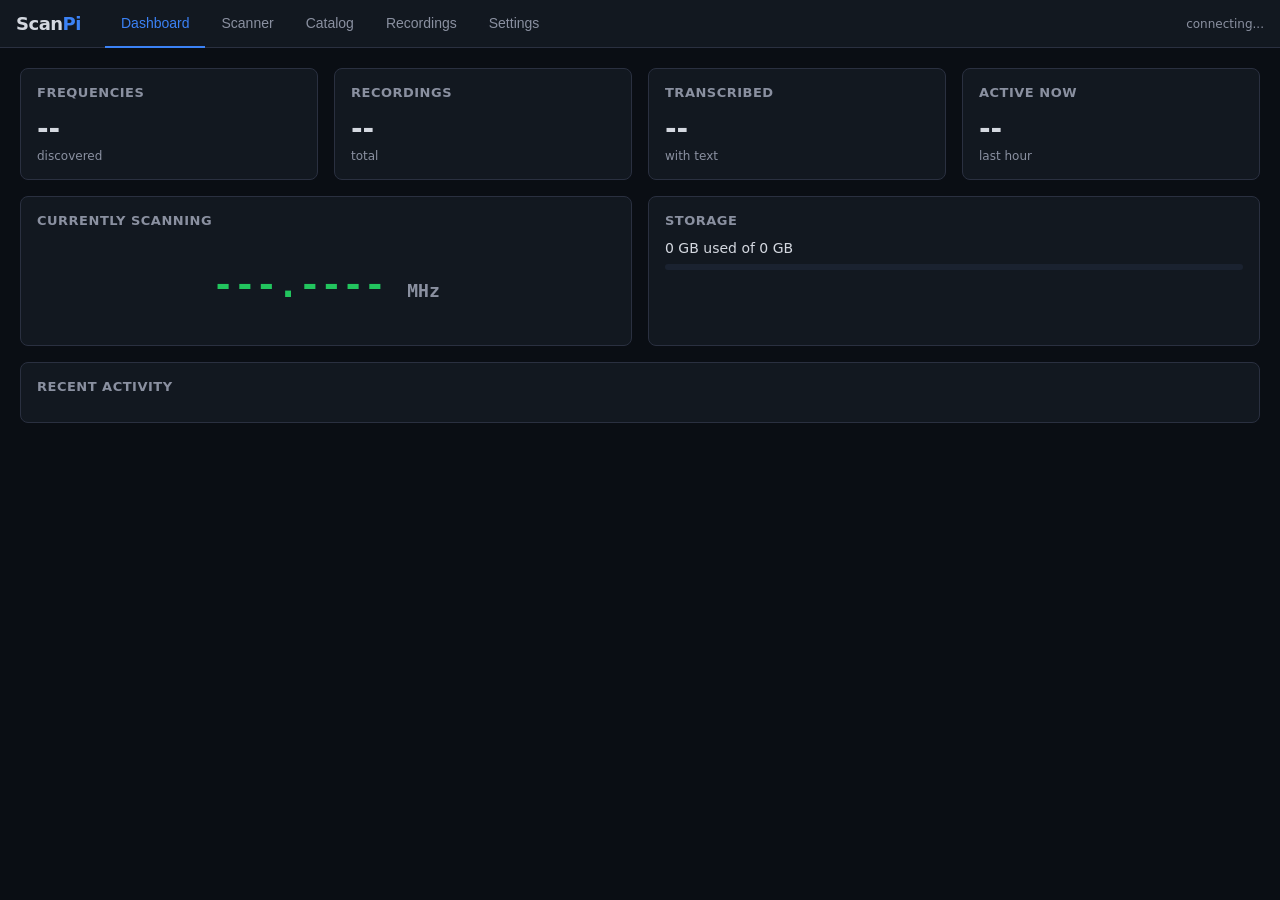
==== src/scanpi/web/index.html @ 7dc949c7 "Initial scaffold — ScanPi v0.1.0 Self-contained Pi 5 radio scanner with auto-discovery, VAD-gated re" ====
<!DOCTYPE html>
<html lang="en">
<head>
<meta charset="utf-8">
<meta name="viewport" content="width=device-width, initial-scale=1">
<title>ScanPi</title>
<style>
:root {
  --bg: #0a0e14; --bg2: #121820; --bg3: #1a2230;
  --text: #d4d8e0; --text2: #8a90a0; --accent: #3b82f6;
  --green: #22c55e; --yellow: #eab308; --red: #ef4444;
  --border: #2a3040;
}
* { box-sizing: border-box; margin: 0; padding: 0; }
body { font-family: 'Segoe UI', system-ui, -apple-system, sans-serif; background: var(--bg); color: var(--text); font-size: 14px; }
a { color: var(--accent); text-decoration: none; }

/* Nav */
nav { display: flex; align-items: center; gap: 0; background: var(--bg2); border-bottom: 1px solid var(--border); padding: 0 16px; height: 48px; }
nav .logo { font-size: 18px; font-weight: 700; margin-right: 24px; letter-spacing: -0.5px; }
nav .logo span { color: var(--accent); }
nav button { background: none; border: none; color: var(--text2); padding: 12px 16px; cursor: pointer; font-size: 14px; border-bottom: 2px solid transparent; height: 48px; }
nav button:hover { color: var(--text); }
nav button.active { color: var(--accent); border-bottom-color: var(--accent); }
nav .spacer { flex: 1; }
nav .status { display: flex; align-items: center; gap: 6px; font-size: 12px; color: var(--text2); }
nav .dot { width: 8px; height: 8px; border-radius: 50%; }
nav .dot.on { background: var(--green); } nav .dot.off { background: var(--red); }

/* Layout */
.page { display: none; padding: 20px; max-width: 1400px; margin: 0 auto; }
.page.active { display: block; }
.grid { display: grid; gap: 16px; }
.grid-2 { grid-template-columns: 1fr 1fr; }
.grid-3 { grid-template-columns: 1fr 1fr 1fr; }
.grid-4 { grid-template-columns: 1fr 1fr 1fr 1fr; }
@media (max-width: 768px) { .grid-2, .grid-3, .grid-4 { grid-template-columns: 1fr; } }

/* Cards */
.card { background: var(--bg2); border: 1px solid var(--border); border-radius: 8px; padding: 16px; }
.card h3 { font-size: 13px; color: var(--text2); text-transform: uppercase; letter-spacing: 0.5px; margin-bottom: 12px; }
.stat { font-size: 28px; font-weight: 700; }
.stat-label { font-size: 12px; color: var(--text2); margin-top: 4px; }

/* Tables */
table { width: 100%; border-collapse: collapse; font-size: 13px; }
th { text-align: left; color: var(--text2); font-weight: 500; padding: 8px 12px; border-bottom: 1px solid var(--border); font-size: 12px; text-transform: uppercase; letter-spacing: 0.5px; }
td { padding: 8px 12px; border-bottom: 1px solid var(--border); }
tr:hover td { background: var(--bg3); }
.mono { font-family: 'Cascadia Code', 'Fira Code', monospace; }

/* Badges */
.badge { display: inline-block; padding: 2px 8px; border-radius: 4px; font-size: 11px; font-weight: 600; text-transform: uppercase; }
.badge-fm { background: #1e3a5f; color: #60a5fa; }
.badge-p25 { background: #1a3f2a; color: #4ade80; }
.badge-dmr { background: #3f2a1a; color: #fb923c; }
.badge-unknown { background: #2a2a2a; color: #888; }
.badge-nxdn { background: #3f1a3f; color: #c084fc; }

/* Search */
.search-bar { display: flex; gap: 8px; margin-bottom: 16px; }
.search-bar input { flex: 1; background: var(--bg3); border: 1px solid var(--border); border-radius: 6px; padding: 8px 12px; color: var(--text); font-size: 14px; }
.search-bar input:focus { outline: none; border-color: var(--accent); }

/* Buttons */
.btn { background: var(--accent); color: white; border: none; border-radius: 6px; padding: 6px 14px; cursor: pointer; font-size: 13px; font-weight: 500; }
.btn:hover { filter: brightness(1.15); }
.btn-sm { padding: 3px 8px; font-size: 11px; }
.btn-outline { background: none; border: 1px solid var(--border); color: var(--text2); }
.btn-outline:hover { border-color: var(--accent); color: var(--accent); }

/* Audio player */
.player { display: flex; align-items: center; gap: 8px; padding: 4px 0; }
.player audio { height: 32px; width: 200px; }

/* Scanner display */
.freq-display { font-family: 'Cascadia Code', monospace; font-size: 36px; font-weight: 700; color: var(--green); text-align: center; padding: 24px; }
.freq-display .unit { font-size: 18px; color: var(--text2); }

/* Progress bar */
.progress { height: 6px; background: var(--bg3); border-radius: 3px; overflow: hidden; }
.progress-bar { height: 100%; background: var(--accent); transition: width 0.3s; }
.progress-bar.warn { background: var(--yellow); }
.progress-bar.danger { background: var(--red); }

/* Activity list */
.activity-item { display: flex; gap: 12px; padding: 8px 0; border-bottom: 1px solid var(--border); font-size: 13px; }
.activity-time { color: var(--text2); min-width: 60px; font-family: monospace; }
.activity-type { min-width: 100px; }

/* Settings form */
.form-group { margin-bottom: 16px; }
.form-group label { display: block; font-size: 13px; color: var(--text2); margin-bottom: 4px; }
.form-group input, .form-group select { background: var(--bg3); border: 1px solid var(--border); border-radius: 6px; padding: 8px 12px; color: var(--text); font-size: 14px; width: 100%; }
.form-group input[type="checkbox"] { width: auto; }
</style>
</head>
<body>

<nav>
  <div class="logo">Scan<span>Pi</span></div>
  <button class="active" onclick="showPage('dashboard')">Dashboard</button>
  <button onclick="showPage('scanner')">Scanner</button>
  <button onclick="showPage('catalog')">Catalog</button>
  <button onclick="showPage('recordings')">Recordings</button>
  <button onclick="showPage('settings')">Settings</button>
  <div class="spacer"></div>
  <div class="status">
    <div class="dot" id="statusDot"></div>
    <span id="statusText">connecting...</span>
  </div>
</nav>

<!-- DASHBOARD -->
<div class="page active" id="page-dashboard">
  <div class="grid grid-4" style="margin-bottom:16px">
    <div class="card">
      <h3>Frequencies</h3>
      <div class="stat" id="d-freqs">--</div>
      <div class="stat-label">discovered</div>
    </div>
    <div class="card">
      <h3>Recordings</h3>
      <div class="stat" id="d-recs">--</div>
      <div class="stat-label" id="d-recs-label">total</div>
    </div>
    <div class="card">
      <h3>Transcribed</h3>
      <div class="stat" id="d-trans">--</div>
      <div class="stat-label">with text</div>
    </div>
    <div class="card">
      <h3>Active Now</h3>
      <div class="stat" id="d-active">--</div>
      <div class="stat-label">last hour</div>
    </div>
  </div>

  <div class="grid grid-2">
    <div class="card">
      <h3>Currently Scanning</h3>
      <div class="freq-display">
        <span id="d-current-freq">---.----</span>
        <span class="unit">MHz</span>
      </div>
    </div>
    <div class="card">
      <h3>Storage</h3>
      <div style="margin-bottom:8px">
        <span id="d-storage-used">0</span> GB used of <span id="d-storage-total">0</span> GB
      </div>
      <div class="progress">
        <div class="progress-bar" id="d-storage-bar" style="width:0%"></div>
      </div>
      <div style="margin-top:12px;font-size:12px;color:var(--text2)" id="d-overflow-info"></div>
    </div>
  </div>

  <div class="card" style="margin-top:16px">
    <h3>Recent Activity</h3>
    <div id="d-activity"></div>
  </div>
</div>

<!-- SCANNER -->
<div class="page" id="page-scanner">
  <div class="card" style="margin-bottom:16px">
    <h3>Live Scanner</h3>
    <div class="freq-display">
      <span id="s-current-freq">---.----</span>
      <span class="unit">MHz</span>
    </div>
    <div style="text-align:center;margin-top:8px">
      <div class="search-bar" style="max-width:400px;margin:0 auto">
        <input type="text" id="s-manual-freq" placeholder="Enter frequency (MHz)..." />
        <button class="btn" onclick="manualTune()">Tune</button>
      </div>
    </div>
  </div>

  <div class="card">
    <h3>Top Active Frequencies</h3>
    <table>
      <thead><tr><th>Frequency</th><th>Mode</th><th>Label</th><th>Score</th><th>Last Seen</th><th></th></tr></thead>
      <tbody id="s-freq-table"></tbody>
    </table>
  </div>
</div>

<!-- CATALOG -->
<div class="page" id="page-catalog">
  <div class="search-bar">
    <input type="text" id="c-search" placeholder="Search frequencies, labels..." oninput="filterCatalog()" />
    <select id="c-filter-mode" onchange="filterCatalog()">
      <option value="">All Modes</option>
      <option value="analog_fm">Analog FM</option>
      <option value="p25">P25</option>
      <option value="dmr">DMR</option>
      <option value="nxdn">NXDN</option>
      <option value="unknown">Unknown</option>
    </select>
    <button class="btn" onclick="triggerSurvey()">Run Survey</button>
  </div>
  <div class="card">
    <table>
      <thead><tr><th>MHz</th><th>Mode</th><th>Label</th><th>Score</th><th>Observations</th><th>CTCSS</th><th>FCC</th><th>First Seen</th><th></th></tr></thead>
      <tbody id="c-table"></tbody>
    </table>
  </div>
</div>

<!-- RECORDINGS -->
<div class="page" id="page-recordings">
  <div class="search-bar">
    <input type="text" id="r-search" placeholder="Search transcripts..." />
    <button class="btn" onclick="searchRecordings()">Search</button>
  </div>
  <div class="card">
    <table>
      <thead><tr><th>Time</th><th>Frequency</th><th>Label</th><th>Duration</th><th>VAD</th><th>Transcript</th><th></th></tr></thead>
      <tbody id="r-table"></tbody>
    </table>
    <div style="text-align:center;padding:12px">
      <button class="btn btn-outline" onclick="loadMoreRecordings()">Load More</button>
    </div>
  </div>
</div>

<!-- SETTINGS -->
<div class="page" id="page-settings">
  <div class="grid grid-2">
    <div class="card">
      <h3>SDR</h3>
      <div class="form-group"><label>Device Index</label><input type="number" id="set-device" value="0" /></div>
      <div class="form-group"><label>Gain (auto or 0-49)</label><input type="text" id="set-gain" value="auto" /></div>
      <div class="form-group"><label>PPM Correction</label><input type="number" id="set-ppm" value="0" /></div>
    </div>
    <div class="card">
      <h3>Survey</h3>
      <div class="form-group"><label>Detection Threshold (dB above noise)</label><input type="number" id="set-threshold" value="8" step="0.5" /></div>
      <div class="form-group"><label>Re-survey Interval (minutes)</label><input type="number" id="set-interval" value="60" /></div>
    </div>
    <div class="card">
      <h3>Recording</h3>
      <div class="form-group"><label>Dwell Time (seconds)</label><input type="number" id="set-dwell" value="5" step="0.5" /></div>
      <div class="form-group"><label><input type="checkbox" id="set-vad" checked /> Enable VAD (voice activity detection)</label></div>
      <div class="form-group"><label>VAD Threshold (0-1)</label><input type="number" id="set-vad-thresh" value="0.5" step="0.05" min="0" max="1" /></div>
    </div>
    <div class="card">
      <h3>Transcription</h3>
      <div class="form-group"><label><input type="checkbox" id="set-transcribe" checked /> Enable Transcription</label></div>
      <div class="form-group"><label>Whisper Model</label>
        <select id="set-model">
          <option value="tiny.en">tiny.en (~75MB RAM)</option>
          <option value="base.en">base.en (~150MB RAM)</option>
          <option value="small.en">small.en (~500MB RAM)</option>
        </select>
      </div>
    </div>
    <div class="card">
      <h3>Storage</h3>
      <div class="form-group"><label>Retention (days)</label><input type="number" id="set-retention" value="30" /></div>
      <div class="form-group"><label>Max Storage (GB)</label><input type="number" id="set-max-gb" value="32" /></div>
    </div>
    <div class="card" style="display:flex;align-items:end">
      <button class="btn" onclick="saveSettings()" style="width:100%">Save Settings</button>
    </div>
  </div>
</div>

<script>
// --- State ---
let currentPage = 'dashboard';
let recordingOffset = 0;
let allFreqs = [];

// --- Navigation ---
function showPage(name) {
  document.querySelectorAll('.page').forEach(p => p.classList.remove('active'));
  document.querySelectorAll('nav button').forEach(b => b.classList.remove('active'));
  document.getElementById('page-' + name).classList.add('active');
  document.querySelectorAll('nav button').forEach(b => { if (b.textContent.toLowerCase() === name) b.classList.add('active'); });
  currentPage = name;
  refresh();
}

// --- API helpers ---
async function api(path, opts) {
  try {
    const r = await fetch('/api/' + path, opts);
    if (!r.ok) throw new Error(r.status);
    return await r.json();
  } catch(e) { console.error('API error:', path, e); return null; }
}

// --- Dashboard ---
async function refreshDashboard() {
  const s = await api('status');
  if (!s) return;

  document.getElementById('statusDot').className = 'dot ' + (s.scanner_active ? 'on' : 'off');
  document.getElementById('statusText').textContent = s.scanner_active ? 'scanning' : 'idle';
  document.getElementById('d-freqs').textContent = s.total_frequencies;
  document.getElementById('d-recs').textContent = s.total_recordings;
  document.getElementById('d-trans').textContent = s.transcribed;
  document.getElementById('d-active').textContent = s.active_last_hour;
  document.getElementById('d-current-freq').textContent = s.current_freq_mhz ? s.current_freq_mhz.toFixed(4) : '---.----';
  document.getElementById('s-current-freq').textContent = s.current_freq_mhz ? s.current_freq_mhz.toFixed(4) : '---.----';

  if (s.storage) {
    const st = s.storage;
    document.getElementById('d-storage-used').textContent = (st.recordings_size_gb || 0).toFixed(2);
    document.getElementById('d-storage-total').textContent = (st.primary_total_gb || 0).toFixed(1);
    const pct = st.primary_pct || 0;
    const bar = document.getElementById('d-storage-bar');
    bar.style.width = pct + '%';
    bar.className = 'progress-bar' + (pct > 90 ? ' danger' : pct > 70 ? ' warn' : '');
    document.getElementById('d-overflow-info').textContent = st.overflow_mounted ? `Overflow: ${st.overflow_path} (${st.overflow_free_gb.toFixed(1)} GB free)` : 'No overflow storage mounted';
  }

  const act = await api('activity?limit=15');
  if (act && act.events) {
    document.getElementById('d-activity').innerHTML = act.events.map(e => {
      const t = new Date(e.timestamp * 1000);
      const time = t.toLocaleTimeString([], {hour:'2-digit',minute:'2-digit'});
      return `<div class="activity-item"><span class="activity-time">${time}</span><span class="activity-type">${e.event_type}</span><span>${e.freq_hz ? (e.freq_hz/1e6).toFixed(4)+' MHz' : ''} ${e.detail||''}</span></div>`;
    }).join('');
  }
}

// --- Scanner ---
async function refreshScanner() {
  const data = await api('frequencies?enabled=true');
  if (!data) return;
  const tbody = document.getElementById('s-freq-table');
  tbody.innerHTML = data.frequencies.slice(0, 20).map(f => `
    <tr>
      <td class="mono">${(f.freq_hz/1e6).toFixed(4)}</td>
      <td>${modeBadge(f.mode)}</td>
      <td>${f.label || ''}</td>
      <td>${(f.activity_score||0).toFixed(2)}</td>
      <td>${timeAgo(f.last_seen)}</td>
      <td><button class="btn btn-sm" onclick="manualTuneHz(${f.freq_hz})">Tune</button></td>
    </tr>
  `).join('');
}

async function manualTune() {
  const mhz = parseFloat(document.getElementById('s-manual-freq').value);
  if (isNaN(mhz)) return;
  await api('scanner/scan-now', { method: 'POST', headers: {'Content-Type':'application/json'}, body: JSON.stringify({freq_hz: Math.round(mhz * 1e6)}) });
}
async function manualTuneHz(hz) {
  await api('scanner/scan-now', { method: 'POST', headers: {'Content-Type':'application/json'}, body: JSON.stringify({freq_hz: hz}) });
}

// --- Catalog ---
async function refreshCatalog() {
  const mode = document.getElementById('c-filter-mode').value;
  const url = 'frequencies' + (mode ? '?mode=' + mode : '');
  const data = await api(url);
  if (!data) return;
  allFreqs = data.frequencies;
  renderCatalog(allFreqs);
}

function filterCatalog() {
  const search = document.getElementById('c-search').value.toLowerCase();
  const filtered = allFreqs.filter(f => {
    const text = `${(f.freq_hz/1e6).toFixed(4)} ${f.label||''} ${f.fcc_licensee||''} ${f.mode||''}`.toLowerCase();
    return text.includes(search);
  });
  renderCatalog(filtered);
}

function renderCatalog(freqs) {
  document.getElementById('c-table').innerHTML = freqs.map(f => `
    <tr>
      <td class="mono">${(f.freq_hz/1e6).toFixed(4)}</td>
      <td>${modeBadge(f.mode)}</td>
      <td><input type="text" value="${f.label||''}" onchange="setLabel(${f.freq_hz}, this.value)" style="background:var(--bg3);border:1px solid var(--border);color:var(--text);padding:2px 6px;border-radius:4px;width:120px" /></td>
      <td>${(f.activity_score||0).toFixed(2)}</td>
      <td>${f.observation_count||0}</td>
      <td class="mono">${f.ctcss_tone ? f.ctcss_tone.toFixed(1) : '-'}</td>
      <td>${f.fcc_licensee || '-'}</td>
      <td>${timeAgo(f.first_seen)}</td>
      <td>
        <button class="btn btn-sm ${f.enabled?'':'btn-outline'}" onclick="toggleFreq(${f.freq_hz})">${f.enabled?'ON':'OFF'}</button>
      </td>
    </tr>
  `).join('');
}

async function setLabel(freqHz, label) {
  await api(`frequencies/${freqHz}/label`, { method:'POST', headers:{'Content-Type':'application/json'}, body:JSON.stringify({label}) });
}
async function toggleFreq(freqHz) {
  await api(`frequencies/${freqHz}/toggle`, { method:'POST' });
  refreshCatalog();
}
async function triggerSurvey() {
  await api('survey/run', { method:'POST' });
}

// --- Recordings ---
async function refreshRecordings() {
  recordingOffset = 0;
  await loadRecordings();
}

async function loadRecordings(append) {
  const search = document.getElementById('r-search').value;
  const url = `recordings?limit=50&offset=${recordingOffset}` + (search ? `&search=${encodeURIComponent(search)}` : '');
  const data = await api(url);
  if (!data) return;
  const html = data.recordings.map(r => `
    <tr>
      <td>${new Date(r.recorded_at*1000).toLocaleString()}</td>
      <td class="mono">${r.freq_mhz ? r.freq_mhz.toFixed(4) : (r.freq_hz/1e6).toFixed(4)}</td>
      <td>${r.label || r.mode || ''}</td>
      <td>${r.duration_s ? r.duration_s.toFixed(1)+'s' : '-'}</td>
      <td>${r.vad_confidence ? r.vad_confidence.toFixed(2) : '-'}</td>
      <td style="max-width:300px;overflow:hidden;text-overflow:ellipsis">${r.transcript || '<span style="color:var(--text2)">—</span>'} ${!r.transcribed ? '<button class="btn btn-sm btn-outline" onclick="transcribeRec('+r.id+')">Transcribe</button>' : ''}</td>
      <td><audio controls preload="none" src="/api/recordings/${r.id}/audio" style="height:28px;width:150px"></audio></td>
    </tr>
  `).join('');
  const tbody = document.getElementById('r-table');
  if (append) tbody.innerHTML += html;
  else tbody.innerHTML = html;
}

function searchRecordings() { recordingOffset = 0; loadRecordings(); }
function loadMoreRecordings() { recordingOffset += 50; loadRecordings(true); }
async function transcribeRec(id) {
  const r = await api(`recordings/${id}/transcribe`, { method:'POST' });
  if (r && r.transcript) refreshRecordings();
}

// --- Settings ---
async function refreshSettings() {
  const s = await api('settings');
  if (!s) return;
  document.getElementById('set-device').value = s.sdr_device;
  document.getElementById('set-gain').value = s.sdr_gain;
  document.getElementById('set-ppm').value = s.sdr_ppm;
  document.getElementById('set-threshold').value = s.detection_threshold_db;
  document.getElementById('set-interval').value = s.survey_interval_min;
  document.getElementById('set-dwell').value = s.dwell_time_s;
  document.getElementById('set-vad').checked = s.vad_enabled;
  document.getElementById('set-vad-thresh').value = s.vad_threshold;
  document.getElementById('set-transcribe').checked = s.transcribe_enabled;
  document.getElementById('set-model').value = s.transcribe_model;
  document.getElementById('set-retention').value = s.retention_days;
  document.getElementById('set-max-gb').value = s.max_storage_gb;
}
async function saveSettings() {
  await api('settings', { method:'POST', headers:{'Content-Type':'application/json'}, body:JSON.stringify({
    sdr_gain: document.getElementById('set-gain').value,
    sdr_ppm: parseInt(document.getElementById('set-ppm').value),
    detection_threshold_db: parseFloat(document.getElementById('set-threshold').value),
    dwell_time_s: parseFloat(document.getElementById('set-dwell').value),
    vad_enabled: document.getElementById('set-vad').checked,
    vad_threshold: parseFloat(document.getElementById('set-vad-thresh').value),
    transcribe_enabled: document.getElementById('set-transcribe').checked,
    retention_days: parseInt(document.getElementById('set-retention').value),
    max_storage_gb: parseFloat(document.getElementById('set-max-gb').value),
  })});
  alert('Settings saved');
}

// --- Helpers ---
function modeBadge(mode) {
  const cls = {'analog_fm':'fm','p25':'p25','dmr':'dmr','nxdn':'nxdn'}[mode] || 'unknown';
  return `<span class="badge badge-${cls}">${mode || 'unknown'}</span>`;
}
function timeAgo(ts) {
  if (!ts) return '-';
  const s = Math.floor(Date.now()/1000 - ts);
  if (s < 60) return s + 's ago';
  if (s < 3600) return Math.floor(s/60) + 'm ago';
  if (s < 86400) return Math.floor(s/3600) + 'h ago';
  return Math.floor(s/86400) + 'd ago';
}

// --- Refresh loop ---
function refresh() {
  if (currentPage === 'dashboard') refreshDashboard();
  else if (currentPage === 'scanner') { refreshDashboard(); refreshScanner(); }
  else if (currentPage === 'catalog') refreshCatalog();
  else if (currentPage === 'recordings') refreshRecordings();
  else if (currentPage === 'settings') refreshSettings();
}

refresh();
setInterval(() => { if (currentPage === 'dashboard' || currentPage === 'scanner') refresh(); }, 5000);
</script>
</body>
</html>
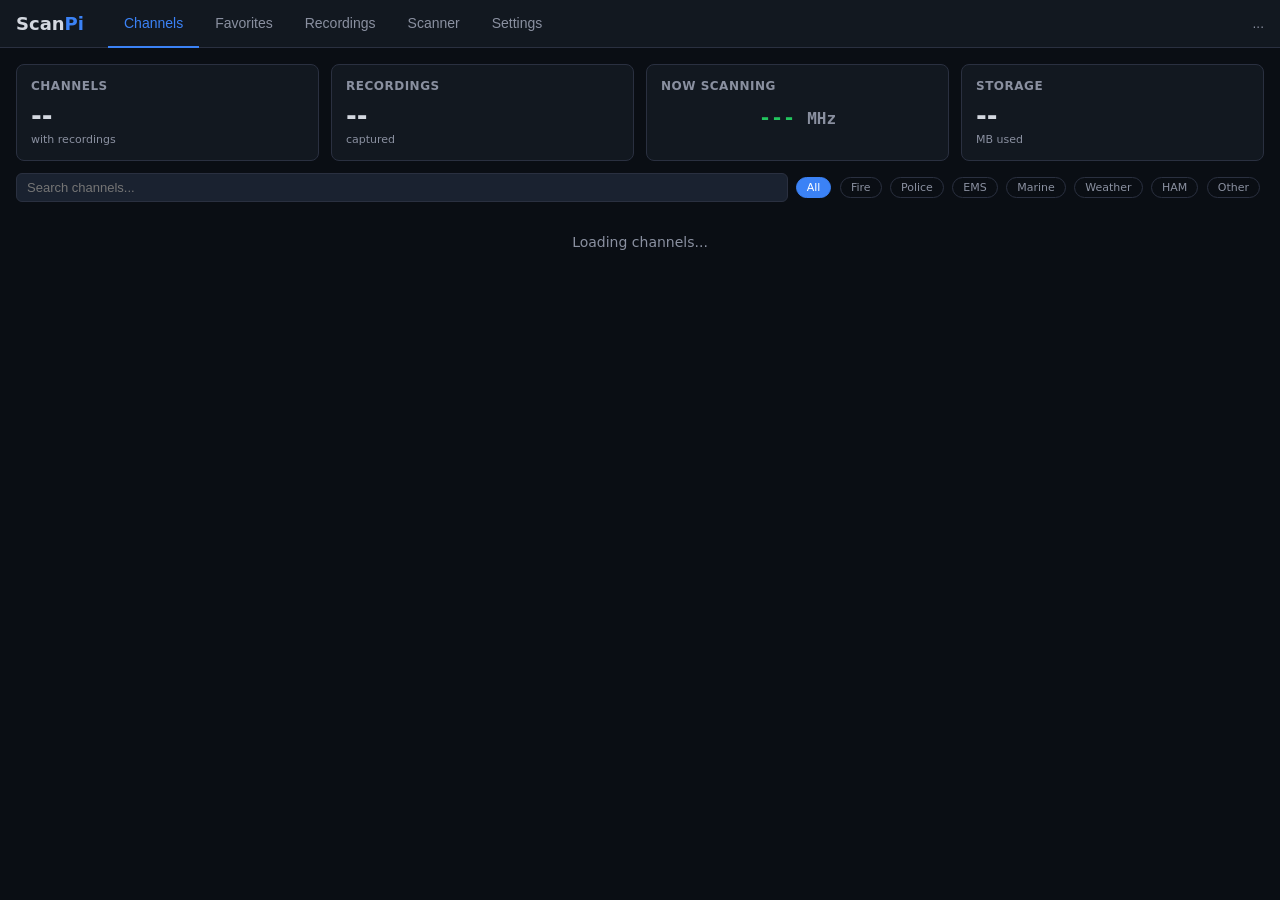
==== commit 19fd9941: "Rebuild UI: clickable channels, favorites, categories, LAN-only binding - New channels-first UI: 47 " ====
--- a/src/scanpi/web/index.html
+++ b/src/scanpi/web/index.html
@@ -8,491 +8,553 @@
 :root {
   --bg: #0a0e14; --bg2: #121820; --bg3: #1a2230;
   --text: #d4d8e0; --text2: #8a90a0; --accent: #3b82f6;
-  --green: #22c55e; --yellow: #eab308; --red: #ef4444;
+  --green: #22c55e; --yellow: #eab308; --red: #ef4444; --orange: #f97316;
   --border: #2a3040;
 }
 * { box-sizing: border-box; margin: 0; padding: 0; }
-body { font-family: 'Segoe UI', system-ui, -apple-system, sans-serif; background: var(--bg); color: var(--text); font-size: 14px; }
-a { color: var(--accent); text-decoration: none; }
+body { font-family: 'Segoe UI', system-ui, sans-serif; background: var(--bg); color: var(--text); font-size: 14px; }
 
 /* Nav */
-nav { display: flex; align-items: center; gap: 0; background: var(--bg2); border-bottom: 1px solid var(--border); padding: 0 16px; height: 48px; }
-nav .logo { font-size: 18px; font-weight: 700; margin-right: 24px; letter-spacing: -0.5px; }
-nav .logo span { color: var(--accent); }
+nav { display: flex; align-items: center; background: var(--bg2); border-bottom: 1px solid var(--border); padding: 0 16px; height: 48px; }
+nav .logo { font-size: 18px; font-weight: 700; margin-right: 24px; } nav .logo span { color: var(--accent); }
 nav button { background: none; border: none; color: var(--text2); padding: 12px 16px; cursor: pointer; font-size: 14px; border-bottom: 2px solid transparent; height: 48px; }
-nav button:hover { color: var(--text); }
-nav button.active { color: var(--accent); border-bottom-color: var(--accent); }
+nav button:hover { color: var(--text); } nav button.active { color: var(--accent); border-bottom-color: var(--accent); }
 nav .spacer { flex: 1; }
 nav .status { display: flex; align-items: center; gap: 6px; font-size: 12px; color: var(--text2); }
-nav .dot { width: 8px; height: 8px; border-radius: 50%; }
-nav .dot.on { background: var(--green); } nav .dot.off { background: var(--red); }
+.dot { width: 8px; height: 8px; border-radius: 50%; display: inline-block; }
+.dot.on { background: var(--green); } .dot.off { background: var(--red); } .dot.warn { background: var(--yellow); }
 
 /* Layout */
-.page { display: none; padding: 20px; max-width: 1400px; margin: 0 auto; }
-.page.active { display: block; }
-.grid { display: grid; gap: 16px; }
-.grid-2 { grid-template-columns: 1fr 1fr; }
-.grid-3 { grid-template-columns: 1fr 1fr 1fr; }
-.grid-4 { grid-template-columns: 1fr 1fr 1fr 1fr; }
-@media (max-width: 768px) { .grid-2, .grid-3, .grid-4 { grid-template-columns: 1fr; } }
+.page { display: none; padding: 16px; max-width: 1400px; margin: 0 auto; } .page.active { display: block; }
+.grid { display: grid; gap: 12px; } .grid-4 { grid-template-columns: repeat(4,1fr); }
+@media (max-width: 900px) { .grid-4 { grid-template-columns: 1fr 1fr; } }
+@media (max-width: 500px) { .grid-4 { grid-template-columns: 1fr; } }
 
 /* Cards */
-.card { background: var(--bg2); border: 1px solid var(--border); border-radius: 8px; padding: 16px; }
-.card h3 { font-size: 13px; color: var(--text2); text-transform: uppercase; letter-spacing: 0.5px; margin-bottom: 12px; }
-.stat { font-size: 28px; font-weight: 700; }
-.stat-label { font-size: 12px; color: var(--text2); margin-top: 4px; }
-
-/* Tables */
-table { width: 100%; border-collapse: collapse; font-size: 13px; }
-th { text-align: left; color: var(--text2); font-weight: 500; padding: 8px 12px; border-bottom: 1px solid var(--border); font-size: 12px; text-transform: uppercase; letter-spacing: 0.5px; }
-td { padding: 8px 12px; border-bottom: 1px solid var(--border); }
-tr:hover td { background: var(--bg3); }
-.mono { font-family: 'Cascadia Code', 'Fira Code', monospace; }
-
-/* Badges */
-.badge { display: inline-block; padding: 2px 8px; border-radius: 4px; font-size: 11px; font-weight: 600; text-transform: uppercase; }
-.badge-fm { background: #1e3a5f; color: #60a5fa; }
-.badge-p25 { background: #1a3f2a; color: #4ade80; }
-.badge-dmr { background: #3f2a1a; color: #fb923c; }
-.badge-unknown { background: #2a2a2a; color: #888; }
-.badge-nxdn { background: #3f1a3f; color: #c084fc; }
-
-/* Search */
-.search-bar { display: flex; gap: 8px; margin-bottom: 16px; }
-.search-bar input { flex: 1; background: var(--bg3); border: 1px solid var(--border); border-radius: 6px; padding: 8px 12px; color: var(--text); font-size: 14px; }
-.search-bar input:focus { outline: none; border-color: var(--accent); }
+.card { background: var(--bg2); border: 1px solid var(--border); border-radius: 8px; padding: 14px; }
+.card h3 { font-size: 12px; color: var(--text2); text-transform: uppercase; letter-spacing: 0.5px; margin-bottom: 8px; }
+.stat { font-size: 26px; font-weight: 700; } .stat-label { font-size: 11px; color: var(--text2); margin-top: 2px; }
+
+/* Category colors */
+.cat-police { border-left: 3px solid #3b82f6; } .cat-fire { border-left: 3px solid #ef4444; }
+.cat-ems { border-left: 3px solid #f97316; } .cat-marine { border-left: 3px solid #06b6d4; }
+.cat-weather { border-left: 3px solid #22c55e; } .cat-utility { border-left: 3px solid #a855f7; }
+.cat-ham { border-left: 3px solid #eab308; } .cat-other { border-left: 3px solid #64748b; }
+
+/* Category badges */
+.cat-badge { display: inline-block; padding: 1px 7px; border-radius: 3px; font-size: 10px; font-weight: 600; text-transform: uppercase; }
+.cat-badge-police { background: #1e3a5f; color: #60a5fa; } .cat-badge-fire { background: #4a1515; color: #f87171; }
+.cat-badge-ems { background: #4a2a15; color: #fb923c; } .cat-badge-marine { background: #0e3a3f; color: #22d3ee; }
+.cat-badge-weather { background: #1a3f2a; color: #4ade80; } .cat-badge-utility { background: #2f1a4f; color: #c084fc; }
+.cat-badge-ham { background: #3f3a1a; color: #facc15; } .cat-badge-other { background: #2a2a2a; color: #94a3b8; }
 
 /* Buttons */
 .btn { background: var(--accent); color: white; border: none; border-radius: 6px; padding: 6px 14px; cursor: pointer; font-size: 13px; font-weight: 500; }
 .btn:hover { filter: brightness(1.15); }
-.btn-sm { padding: 3px 8px; font-size: 11px; }
+.btn-sm { padding: 3px 10px; font-size: 11px; } .btn-xs { padding: 2px 6px; font-size: 10px; }
 .btn-outline { background: none; border: 1px solid var(--border); color: var(--text2); }
 .btn-outline:hover { border-color: var(--accent); color: var(--accent); }
-
-/* Audio player */
-.player { display: flex; align-items: center; gap: 8px; padding: 4px 0; }
-.player audio { height: 32px; width: 200px; }
-
-/* Scanner display */
-.freq-display { font-family: 'Cascadia Code', monospace; font-size: 36px; font-weight: 700; color: var(--green); text-align: center; padding: 24px; }
-.freq-display .unit { font-size: 18px; color: var(--text2); }
-
-/* Progress bar */
-.progress { height: 6px; background: var(--bg3); border-radius: 3px; overflow: hidden; }
+.btn-fav { background: none; border: none; color: var(--text2); cursor: pointer; font-size: 18px; padding: 2px 4px; }
+.btn-fav.active { color: var(--yellow); }
+
+/* Channel list */
+.ch-list { display: flex; flex-direction: column; gap: 2px; }
+.ch-row { display: grid; grid-template-columns: 30px 110px 1fr 80px 70px 70px 50px; align-items: center; gap: 8px; padding: 8px 12px; background: var(--bg2); border: 1px solid var(--border); border-radius: 6px; cursor: pointer; transition: background 0.1s; font-size: 13px; }
+.ch-row:hover { background: var(--bg3); }
+.ch-row.active { border-color: var(--accent); background: var(--bg3); }
+.ch-row .freq { font-family: 'Cascadia Code', monospace; font-size: 13px; color: var(--accent); }
+.ch-row .name { font-weight: 500; white-space: nowrap; overflow: hidden; text-overflow: ellipsis; }
+.ch-row .count { text-align: right; color: var(--text2); font-size: 12px; }
+.ch-row .time { text-align: right; color: var(--text2); font-size: 11px; }
+
+/* Channel detail panel */
+.ch-detail { background: var(--bg2); border: 1px solid var(--border); border-radius: 8px; padding: 16px; margin-top: 12px; }
+.ch-detail h2 { font-size: 16px; margin-bottom: 4px; }
+.ch-detail .meta { color: var(--text2); font-size: 12px; margin-bottom: 12px; }
+
+/* Recording list in detail */
+.rec-row { display: grid; grid-template-columns: 140px 50px 1fr 200px; align-items: center; gap: 8px; padding: 6px 8px; border-bottom: 1px solid var(--border); font-size: 13px; }
+.rec-row:hover { background: var(--bg3); }
+.rec-row audio { height: 28px; width: 190px; }
+.rec-transcript { color: var(--text2); font-size: 12px; white-space: nowrap; overflow: hidden; text-overflow: ellipsis; }
+
+/* Search & filter bar */
+.toolbar { display: flex; gap: 8px; margin-bottom: 12px; flex-wrap: wrap; align-items: center; }
+.toolbar input, .toolbar select { background: var(--bg3); border: 1px solid var(--border); border-radius: 6px; padding: 6px 10px; color: var(--text); font-size: 13px; }
+.toolbar input { flex: 1; min-width: 150px; } .toolbar input:focus { outline: none; border-color: var(--accent); }
+
+/* Filter chips */
+.chip { display: inline-block; padding: 3px 10px; border-radius: 14px; font-size: 11px; cursor: pointer; border: 1px solid var(--border); color: var(--text2); margin-right: 4px; }
+.chip:hover { border-color: var(--accent); color: var(--text); }
+.chip.active { background: var(--accent); color: white; border-color: var(--accent); }
+
+/* Modal */
+.modal-bg { display: none; position: fixed; inset: 0; background: rgba(0,0,0,0.6); z-index: 100; justify-content: center; align-items: center; }
+.modal-bg.show { display: flex; }
+.modal { background: var(--bg2); border: 1px solid var(--border); border-radius: 12px; padding: 24px; width: 400px; max-width: 90vw; }
+.modal h3 { margin-bottom: 16px; } .modal .form-group { margin-bottom: 12px; }
+.modal label { display: block; font-size: 12px; color: var(--text2); margin-bottom: 3px; }
+.modal input, .modal select, .modal textarea { width: 100%; background: var(--bg3); border: 1px solid var(--border); border-radius: 6px; padding: 7px 10px; color: var(--text); font-size: 13px; }
+.modal textarea { height: 60px; resize: vertical; }
+.modal .actions { display: flex; gap: 8px; justify-content: flex-end; margin-top: 16px; }
+
+/* Progress */
+.progress { height: 4px; background: var(--bg3); border-radius: 2px; overflow: hidden; }
 .progress-bar { height: 100%; background: var(--accent); transition: width 0.3s; }
-.progress-bar.warn { background: var(--yellow); }
-.progress-bar.danger { background: var(--red); }
-
-/* Activity list */
-.activity-item { display: flex; gap: 12px; padding: 8px 0; border-bottom: 1px solid var(--border); font-size: 13px; }
-.activity-time { color: var(--text2); min-width: 60px; font-family: monospace; }
-.activity-type { min-width: 100px; }
-
-/* Settings form */
-.form-group { margin-bottom: 16px; }
-.form-group label { display: block; font-size: 13px; color: var(--text2); margin-bottom: 4px; }
-.form-group input, .form-group select { background: var(--bg3); border: 1px solid var(--border); border-radius: 6px; padding: 8px 12px; color: var(--text); font-size: 14px; width: 100%; }
-.form-group input[type="checkbox"] { width: auto; }
+
+/* Tabs */
+.tab-bar { display: flex; gap: 0; border-bottom: 1px solid var(--border); margin-bottom: 12px; }
+.tab { padding: 8px 16px; cursor: pointer; color: var(--text2); font-size: 13px; border-bottom: 2px solid transparent; }
+.tab:hover { color: var(--text); } .tab.active { color: var(--accent); border-bottom-color: var(--accent); }
+
+/* Freq display */
+.freq-big { font-family: 'Cascadia Code', monospace; font-size: 32px; font-weight: 700; color: var(--green); text-align: center; padding: 16px; }
+.freq-big .unit { font-size: 16px; color: var(--text2); }
+
+/* Settings */
+.form-group { margin-bottom: 14px; }
+.form-group label { display: block; font-size: 12px; color: var(--text2); margin-bottom: 3px; }
+.form-group input, .form-group select { background: var(--bg3); border: 1px solid var(--border); border-radius: 6px; padding: 7px 10px; color: var(--text); font-size: 13px; width: 100%; }
 </style>
 </head>
 <body>
 
 <nav>
   <div class="logo">Scan<span>Pi</span></div>
-  <button class="active" onclick="showPage('dashboard')">Dashboard</button>
-  <button onclick="showPage('scanner')">Scanner</button>
-  <button onclick="showPage('catalog')">Catalog</button>
-  <button onclick="showPage('recordings')">Recordings</button>
-  <button onclick="showPage('settings')">Settings</button>
+  <button class="active" data-page="channels">Channels</button>
+  <button data-page="favorites">Favorites</button>
+  <button data-page="recordings">Recordings</button>
+  <button data-page="scanner">Scanner</button>
+  <button data-page="settings">Settings</button>
   <div class="spacer"></div>
   <div class="status">
     <div class="dot" id="statusDot"></div>
-    <span id="statusText">connecting...</span>
+    <span id="statusText">...</span>
   </div>
 </nav>
 
-<!-- DASHBOARD -->
-<div class="page active" id="page-dashboard">
-  <div class="grid grid-4" style="margin-bottom:16px">
-    <div class="card">
-      <h3>Frequencies</h3>
-      <div class="stat" id="d-freqs">--</div>
-      <div class="stat-label">discovered</div>
-    </div>
-    <div class="card">
-      <h3>Recordings</h3>
-      <div class="stat" id="d-recs">--</div>
-      <div class="stat-label" id="d-recs-label">total</div>
-    </div>
-    <div class="card">
-      <h3>Transcribed</h3>
-      <div class="stat" id="d-trans">--</div>
-      <div class="stat-label">with text</div>
-    </div>
-    <div class="card">
-      <h3>Active Now</h3>
-      <div class="stat" id="d-active">--</div>
-      <div class="stat-label">last hour</div>
-    </div>
-  </div>
-
-  <div class="grid grid-2">
-    <div class="card">
-      <h3>Currently Scanning</h3>
-      <div class="freq-display">
-        <span id="d-current-freq">---.----</span>
-        <span class="unit">MHz</span>
-      </div>
-    </div>
-    <div class="card">
-      <h3>Storage</h3>
-      <div style="margin-bottom:8px">
-        <span id="d-storage-used">0</span> GB used of <span id="d-storage-total">0</span> GB
-      </div>
-      <div class="progress">
-        <div class="progress-bar" id="d-storage-bar" style="width:0%"></div>
-      </div>
-      <div style="margin-top:12px;font-size:12px;color:var(--text2)" id="d-overflow-info"></div>
-    </div>
-  </div>
-
-  <div class="card" style="margin-top:16px">
-    <h3>Recent Activity</h3>
-    <div id="d-activity"></div>
+<!-- CHANNELS (main view) -->
+<div class="page active" id="page-channels">
+  <div class="grid grid-4" style="margin-bottom:12px">
+    <div class="card"><h3>Channels</h3><div class="stat" id="st-ch">--</div><div class="stat-label">with recordings</div></div>
+    <div class="card"><h3>Recordings</h3><div class="stat" id="st-rec">--</div><div class="stat-label">captured</div></div>
+    <div class="card"><h3>Now Scanning</h3><div class="freq-big" style="font-size:20px;padding:4px"><span id="st-freq">---</span> <span class="unit">MHz</span></div></div>
+    <div class="card"><h3>Storage</h3><div class="stat" id="st-storage">--</div><div class="stat-label" id="st-storage-label">MB used</div></div>
+  </div>
+
+  <div class="toolbar">
+    <input type="text" id="ch-search" placeholder="Search channels..." oninput="renderChannels()">
+    <div>
+      <span class="chip active" data-cat="all" onclick="filterCat(this)">All</span>
+      <span class="chip" data-cat="fire" onclick="filterCat(this)">Fire</span>
+      <span class="chip" data-cat="police" onclick="filterCat(this)">Police</span>
+      <span class="chip" data-cat="ems" onclick="filterCat(this)">EMS</span>
+      <span class="chip" data-cat="marine" onclick="filterCat(this)">Marine</span>
+      <span class="chip" data-cat="weather" onclick="filterCat(this)">Weather</span>
+      <span class="chip" data-cat="ham" onclick="filterCat(this)">HAM</span>
+      <span class="chip" data-cat="other" onclick="filterCat(this)">Other</span>
+    </div>
+  </div>
+
+  <div class="ch-list" id="ch-list">
+    <div style="color:var(--text2);padding:20px;text-align:center">Loading channels...</div>
+  </div>
+
+  <div id="ch-detail" style="display:none"></div>
+</div>
+
+<!-- FAVORITES -->
+<div class="page" id="page-favorites">
+  <div class="toolbar">
+    <input type="text" id="fav-search" placeholder="Search favorites..." oninput="renderFavorites()">
+    <button class="btn" onclick="showAddFavModal()">+ Add Favorite</button>
+  </div>
+  <div id="fav-list" class="ch-list"></div>
+  <div id="fav-detail" style="display:none"></div>
+</div>
+
+<!-- RECORDINGS -->
+<div class="page" id="page-recordings">
+  <div class="toolbar">
+    <input type="text" id="rec-search" placeholder="Search transcripts...">
+    <button class="btn" onclick="searchRecs()">Search</button>
+  </div>
+  <div class="card">
+    <div id="rec-list"></div>
+    <div style="text-align:center;padding:8px"><button class="btn btn-outline" onclick="loadMoreRecs()">Load More</button></div>
   </div>
 </div>
 
 <!-- SCANNER -->
 <div class="page" id="page-scanner">
-  <div class="card" style="margin-bottom:16px">
-    <h3>Live Scanner</h3>
-    <div class="freq-display">
-      <span id="s-current-freq">---.----</span>
-      <span class="unit">MHz</span>
-    </div>
-    <div style="text-align:center;margin-top:8px">
-      <div class="search-bar" style="max-width:400px;margin:0 auto">
-        <input type="text" id="s-manual-freq" placeholder="Enter frequency (MHz)..." />
-        <button class="btn" onclick="manualTune()">Tune</button>
-      </div>
-    </div>
-  </div>
-
+  <div class="card" style="margin-bottom:12px">
+    <div class="freq-big"><span id="sc-freq">---.----</span> <span class="unit">MHz</span></div>
+    <div style="text-align:center">
+      <input type="text" id="sc-tune" placeholder="Enter MHz..." style="background:var(--bg3);border:1px solid var(--border);color:var(--text);padding:6px 10px;border-radius:6px;width:200px">
+      <button class="btn btn-sm" onclick="manualTune()">Tune</button>
+      <button class="btn btn-sm btn-outline" onclick="triggerSurvey()">Survey</button>
+      <button class="btn btn-sm btn-outline" onclick="coalesceFreqs()">Coalesce</button>
+    </div>
+  </div>
   <div class="card">
-    <h3>Top Active Frequencies</h3>
-    <table>
-      <thead><tr><th>Frequency</th><th>Mode</th><th>Label</th><th>Score</th><th>Last Seen</th><th></th></tr></thead>
-      <tbody id="s-freq-table"></tbody>
-    </table>
-  </div>
-</div>
-
-<!-- CATALOG -->
-<div class="page" id="page-catalog">
-  <div class="search-bar">
-    <input type="text" id="c-search" placeholder="Search frequencies, labels..." oninput="filterCatalog()" />
-    <select id="c-filter-mode" onchange="filterCatalog()">
-      <option value="">All Modes</option>
-      <option value="analog_fm">Analog FM</option>
-      <option value="p25">P25</option>
-      <option value="dmr">DMR</option>
-      <option value="nxdn">NXDN</option>
-      <option value="unknown">Unknown</option>
-    </select>
-    <button class="btn" onclick="triggerSurvey()">Run Survey</button>
-  </div>
-  <div class="card">
-    <table>
-      <thead><tr><th>MHz</th><th>Mode</th><th>Label</th><th>Score</th><th>Observations</th><th>CTCSS</th><th>FCC</th><th>First Seen</th><th></th></tr></thead>
-      <tbody id="c-table"></tbody>
-    </table>
-  </div>
-</div>
-
-<!-- RECORDINGS -->
-<div class="page" id="page-recordings">
-  <div class="search-bar">
-    <input type="text" id="r-search" placeholder="Search transcripts..." />
-    <button class="btn" onclick="searchRecordings()">Search</button>
-  </div>
-  <div class="card">
-    <table>
-      <thead><tr><th>Time</th><th>Frequency</th><th>Label</th><th>Duration</th><th>VAD</th><th>Transcript</th><th></th></tr></thead>
-      <tbody id="r-table"></tbody>
-    </table>
-    <div style="text-align:center;padding:12px">
-      <button class="btn btn-outline" onclick="loadMoreRecordings()">Load More</button>
-    </div>
+    <h3>Recent Activity</h3>
+    <div id="sc-activity"></div>
   </div>
 </div>
 
 <!-- SETTINGS -->
 <div class="page" id="page-settings">
-  <div class="grid grid-2">
-    <div class="card">
-      <h3>SDR</h3>
-      <div class="form-group"><label>Device Index</label><input type="number" id="set-device" value="0" /></div>
-      <div class="form-group"><label>Gain (auto or 0-49)</label><input type="text" id="set-gain" value="auto" /></div>
-      <div class="form-group"><label>PPM Correction</label><input type="number" id="set-ppm" value="0" /></div>
-    </div>
-    <div class="card">
-      <h3>Survey</h3>
-      <div class="form-group"><label>Detection Threshold (dB above noise)</label><input type="number" id="set-threshold" value="8" step="0.5" /></div>
-      <div class="form-group"><label>Re-survey Interval (minutes)</label><input type="number" id="set-interval" value="60" /></div>
-    </div>
-    <div class="card">
-      <h3>Recording</h3>
-      <div class="form-group"><label>Dwell Time (seconds)</label><input type="number" id="set-dwell" value="5" step="0.5" /></div>
-      <div class="form-group"><label><input type="checkbox" id="set-vad" checked /> Enable VAD (voice activity detection)</label></div>
-      <div class="form-group"><label>VAD Threshold (0-1)</label><input type="number" id="set-vad-thresh" value="0.5" step="0.05" min="0" max="1" /></div>
-    </div>
-    <div class="card">
-      <h3>Transcription</h3>
-      <div class="form-group"><label><input type="checkbox" id="set-transcribe" checked /> Enable Transcription</label></div>
-      <div class="form-group"><label>Whisper Model</label>
-        <select id="set-model">
-          <option value="tiny.en">tiny.en (~75MB RAM)</option>
-          <option value="base.en">base.en (~150MB RAM)</option>
-          <option value="small.en">small.en (~500MB RAM)</option>
-        </select>
+  <div style="display:grid;grid-template-columns:1fr 1fr;gap:12px">
+    <div class="card"><h3>SDR</h3>
+      <div class="form-group"><label>Gain</label><input type="text" id="set-gain" value="auto"></div>
+      <div class="form-group"><label>PPM</label><input type="number" id="set-ppm" value="0"></div>
+      <div class="form-group"><label>Detection Threshold (dB)</label><input type="number" id="set-thresh" value="8" step="0.5"></div>
+    </div>
+    <div class="card"><h3>Recording</h3>
+      <div class="form-group"><label>Dwell Time (s)</label><input type="number" id="set-dwell" value="5" step="0.5"></div>
+      <div class="form-group"><label><input type="checkbox" id="set-vad" checked> VAD Enabled</label></div>
+      <div class="form-group"><label>VAD Threshold</label><input type="number" id="set-vad-t" value="0.5" step="0.05" min="0" max="1"></div>
+    </div>
+    <div class="card"><h3>Transcription</h3>
+      <div class="form-group"><label><input type="checkbox" id="set-tx" checked> Enable</label></div>
+      <div class="form-group"><label>Model</label><select id="set-model"><option value="tiny.en">tiny.en</option><option value="base.en">base.en</option></select></div>
+    </div>
+    <div class="card"><h3>Storage</h3>
+      <div class="form-group"><label>Retention (days)</label><input type="number" id="set-ret" value="30"></div>
+      <div class="form-group"><label>Max Storage (GB)</label><input type="number" id="set-max" value="32"></div>
+    </div>
+  </div>
+  <div style="margin-top:12px;text-align:right"><button class="btn" onclick="saveSettings()">Save Settings</button></div>
+</div>
+
+<!-- ADD FAVORITE MODAL -->
+<div class="modal-bg" id="fav-modal">
+  <div class="modal">
+    <h3 id="fav-modal-title">Add Favorite</h3>
+    <div class="form-group"><label>Frequency (MHz)</label><input type="text" id="fm-freq"></div>
+    <div class="form-group"><label>Name</label><input type="text" id="fm-name" placeholder="e.g. Groton Fire Dispatch"></div>
+    <div class="form-group"><label>Category</label>
+      <select id="fm-cat">
+        <option value="police">Police</option><option value="fire">Fire</option>
+        <option value="ems">EMS</option><option value="marine">Marine</option>
+        <option value="weather">Weather</option><option value="utility">Utility</option>
+        <option value="ham">HAM</option><option value="other">Other</option>
+      </select>
+    </div>
+    <div class="form-group"><label>Priority (0-10)</label><input type="number" id="fm-pri" value="5" min="0" max="10"></div>
+    <div class="form-group"><label>Alert Keywords (comma-separated)</label><input type="text" id="fm-kw" placeholder="fire, mayday, accident"></div>
+    <div class="form-group"><label>Notes</label><textarea id="fm-notes"></textarea></div>
+    <div class="actions">
+      <button class="btn btn-outline" onclick="closeFavModal()">Cancel</button>
+      <button class="btn" onclick="saveFavorite()">Save</button>
+    </div>
+  </div>
+</div>
+
+<script>
+// State
+let currentPage = 'channels';
+let channels = [];
+let favorites = [];
+let activeCat = 'all';
+let selectedChannel = null;
+let recOffset = 0;
+
+// Nav
+document.querySelectorAll('nav button[data-page]').forEach(b => {
+  b.addEventListener('click', () => {
+    currentPage = b.dataset.page;
+    document.querySelectorAll('.page').forEach(p => p.classList.remove('active'));
+    document.getElementById('page-' + currentPage).classList.add('active');
+    document.querySelectorAll('nav button').forEach(x => x.classList.remove('active'));
+    b.classList.add('active');
+    refresh();
+  });
+});
+
+// API
+async function api(path, opts) {
+  try { const r = await fetch('/api/' + path, opts); if (!r.ok) throw r.status; return await r.json(); }
+  catch(e) { console.error('API', path, e); return null; }
+}
+
+// Helpers
+function timeAgo(ts) {
+  if (!ts) return '-';
+  const s = Math.floor(Date.now()/1000 - ts);
+  if (s < 60) return s + 's';
+  if (s < 3600) return Math.floor(s/60) + 'm';
+  if (s < 86400) return Math.floor(s/3600) + 'h';
+  return Math.floor(s/86400) + 'd';
+}
+function catBadge(cat) {
+  return `<span class="cat-badge cat-badge-${cat||'other'}">${cat||'other'}</span>`;
+}
+function catClass(cat) { return 'cat-' + (cat || 'other'); }
+function guessCat(label) {
+  if (!label) return 'other';
+  const l = label.toLowerCase();
+  if (l.includes('fire') || l.includes('ems')) return 'fire';
+  if (l.includes('police') || l.includes('public safety')) return 'police';
+  if (l.includes('marine')) return 'marine';
+  if (l.includes('noaa') || l.includes('weather')) return 'weather';
+  if (l.includes('amateur') || l.includes('ham')) return 'ham';
+  return 'other';
+}
+
+// --- CHANNELS ---
+async function refreshChannels() {
+  const [chData, status] = await Promise.all([api('channels'), api('status')]);
+  if (chData) { channels = chData.channels; renderChannels(); }
+  if (status) {
+    document.getElementById('statusDot').className = 'dot ' + (status.scanner_active ? 'on' : status.current_freq_hz ? 'warn' : 'off');
+    document.getElementById('statusText').textContent = status.current_freq_mhz ? (status.current_freq_mhz).toFixed(4) + ' MHz' : 'idle';
+    document.getElementById('st-ch').textContent = chData ? chData.count : '--';
+    document.getElementById('st-rec').textContent = status.total_recordings;
+    document.getElementById('st-freq').textContent = status.current_freq_mhz ? status.current_freq_mhz.toFixed(4) : '---';
+    document.getElementById('sc-freq').textContent = status.current_freq_mhz ? status.current_freq_mhz.toFixed(4) : '---.----';
+    const mb = (status.storage?.recordings_size_gb || 0) * 1024;
+    document.getElementById('st-storage').textContent = mb > 1024 ? (mb/1024).toFixed(1) + ' GB' : mb.toFixed(0) + ' MB';
+    document.getElementById('st-storage-label').textContent = `of ${(status.storage?.primary_free_gb||0).toFixed(0)} GB free`;
+  }
+}
+
+function renderChannels() {
+  const search = (document.getElementById('ch-search')?.value || '').toLowerCase();
+  let filtered = channels.filter(ch => {
+    const cat = ch.fav_category || guessCat(ch.label);
+    if (activeCat !== 'all' && cat !== activeCat) return false;
+    if (search) {
+      const text = `${(ch.freq_hz/1e6).toFixed(4)} ${ch.fav_name||''} ${ch.label||''}`.toLowerCase();
+      if (!text.includes(search)) return false;
+    }
+    return true;
+  });
+
+  const list = document.getElementById('ch-list');
+  if (!filtered.length) { list.innerHTML = '<div style="color:var(--text2);padding:20px;text-align:center">No channels match filter</div>'; return; }
+
+  list.innerHTML = filtered.map(ch => {
+    const cat = ch.fav_category || guessCat(ch.label);
+    const name = ch.fav_name || ch.label || 'Unknown';
+    const isFav = !!ch.fav_id;
+    return `<div class="ch-row ${catClass(cat)}" onclick="selectChannel(${ch.id})" data-id="${ch.id}">
+      <button class="btn-fav ${isFav?'active':''}" onclick="event.stopPropagation();quickFav(${ch.id},${ch.freq_hz},'${name.replace(/'/g,"\\'")}','${cat}')" title="${isFav?'Favorited':'Add to favorites'}">${isFav?'&#9733;':'&#9734;'}</button>
+      <span class="freq">${(ch.freq_hz/1e6).toFixed(4)}</span>
+      <span class="name">${catBadge(cat)} ${name}</span>
+      <span class="count">${ch.recording_count} rec</span>
+      <span class="time">${ch.total_duration_s ? Math.round(ch.total_duration_s)+'s' : '-'}</span>
+      <span class="time">${timeAgo(ch.last_recording)}</span>
+      <span>${ch.activity_score > 0.5 ? '<span class="dot on"></span>' : ''}</span>
+    </div>`;
+  }).join('');
+}
+
+function filterCat(el) {
+  document.querySelectorAll('.chip').forEach(c => c.classList.remove('active'));
+  el.classList.add('active');
+  activeCat = el.dataset.cat;
+  renderChannels();
+}
+
+async function selectChannel(freqId) {
+  selectedChannel = freqId;
+  document.querySelectorAll('.ch-row').forEach(r => r.classList.toggle('active', r.dataset.id == freqId));
+  const data = await api(`channels/${freqId}/recordings?limit=30`);
+  if (!data) return;
+  const ch = channels.find(c => c.id === freqId);
+  const detail = document.getElementById('ch-detail');
+  detail.style.display = 'block';
+  const cat = ch?.fav_category || guessCat(ch?.label);
+  detail.innerHTML = `
+    <div style="display:flex;justify-content:space-between;align-items:start">
+      <div>
+        <h2>${ch?.fav_name || ch?.label || 'Channel'}</h2>
+        <div class="meta">${(ch?.freq_hz/1e6).toFixed(4)} MHz ${catBadge(cat)} ${ch?.mode ? '&middot; ' + ch.mode : ''} &middot; ${ch?.recording_count || 0} recordings</div>
       </div>
-    </div>
-    <div class="card">
-      <h3>Storage</h3>
-      <div class="form-group"><label>Retention (days)</label><input type="number" id="set-retention" value="30" /></div>
-      <div class="form-group"><label>Max Storage (GB)</label><input type="number" id="set-max-gb" value="32" /></div>
-    </div>
-    <div class="card" style="display:flex;align-items:end">
-      <button class="btn" onclick="saveSettings()" style="width:100%">Save Settings</button>
-    </div>
-  </div>
-</div>
-
-<script>
-// --- State ---
-let currentPage = 'dashboard';
-let recordingOffset = 0;
-let allFreqs = [];
-
-// --- Navigation ---
-function showPage(name) {
-  document.querySelectorAll('.page').forEach(p => p.classList.remove('active'));
-  document.querySelectorAll('nav button').forEach(b => b.classList.remove('active'));
-  document.getElementById('page-' + name).classList.add('active');
-  document.querySelectorAll('nav button').forEach(b => { if (b.textContent.toLowerCase() === name) b.classList.add('active'); });
-  currentPage = name;
-  refresh();
-}
-
-// --- API helpers ---
-async function api(path, opts) {
-  try {
-    const r = await fetch('/api/' + path, opts);
-    if (!r.ok) throw new Error(r.status);
-    return await r.json();
-  } catch(e) { console.error('API error:', path, e); return null; }
-}
-
-// --- Dashboard ---
-async function refreshDashboard() {
-  const s = await api('status');
-  if (!s) return;
-
-  document.getElementById('statusDot').className = 'dot ' + (s.scanner_active ? 'on' : 'off');
-  document.getElementById('statusText').textContent = s.scanner_active ? 'scanning' : 'idle';
-  document.getElementById('d-freqs').textContent = s.total_frequencies;
-  document.getElementById('d-recs').textContent = s.total_recordings;
-  document.getElementById('d-trans').textContent = s.transcribed;
-  document.getElementById('d-active').textContent = s.active_last_hour;
-  document.getElementById('d-current-freq').textContent = s.current_freq_mhz ? s.current_freq_mhz.toFixed(4) : '---.----';
-  document.getElementById('s-current-freq').textContent = s.current_freq_mhz ? s.current_freq_mhz.toFixed(4) : '---.----';
-
-  if (s.storage) {
-    const st = s.storage;
-    document.getElementById('d-storage-used').textContent = (st.recordings_size_gb || 0).toFixed(2);
-    document.getElementById('d-storage-total').textContent = (st.primary_total_gb || 0).toFixed(1);
-    const pct = st.primary_pct || 0;
-    const bar = document.getElementById('d-storage-bar');
-    bar.style.width = pct + '%';
-    bar.className = 'progress-bar' + (pct > 90 ? ' danger' : pct > 70 ? ' warn' : '');
-    document.getElementById('d-overflow-info').textContent = st.overflow_mounted ? `Overflow: ${st.overflow_path} (${st.overflow_free_gb.toFixed(1)} GB free)` : 'No overflow storage mounted';
-  }
-
-  const act = await api('activity?limit=15');
-  if (act && act.events) {
-    document.getElementById('d-activity').innerHTML = act.events.map(e => {
-      const t = new Date(e.timestamp * 1000);
-      const time = t.toLocaleTimeString([], {hour:'2-digit',minute:'2-digit'});
-      return `<div class="activity-item"><span class="activity-time">${time}</span><span class="activity-type">${e.event_type}</span><span>${e.freq_hz ? (e.freq_hz/1e6).toFixed(4)+' MHz' : ''} ${e.detail||''}</span></div>`;
+      <div>
+        <button class="btn btn-sm" onclick="showAddFavModal(${ch?.freq_hz},'${(ch?.fav_name||ch?.label||'').replace(/'/g,"\\'")}','${cat}')">
+          ${ch?.fav_id ? 'Edit Favorite' : '+ Favorite'}
+        </button>
+      </div>
+    </div>
+    <div style="margin-top:8px">
+      ${data.recordings.length ? data.recordings.map(r => `
+        <div class="rec-row">
+          <span>${new Date(r.recorded_at*1000).toLocaleString([], {month:'short',day:'numeric',hour:'2-digit',minute:'2-digit',second:'2-digit'})}</span>
+          <span>${r.duration_s?.toFixed(1) || '-'}s</span>
+          <span class="rec-transcript">${r.transcript || '<span style="color:var(--text2)">no transcript</span>'}</span>
+          <audio controls preload="none" src="/api/recordings/${r.id}/audio"></audio>
+        </div>
+      `).join('') : '<div style="color:var(--text2);padding:12px">No recordings yet</div>'}
+    </div>
+  `;
+  detail.scrollIntoView({ behavior: 'smooth', block: 'nearest' });
+}
+
+async function quickFav(freqId, freqHz, name, cat) {
+  const ch = channels.find(c => c.id === freqId);
+  if (ch?.fav_id) return; // already favorited
+  await api('favorites', { method:'POST', headers:{'Content-Type':'application/json'},
+    body: JSON.stringify({ freq_hz: freqHz, name: name, category: cat, priority: 5 }) });
+  refreshChannels();
+}
+
+// --- FAVORITES ---
+async function refreshFavorites() {
+  const data = await api('favorites');
+  if (data) { favorites = data.favorites; renderFavorites(); }
+}
+
+function renderFavorites() {
+  const search = (document.getElementById('fav-search')?.value || '').toLowerCase();
+  const filtered = favorites.filter(f => {
+    if (search) return `${f.name} ${(f.freq_hz/1e6).toFixed(4)}`.toLowerCase().includes(search);
+    return true;
+  });
+  const list = document.getElementById('fav-list');
+  if (!filtered.length) { list.innerHTML = '<div style="color:var(--text2);padding:20px;text-align:center">No favorites yet. Star a channel or click "+ Add Favorite"</div>'; return; }
+  list.innerHTML = filtered.map(f => `
+    <div class="ch-row ${catClass(f.category)}" onclick="selectFavChannel(${f.freq_id})" style="grid-template-columns: 30px 110px 1fr 80px 80px 60px 30px">
+      <span class="btn-fav active">&#9733;</span>
+      <span class="freq">${(f.freq_hz/1e6).toFixed(4)}</span>
+      <span class="name">${catBadge(f.category)} ${f.name}</span>
+      <span class="count">${f.recording_count||0} rec</span>
+      <span class="time">${timeAgo(f.last_seen)}</span>
+      <span>${f.priority > 0 ? 'P'+f.priority : ''}</span>
+      <button class="btn-xs btn-outline" onclick="event.stopPropagation();deleteFav(${f.id})" title="Remove">x</button>
+    </div>
+  `).join('');
+}
+
+async function selectFavChannel(freqId) {
+  await selectChannel(freqId);
+  const detail = document.getElementById('ch-detail');
+  document.getElementById('fav-detail').innerHTML = detail.innerHTML;
+  document.getElementById('fav-detail').style.display = 'block';
+}
+
+function showAddFavModal(freqHz, name, cat) {
+  document.getElementById('fm-freq').value = freqHz ? (freqHz/1e6).toFixed(4) : '';
+  document.getElementById('fm-name').value = name || '';
+  document.getElementById('fm-cat').value = cat || 'other';
+  document.getElementById('fm-pri').value = 5;
+  document.getElementById('fm-kw').value = '';
+  document.getElementById('fm-notes').value = '';
+  document.getElementById('fav-modal').classList.add('show');
+}
+function closeFavModal() { document.getElementById('fav-modal').classList.remove('show'); }
+
+async function saveFavorite() {
+  const freqMhz = parseFloat(document.getElementById('fm-freq').value);
+  const name = document.getElementById('fm-name').value.trim();
+  if (!freqMhz || !name) { alert('Frequency and name required'); return; }
+  await api('favorites', { method:'POST', headers:{'Content-Type':'application/json'}, body: JSON.stringify({
+    freq_hz: Math.round(freqMhz * 1e6), name,
+    category: document.getElementById('fm-cat').value,
+    priority: parseInt(document.getElementById('fm-pri').value) || 0,
+    alert_keywords: document.getElementById('fm-kw').value,
+    notes: document.getElementById('fm-notes').value,
+  })});
+  closeFavModal();
+  refreshFavorites();
+  refreshChannels();
+}
+
+async function deleteFav(id) {
+  if (!confirm('Remove from favorites?')) return;
+  await api(`favorites/${id}`, { method:'DELETE' });
+  refreshFavorites();
+  refreshChannels();
+}
+
+// --- RECORDINGS ---
+async function refreshRecordings() { recOffset = 0; loadRecs(); }
+async function searchRecs() { recOffset = 0; loadRecs(); }
+async function loadRecs(append) {
+  const search = document.getElementById('rec-search')?.value || '';
+  const data = await api(`recordings?limit=50&offset=${recOffset}${search?'&search='+encodeURIComponent(search):''}`);
+  if (!data) return;
+  const html = data.recordings.map(r => `
+    <div class="rec-row" style="grid-template-columns:140px 100px 50px 1fr 200px">
+      <span>${new Date(r.recorded_at*1000).toLocaleString([], {month:'short',day:'numeric',hour:'2-digit',minute:'2-digit'})}</span>
+      <span class="freq" style="font-size:12px">${r.freq_mhz ? r.freq_mhz.toFixed(4) : (r.freq_hz/1e6).toFixed(4)}</span>
+      <span>${r.duration_s?.toFixed(1)||'-'}s</span>
+      <span class="rec-transcript">${r.transcript || (r.label || r.mode || '')}</span>
+      <audio controls preload="none" src="/api/recordings/${r.id}/audio"></audio>
+    </div>
+  `).join('');
+  document.getElementById('rec-list').innerHTML = append ? document.getElementById('rec-list').innerHTML + html : html;
+}
+function loadMoreRecs() { recOffset += 50; loadRecs(true); }
+
+// --- SCANNER ---
+async function refreshScanner() {
+  const data = await api('activity?limit=20');
+  if (data) {
+    document.getElementById('sc-activity').innerHTML = data.events.map(e => {
+      const t = new Date(e.timestamp*1000).toLocaleTimeString([], {hour:'2-digit',minute:'2-digit',second:'2-digit'});
+      return `<div style="display:flex;gap:12px;padding:4px 0;border-bottom:1px solid var(--border);font-size:12px">
+        <span style="color:var(--text2);min-width:70px;font-family:monospace">${t}</span>
+        <span style="min-width:100px">${e.event_type}</span>
+        <span>${e.freq_hz?(e.freq_hz/1e6).toFixed(4)+' MHz':''}</span>
+      </div>`;
     }).join('');
   }
 }
 
-// --- Scanner ---
-async function refreshScanner() {
-  const data = await api('frequencies?enabled=true');
-  if (!data) return;
-  const tbody = document.getElementById('s-freq-table');
-  tbody.innerHTML = data.frequencies.slice(0, 20).map(f => `
-    <tr>
-      <td class="mono">${(f.freq_hz/1e6).toFixed(4)}</td>
-      <td>${modeBadge(f.mode)}</td>
-      <td>${f.label || ''}</td>
-      <td>${(f.activity_score||0).toFixed(2)}</td>
-      <td>${timeAgo(f.last_seen)}</td>
-      <td><button class="btn btn-sm" onclick="manualTuneHz(${f.freq_hz})">Tune</button></td>
-    </tr>
-  `).join('');
-}
-
 async function manualTune() {
-  const mhz = parseFloat(document.getElementById('s-manual-freq').value);
+  const mhz = parseFloat(document.getElementById('sc-tune').value);
   if (isNaN(mhz)) return;
-  await api('scanner/scan-now', { method: 'POST', headers: {'Content-Type':'application/json'}, body: JSON.stringify({freq_hz: Math.round(mhz * 1e6)}) });
-}
-async function manualTuneHz(hz) {
-  await api('scanner/scan-now', { method: 'POST', headers: {'Content-Type':'application/json'}, body: JSON.stringify({freq_hz: hz}) });
-}
-
-// --- Catalog ---
-async function refreshCatalog() {
-  const mode = document.getElementById('c-filter-mode').value;
-  const url = 'frequencies' + (mode ? '?mode=' + mode : '');
-  const data = await api(url);
-  if (!data) return;
-  allFreqs = data.frequencies;
-  renderCatalog(allFreqs);
-}
-
-function filterCatalog() {
-  const search = document.getElementById('c-search').value.toLowerCase();
-  const filtered = allFreqs.filter(f => {
-    const text = `${(f.freq_hz/1e6).toFixed(4)} ${f.label||''} ${f.fcc_licensee||''} ${f.mode||''}`.toLowerCase();
-    return text.includes(search);
-  });
-  renderCatalog(filtered);
-}
-
-function renderCatalog(freqs) {
-  document.getElementById('c-table').innerHTML = freqs.map(f => `
-    <tr>
-      <td class="mono">${(f.freq_hz/1e6).toFixed(4)}</td>
-      <td>${modeBadge(f.mode)}</td>
-      <td><input type="text" value="${f.label||''}" onchange="setLabel(${f.freq_hz}, this.value)" style="background:var(--bg3);border:1px solid var(--border);color:var(--text);padding:2px 6px;border-radius:4px;width:120px" /></td>
-      <td>${(f.activity_score||0).toFixed(2)}</td>
-      <td>${f.observation_count||0}</td>
-      <td class="mono">${f.ctcss_tone ? f.ctcss_tone.toFixed(1) : '-'}</td>
-      <td>${f.fcc_licensee || '-'}</td>
-      <td>${timeAgo(f.first_seen)}</td>
-      <td>
-        <button class="btn btn-sm ${f.enabled?'':'btn-outline'}" onclick="toggleFreq(${f.freq_hz})">${f.enabled?'ON':'OFF'}</button>
-      </td>
-    </tr>
-  `).join('');
-}
-
-async function setLabel(freqHz, label) {
-  await api(`frequencies/${freqHz}/label`, { method:'POST', headers:{'Content-Type':'application/json'}, body:JSON.stringify({label}) });
-}
-async function toggleFreq(freqHz) {
-  await api(`frequencies/${freqHz}/toggle`, { method:'POST' });
-  refreshCatalog();
-}
-async function triggerSurvey() {
-  await api('survey/run', { method:'POST' });
-}
-
-// --- Recordings ---
-async function refreshRecordings() {
-  recordingOffset = 0;
-  await loadRecordings();
-}
-
-async function loadRecordings(append) {
-  const search = document.getElementById('r-search').value;
-  const url = `recordings?limit=50&offset=${recordingOffset}` + (search ? `&search=${encodeURIComponent(search)}` : '');
-  const data = await api(url);
-  if (!data) return;
-  const html = data.recordings.map(r => `
-    <tr>
-      <td>${new Date(r.recorded_at*1000).toLocaleString()}</td>
-      <td class="mono">${r.freq_mhz ? r.freq_mhz.toFixed(4) : (r.freq_hz/1e6).toFixed(4)}</td>
-      <td>${r.label || r.mode || ''}</td>
-      <td>${r.duration_s ? r.duration_s.toFixed(1)+'s' : '-'}</td>
-      <td>${r.vad_confidence ? r.vad_confidence.toFixed(2) : '-'}</td>
-      <td style="max-width:300px;overflow:hidden;text-overflow:ellipsis">${r.transcript || '<span style="color:var(--text2)">—</span>'} ${!r.transcribed ? '<button class="btn btn-sm btn-outline" onclick="transcribeRec('+r.id+')">Transcribe</button>' : ''}</td>
-      <td><audio controls preload="none" src="/api/recordings/${r.id}/audio" style="height:28px;width:150px"></audio></td>
-    </tr>
-  `).join('');
-  const tbody = document.getElementById('r-table');
-  if (append) tbody.innerHTML += html;
-  else tbody.innerHTML = html;
-}
-
-function searchRecordings() { recordingOffset = 0; loadRecordings(); }
-function loadMoreRecordings() { recordingOffset += 50; loadRecordings(true); }
-async function transcribeRec(id) {
-  const r = await api(`recordings/${id}/transcribe`, { method:'POST' });
-  if (r && r.transcript) refreshRecordings();
-}
-
-// --- Settings ---
+  await api('scanner/scan-now', { method:'POST', headers:{'Content-Type':'application/json'}, body:JSON.stringify({freq_hz:Math.round(mhz*1e6)}) });
+}
+async function triggerSurvey() { await api('survey/run', {method:'POST'}); }
+async function coalesceFreqs() {
+  const r = await api('frequencies/coalesce', {method:'POST'});
+  if (r) alert(`Coalesced to ${r.channels} channels`);
+  refreshChannels();
+}
+
+// --- SETTINGS ---
 async function refreshSettings() {
-  const s = await api('settings');
-  if (!s) return;
-  document.getElementById('set-device').value = s.sdr_device;
+  const s = await api('settings'); if (!s) return;
   document.getElementById('set-gain').value = s.sdr_gain;
   document.getElementById('set-ppm').value = s.sdr_ppm;
-  document.getElementById('set-threshold').value = s.detection_threshold_db;
-  document.getElementById('set-interval').value = s.survey_interval_min;
+  document.getElementById('set-thresh').value = s.detection_threshold_db;
   document.getElementById('set-dwell').value = s.dwell_time_s;
   document.getElementById('set-vad').checked = s.vad_enabled;
-  document.getElementById('set-vad-thresh').value = s.vad_threshold;
-  document.getElementById('set-transcribe').checked = s.transcribe_enabled;
+  document.getElementById('set-vad-t').value = s.vad_threshold;
+  document.getElementById('set-tx').checked = s.transcribe_enabled;
   document.getElementById('set-model').value = s.transcribe_model;
-  document.getElementById('set-retention').value = s.retention_days;
-  document.getElementById('set-max-gb').value = s.max_storage_gb;
+  document.getElementById('set-ret').value = s.retention_days;
+  document.getElementById('set-max').value = s.max_storage_gb;
 }
 async function saveSettings() {
   await api('settings', { method:'POST', headers:{'Content-Type':'application/json'}, body:JSON.stringify({
     sdr_gain: document.getElementById('set-gain').value,
     sdr_ppm: parseInt(document.getElementById('set-ppm').value),
-    detection_threshold_db: parseFloat(document.getElementById('set-threshold').value),
+    detection_threshold_db: parseFloat(document.getElementById('set-thresh').value),
     dwell_time_s: parseFloat(document.getElementById('set-dwell').value),
     vad_enabled: document.getElementById('set-vad').checked,
-    vad_threshold: parseFloat(document.getElementById('set-vad-thresh').value),
-    transcribe_enabled: document.getElementById('set-transcribe').checked,
-    retention_days: parseInt(document.getElementById('set-retention').value),
-    max_storage_gb: parseFloat(document.getElementById('set-max-gb').value),
+    vad_threshold: parseFloat(document.getElementById('set-vad-t').value),
+    transcribe_enabled: document.getElementById('set-tx').checked,
+    retention_days: parseInt(document.getElementById('set-ret').value),
+    max_storage_gb: parseFloat(document.getElementById('set-max').value),
   })});
   alert('Settings saved');
 }
 
-// --- Helpers ---
-function modeBadge(mode) {
-  const cls = {'analog_fm':'fm','p25':'p25','dmr':'dmr','nxdn':'nxdn'}[mode] || 'unknown';
-  return `<span class="badge badge-${cls}">${mode || 'unknown'}</span>`;
-}
-function timeAgo(ts) {
-  if (!ts) return '-';
-  const s = Math.floor(Date.now()/1000 - ts);
-  if (s < 60) return s + 's ago';
-  if (s < 3600) return Math.floor(s/60) + 'm ago';
-  if (s < 86400) return Math.floor(s/3600) + 'h ago';
-  return Math.floor(s/86400) + 'd ago';
-}
-
-// --- Refresh loop ---
+// --- REFRESH ---
 function refresh() {
-  if (currentPage === 'dashboard') refreshDashboard();
-  else if (currentPage === 'scanner') { refreshDashboard(); refreshScanner(); }
-  else if (currentPage === 'catalog') refreshCatalog();
+  if (currentPage === 'channels') refreshChannels();
+  else if (currentPage === 'favorites') refreshFavorites();
   else if (currentPage === 'recordings') refreshRecordings();
+  else if (currentPage === 'scanner') { refreshChannels(); refreshScanner(); }
   else if (currentPage === 'settings') refreshSettings();
 }
 
 refresh();
-setInterval(() => { if (currentPage === 'dashboard' || currentPage === 'scanner') refresh(); }, 5000);
+setInterval(() => { if (currentPage === 'channels' || currentPage === 'scanner') refreshChannels(); }, 5000);
 </script>
 </body>
 </html>
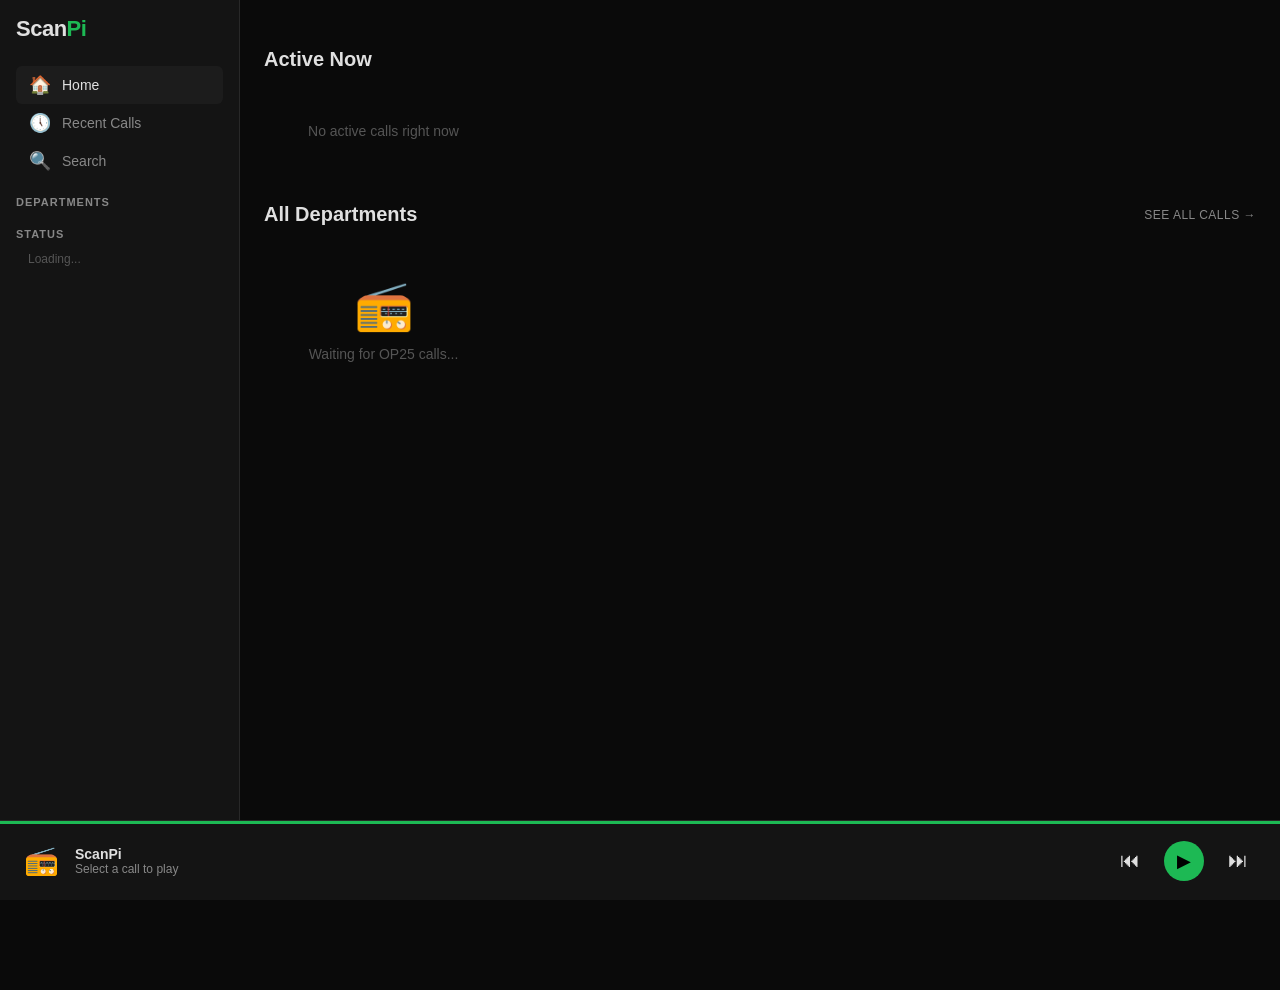
==== commit 4280f894: "Spotify-style talkgroup UI + OP25 call bridge Major pivot: analog scanning → P25 trunking as core ex" ====
--- a/src/scanpi/web/index.html
+++ b/src/scanpi/web/index.html
@@ -6,555 +6,440 @@
 <title>ScanPi</title>
 <style>
 :root {
-  --bg: #0a0e14; --bg2: #121820; --bg3: #1a2230;
-  --text: #d4d8e0; --text2: #8a90a0; --accent: #3b82f6;
-  --green: #22c55e; --yellow: #eab308; --red: #ef4444; --orange: #f97316;
-  --border: #2a3040;
+  --bg: #0a0a0a; --bg2: #141414; --bg3: #1c1c1c; --bg4: #242424;
+  --text: #e0e0e0; --text2: #888; --text3: #555;
+  --accent: #1db954; --accent2: #1ed760;
+  --police: #4a9eff; --fire: #ff4a4a; --ems: #ff8c1a; --utility: #b44aff; --other: #666;
+  --border: #282828; --hover: #2a2a2a;
 }
 * { box-sizing: border-box; margin: 0; padding: 0; }
-body { font-family: 'Segoe UI', system-ui, sans-serif; background: var(--bg); color: var(--text); font-size: 14px; }
-
-/* Nav */
-nav { display: flex; align-items: center; background: var(--bg2); border-bottom: 1px solid var(--border); padding: 0 16px; height: 48px; }
-nav .logo { font-size: 18px; font-weight: 700; margin-right: 24px; } nav .logo span { color: var(--accent); }
-nav button { background: none; border: none; color: var(--text2); padding: 12px 16px; cursor: pointer; font-size: 14px; border-bottom: 2px solid transparent; height: 48px; }
-nav button:hover { color: var(--text); } nav button.active { color: var(--accent); border-bottom-color: var(--accent); }
-nav .spacer { flex: 1; }
-nav .status { display: flex; align-items: center; gap: 6px; font-size: 12px; color: var(--text2); }
-.dot { width: 8px; height: 8px; border-radius: 50%; display: inline-block; }
-.dot.on { background: var(--green); } .dot.off { background: var(--red); } .dot.warn { background: var(--yellow); }
-
-/* Layout */
-.page { display: none; padding: 16px; max-width: 1400px; margin: 0 auto; } .page.active { display: block; }
-.grid { display: grid; gap: 12px; } .grid-4 { grid-template-columns: repeat(4,1fr); }
-@media (max-width: 900px) { .grid-4 { grid-template-columns: 1fr 1fr; } }
-@media (max-width: 500px) { .grid-4 { grid-template-columns: 1fr; } }
-
-/* Cards */
-.card { background: var(--bg2); border: 1px solid var(--border); border-radius: 8px; padding: 14px; }
-.card h3 { font-size: 12px; color: var(--text2); text-transform: uppercase; letter-spacing: 0.5px; margin-bottom: 8px; }
-.stat { font-size: 26px; font-weight: 700; } .stat-label { font-size: 11px; color: var(--text2); margin-top: 2px; }
-
-/* Category colors */
-.cat-police { border-left: 3px solid #3b82f6; } .cat-fire { border-left: 3px solid #ef4444; }
-.cat-ems { border-left: 3px solid #f97316; } .cat-marine { border-left: 3px solid #06b6d4; }
-.cat-weather { border-left: 3px solid #22c55e; } .cat-utility { border-left: 3px solid #a855f7; }
-.cat-ham { border-left: 3px solid #eab308; } .cat-other { border-left: 3px solid #64748b; }
-
-/* Category badges */
-.cat-badge { display: inline-block; padding: 1px 7px; border-radius: 3px; font-size: 10px; font-weight: 600; text-transform: uppercase; }
-.cat-badge-police { background: #1e3a5f; color: #60a5fa; } .cat-badge-fire { background: #4a1515; color: #f87171; }
-.cat-badge-ems { background: #4a2a15; color: #fb923c; } .cat-badge-marine { background: #0e3a3f; color: #22d3ee; }
-.cat-badge-weather { background: #1a3f2a; color: #4ade80; } .cat-badge-utility { background: #2f1a4f; color: #c084fc; }
-.cat-badge-ham { background: #3f3a1a; color: #facc15; } .cat-badge-other { background: #2a2a2a; color: #94a3b8; }
+body { font-family: -apple-system, 'Segoe UI', Roboto, sans-serif; background: var(--bg); color: var(--text); font-size: 14px; padding-bottom: 90px; }
+
+/* Sidebar + Main layout */
+.app { display: flex; min-height: 100vh; }
+.sidebar { width: 240px; background: var(--bg2); padding: 16px; flex-shrink: 0; border-right: 1px solid var(--border); position: fixed; height: calc(100vh - 80px); overflow-y: auto; }
+.main { flex: 1; margin-left: 240px; padding: 24px; }
+@media (max-width: 768px) { .sidebar { display: none; } .main { margin-left: 0; } }
+
+/* Sidebar */
+.sidebar .logo { font-size: 22px; font-weight: 800; margin-bottom: 24px; letter-spacing: -0.5px; }
+.sidebar .logo span { color: var(--accent); }
+.sidebar h4 { color: var(--text2); font-size: 11px; text-transform: uppercase; letter-spacing: 1px; margin: 16px 0 8px; }
+.nav-item { display: flex; align-items: center; gap: 10px; padding: 8px 12px; border-radius: 6px; cursor: pointer; color: var(--text2); font-size: 14px; font-weight: 500; transition: all 0.15s; }
+.nav-item:hover { color: var(--text); background: var(--hover); }
+.nav-item.active { color: var(--text); background: var(--bg3); }
+.nav-item .icon { font-size: 18px; width: 24px; text-align: center; }
+
+/* Category filters in sidebar */
+.cat-filter { display: flex; align-items: center; gap: 8px; padding: 6px 12px; border-radius: 6px; cursor: pointer; font-size: 13px; color: var(--text2); }
+.cat-filter:hover { background: var(--hover); color: var(--text); }
+.cat-filter.active { color: var(--text); }
+.cat-dot { width: 10px; height: 10px; border-radius: 50%; }
+.cat-count { margin-left: auto; font-size: 11px; color: var(--text3); }
+
+/* Talkgroup cards */
+.tg-grid { display: grid; grid-template-columns: repeat(auto-fill, minmax(200px, 1fr)); gap: 12px; }
+.tg-card { background: var(--bg3); border-radius: 8px; padding: 16px; cursor: pointer; transition: background 0.2s, transform 0.1s; position: relative; overflow: hidden; }
+.tg-card:hover { background: var(--bg4); transform: translateY(-2px); }
+.tg-card.active-call { box-shadow: 0 0 0 2px var(--accent); }
+.tg-card .icon { font-size: 32px; margin-bottom: 8px; }
+.tg-card .name { font-size: 15px; font-weight: 600; margin-bottom: 4px; white-space: nowrap; overflow: hidden; text-overflow: ellipsis; }
+.tg-card .meta { font-size: 12px; color: var(--text2); }
+.tg-card .calls { font-size: 11px; color: var(--text3); margin-top: 6px; }
+.tg-card .live-dot { position: absolute; top: 12px; right: 12px; width: 8px; height: 8px; border-radius: 50%; background: var(--accent); animation: pulse 2s infinite; }
+@keyframes pulse { 0%,100% { opacity: 1; } 50% { opacity: 0.3; } }
+.tg-card .cat-bar { position: absolute; bottom: 0; left: 0; right: 0; height: 3px; }
+
+/* Call list (tracks) */
+.call-list { display: flex; flex-direction: column; }
+.call-row { display: grid; grid-template-columns: 24px 40px 1fr 100px 60px 40px; align-items: center; gap: 8px; padding: 8px 12px; border-radius: 6px; cursor: pointer; font-size: 13px; }
+.call-row:hover { background: var(--hover); }
+.call-row.playing { background: var(--bg3); }
+.call-row .num { color: var(--text3); font-size: 12px; text-align: right; }
+.call-row .tg-icon { font-size: 16px; }
+.call-row .info { overflow: hidden; }
+.call-row .info .name { font-weight: 500; white-space: nowrap; overflow: hidden; text-overflow: ellipsis; }
+.call-row .info .sub { font-size: 11px; color: var(--text2); }
+.call-row .time { color: var(--text2); font-size: 12px; text-align: right; }
+.call-row .dur { color: var(--text2); font-size: 12px; text-align: right; }
+.call-row .play-btn { background: none; border: none; color: var(--text2); font-size: 16px; cursor: pointer; padding: 4px; border-radius: 50%; }
+.call-row .play-btn:hover { color: var(--accent); background: var(--bg4); }
+
+/* Now Playing bar */
+.now-playing { position: fixed; bottom: 0; left: 0; right: 0; height: 80px; background: var(--bg2); border-top: 1px solid var(--border); display: flex; align-items: center; padding: 0 24px; gap: 16px; z-index: 50; }
+.now-playing .info { flex: 1; min-width: 0; }
+.now-playing .info .name { font-size: 14px; font-weight: 600; white-space: nowrap; overflow: hidden; text-overflow: ellipsis; }
+.now-playing .info .sub { font-size: 12px; color: var(--text2); }
+.now-playing .controls { display: flex; align-items: center; gap: 16px; }
+.now-playing .controls button { background: none; border: none; color: var(--text); font-size: 20px; cursor: pointer; padding: 8px; border-radius: 50%; }
+.now-playing .controls button:hover { background: var(--bg3); }
+.now-playing .controls .play-main { background: var(--accent); color: black; font-size: 18px; width: 40px; height: 40px; border-radius: 50%; display: flex; align-items: center; justify-content: center; }
+.now-playing .controls .play-main:hover { background: var(--accent2); transform: scale(1.05); }
+.now-playing audio { display: none; }
+.np-progress { position: absolute; top: 0; left: 0; right: 0; height: 3px; background: var(--bg3); }
+.np-progress-bar { height: 100%; background: var(--accent); transition: width 0.5s linear; }
+
+/* Page headers */
+.page-header { margin-bottom: 20px; }
+.page-header h1 { font-size: 28px; font-weight: 800; }
+.page-header p { color: var(--text2); margin-top: 4px; }
+
+/* Section headers */
+.section-header { display: flex; justify-content: space-between; align-items: center; margin: 24px 0 12px; }
+.section-header h2 { font-size: 20px; font-weight: 700; }
+.section-header a { color: var(--text2); font-size: 12px; text-transform: uppercase; letter-spacing: 0.5px; cursor: pointer; }
+.section-header a:hover { color: var(--text); }
+
+/* Search bar */
+.search-wrap { position: relative; margin-bottom: 16px; }
+.search-wrap input { width: 100%; background: var(--bg3); border: 1px solid var(--border); border-radius: 20px; padding: 10px 16px 10px 38px; color: var(--text); font-size: 14px; }
+.search-wrap input:focus { outline: none; border-color: var(--text3); }
+.search-wrap .search-icon { position: absolute; left: 12px; top: 50%; transform: translateY(-50%); color: var(--text3); font-size: 16px; }
+
+/* Active calls banner */
+.active-banner { background: linear-gradient(135deg, #1a3a1a 0%, #0a1a0a 100%); border: 1px solid #2a4a2a; border-radius: 8px; padding: 12px 16px; margin-bottom: 16px; display: flex; align-items: center; gap: 12px; }
+.active-banner .pulse { width: 12px; height: 12px; border-radius: 50%; background: var(--accent); animation: pulse 1.5s infinite; }
+.active-banner .text { font-size: 13px; }
+.active-banner .text strong { color: var(--accent); }
+
+/* Transcript bubble */
+.transcript { background: var(--bg3); border-radius: 8px; padding: 10px 14px; margin: 4px 0; font-size: 13px; color: var(--text2); line-height: 1.5; border-left: 3px solid var(--accent); }
+
+/* Empty state */
+.empty { text-align: center; padding: 40px; color: var(--text3); }
+.empty .icon { font-size: 48px; margin-bottom: 12px; }
+.empty p { font-size: 14px; }
+
+/* TG detail view */
+.tg-detail-header { display: flex; gap: 20px; align-items: flex-start; margin-bottom: 24px; }
+.tg-detail-header .icon { font-size: 64px; background: var(--bg3); border-radius: 8px; padding: 16px; }
+.tg-detail-header .info h1 { font-size: 32px; font-weight: 800; }
+.tg-detail-header .info .meta { color: var(--text2); margin-top: 4px; }
+.tg-detail-header .info .stats { display: flex; gap: 16px; margin-top: 8px; font-size: 13px; color: var(--text2); }
 
 /* Buttons */
-.btn { background: var(--accent); color: white; border: none; border-radius: 6px; padding: 6px 14px; cursor: pointer; font-size: 13px; font-weight: 500; }
-.btn:hover { filter: brightness(1.15); }
-.btn-sm { padding: 3px 10px; font-size: 11px; } .btn-xs { padding: 2px 6px; font-size: 10px; }
-.btn-outline { background: none; border: 1px solid var(--border); color: var(--text2); }
-.btn-outline:hover { border-color: var(--accent); color: var(--accent); }
-.btn-fav { background: none; border: none; color: var(--text2); cursor: pointer; font-size: 18px; padding: 2px 4px; }
-.btn-fav.active { color: var(--yellow); }
-
-/* Channel list */
-.ch-list { display: flex; flex-direction: column; gap: 2px; }
-.ch-row { display: grid; grid-template-columns: 30px 110px 1fr 80px 70px 70px 50px; align-items: center; gap: 8px; padding: 8px 12px; background: var(--bg2); border: 1px solid var(--border); border-radius: 6px; cursor: pointer; transition: background 0.1s; font-size: 13px; }
-.ch-row:hover { background: var(--bg3); }
-.ch-row.active { border-color: var(--accent); background: var(--bg3); }
-.ch-row .freq { font-family: 'Cascadia Code', monospace; font-size: 13px; color: var(--accent); }
-.ch-row .name { font-weight: 500; white-space: nowrap; overflow: hidden; text-overflow: ellipsis; }
-.ch-row .count { text-align: right; color: var(--text2); font-size: 12px; }
-.ch-row .time { text-align: right; color: var(--text2); font-size: 11px; }
-
-/* Channel detail panel */
-.ch-detail { background: var(--bg2); border: 1px solid var(--border); border-radius: 8px; padding: 16px; margin-top: 12px; }
-.ch-detail h2 { font-size: 16px; margin-bottom: 4px; }
-.ch-detail .meta { color: var(--text2); font-size: 12px; margin-bottom: 12px; }
-
-/* Recording list in detail */
-.rec-row { display: grid; grid-template-columns: 140px 50px 1fr 200px; align-items: center; gap: 8px; padding: 6px 8px; border-bottom: 1px solid var(--border); font-size: 13px; }
-.rec-row:hover { background: var(--bg3); }
-.rec-row audio { height: 28px; width: 190px; }
-.rec-transcript { color: var(--text2); font-size: 12px; white-space: nowrap; overflow: hidden; text-overflow: ellipsis; }
-
-/* Search & filter bar */
-.toolbar { display: flex; gap: 8px; margin-bottom: 12px; flex-wrap: wrap; align-items: center; }
-.toolbar input, .toolbar select { background: var(--bg3); border: 1px solid var(--border); border-radius: 6px; padding: 6px 10px; color: var(--text); font-size: 13px; }
-.toolbar input { flex: 1; min-width: 150px; } .toolbar input:focus { outline: none; border-color: var(--accent); }
-
-/* Filter chips */
-.chip { display: inline-block; padding: 3px 10px; border-radius: 14px; font-size: 11px; cursor: pointer; border: 1px solid var(--border); color: var(--text2); margin-right: 4px; }
-.chip:hover { border-color: var(--accent); color: var(--text); }
-.chip.active { background: var(--accent); color: white; border-color: var(--accent); }
-
-/* Modal */
-.modal-bg { display: none; position: fixed; inset: 0; background: rgba(0,0,0,0.6); z-index: 100; justify-content: center; align-items: center; }
-.modal-bg.show { display: flex; }
-.modal { background: var(--bg2); border: 1px solid var(--border); border-radius: 12px; padding: 24px; width: 400px; max-width: 90vw; }
-.modal h3 { margin-bottom: 16px; } .modal .form-group { margin-bottom: 12px; }
-.modal label { display: block; font-size: 12px; color: var(--text2); margin-bottom: 3px; }
-.modal input, .modal select, .modal textarea { width: 100%; background: var(--bg3); border: 1px solid var(--border); border-radius: 6px; padding: 7px 10px; color: var(--text); font-size: 13px; }
-.modal textarea { height: 60px; resize: vertical; }
-.modal .actions { display: flex; gap: 8px; justify-content: flex-end; margin-top: 16px; }
-
-/* Progress */
-.progress { height: 4px; background: var(--bg3); border-radius: 2px; overflow: hidden; }
-.progress-bar { height: 100%; background: var(--accent); transition: width 0.3s; }
-
-/* Tabs */
-.tab-bar { display: flex; gap: 0; border-bottom: 1px solid var(--border); margin-bottom: 12px; }
-.tab { padding: 8px 16px; cursor: pointer; color: var(--text2); font-size: 13px; border-bottom: 2px solid transparent; }
-.tab:hover { color: var(--text); } .tab.active { color: var(--accent); border-bottom-color: var(--accent); }
-
-/* Freq display */
-.freq-big { font-family: 'Cascadia Code', monospace; font-size: 32px; font-weight: 700; color: var(--green); text-align: center; padding: 16px; }
-.freq-big .unit { font-size: 16px; color: var(--text2); }
-
-/* Settings */
-.form-group { margin-bottom: 14px; }
-.form-group label { display: block; font-size: 12px; color: var(--text2); margin-bottom: 3px; }
-.form-group input, .form-group select { background: var(--bg3); border: 1px solid var(--border); border-radius: 6px; padding: 7px 10px; color: var(--text); font-size: 13px; width: 100%; }
+.btn { display: inline-flex; align-items: center; gap: 6px; background: var(--accent); color: black; font-weight: 600; border: none; border-radius: 20px; padding: 8px 24px; cursor: pointer; font-size: 14px; }
+.btn:hover { background: var(--accent2); transform: scale(1.02); }
 </style>
 </head>
 <body>
-
-<nav>
+<div class="app">
+
+<!-- SIDEBAR -->
+<div class="sidebar">
   <div class="logo">Scan<span>Pi</span></div>
-  <button class="active" data-page="channels">Channels</button>
-  <button data-page="favorites">Favorites</button>
-  <button data-page="recordings">Recordings</button>
-  <button data-page="scanner">Scanner</button>
-  <button data-page="settings">Settings</button>
-  <div class="spacer"></div>
-  <div class="status">
-    <div class="dot" id="statusDot"></div>
-    <span id="statusText">...</span>
-  </div>
-</nav>
-
-<!-- CHANNELS (main view) -->
-<div class="page active" id="page-channels">
-  <div class="grid grid-4" style="margin-bottom:12px">
-    <div class="card"><h3>Channels</h3><div class="stat" id="st-ch">--</div><div class="stat-label">with recordings</div></div>
-    <div class="card"><h3>Recordings</h3><div class="stat" id="st-rec">--</div><div class="stat-label">captured</div></div>
-    <div class="card"><h3>Now Scanning</h3><div class="freq-big" style="font-size:20px;padding:4px"><span id="st-freq">---</span> <span class="unit">MHz</span></div></div>
-    <div class="card"><h3>Storage</h3><div class="stat" id="st-storage">--</div><div class="stat-label" id="st-storage-label">MB used</div></div>
-  </div>
-
-  <div class="toolbar">
-    <input type="text" id="ch-search" placeholder="Search channels..." oninput="renderChannels()">
-    <div>
-      <span class="chip active" data-cat="all" onclick="filterCat(this)">All</span>
-      <span class="chip" data-cat="fire" onclick="filterCat(this)">Fire</span>
-      <span class="chip" data-cat="police" onclick="filterCat(this)">Police</span>
-      <span class="chip" data-cat="ems" onclick="filterCat(this)">EMS</span>
-      <span class="chip" data-cat="marine" onclick="filterCat(this)">Marine</span>
-      <span class="chip" data-cat="weather" onclick="filterCat(this)">Weather</span>
-      <span class="chip" data-cat="ham" onclick="filterCat(this)">HAM</span>
-      <span class="chip" data-cat="other" onclick="filterCat(this)">Other</span>
-    </div>
-  </div>
-
-  <div class="ch-list" id="ch-list">
-    <div style="color:var(--text2);padding:20px;text-align:center">Loading channels...</div>
-  </div>
-
-  <div id="ch-detail" style="display:none"></div>
+
+  <div class="nav-item active" onclick="showView('home')"><span class="icon">&#127968;</span> Home</div>
+  <div class="nav-item" onclick="showView('recent')"><span class="icon">&#128340;</span> Recent Calls</div>
+  <div class="nav-item" onclick="showView('search')"><span class="icon">&#128269;</span> Search</div>
+
+  <h4>Departments</h4>
+  <div id="sidebar-cats"></div>
+
+  <h4 style="margin-top:20px">Status</h4>
+  <div style="font-size:12px;color:var(--text3);padding:4px 12px" id="sidebar-status">Loading...</div>
 </div>
 
-<!-- FAVORITES -->
-<div class="page" id="page-favorites">
-  <div class="toolbar">
-    <input type="text" id="fav-search" placeholder="Search favorites..." oninput="renderFavorites()">
-    <button class="btn" onclick="showAddFavModal()">+ Add Favorite</button>
-  </div>
-  <div id="fav-list" class="ch-list"></div>
-  <div id="fav-detail" style="display:none"></div>
+<!-- MAIN -->
+<div class="main">
+
+  <!-- HOME VIEW -->
+  <div id="view-home">
+    <div id="active-banner" style="display:none"></div>
+
+    <div class="section-header">
+      <h2>Active Now</h2>
+    </div>
+    <div id="active-tgs" class="tg-grid" style="margin-bottom:24px"></div>
+
+    <div class="section-header">
+      <h2>All Departments</h2>
+      <a onclick="showView('recent')">See all calls &#8594;</a>
+    </div>
+    <div id="all-tgs" class="tg-grid"></div>
+  </div>
+
+  <!-- RECENT CALLS VIEW -->
+  <div id="view-recent" style="display:none">
+    <div class="page-header"><h1>Recent Calls</h1><p>All talkgroup calls, newest first</p></div>
+    <div id="recent-calls" class="call-list"></div>
+  </div>
+
+  <!-- SEARCH VIEW -->
+  <div id="view-search" style="display:none">
+    <div class="page-header"><h1>Search</h1><p>Search transcripts and departments</p></div>
+    <div class="search-wrap">
+      <span class="search-icon">&#128269;</span>
+      <input type="text" id="search-input" placeholder="Search calls, departments, transcripts..." oninput="debounceSearch()">
+    </div>
+    <div id="search-results" class="call-list"></div>
+  </div>
+
+  <!-- TALKGROUP DETAIL VIEW -->
+  <div id="view-tgdetail" style="display:none">
+    <div id="tg-detail-content"></div>
+  </div>
+
+</div><!-- /main -->
+</div><!-- /app -->
+
+<!-- NOW PLAYING BAR -->
+<div class="now-playing" id="now-playing">
+  <div class="np-progress"><div class="np-progress-bar" id="np-bar"></div></div>
+  <div style="font-size:28px" id="np-icon">&#128251;</div>
+  <div class="info">
+    <div class="name" id="np-name">ScanPi</div>
+    <div class="sub" id="np-sub">Select a call to play</div>
+  </div>
+  <div class="controls">
+    <button onclick="playPrev()" title="Previous">&#9198;</button>
+    <button class="play-main" onclick="togglePlay()" id="np-play">&#9654;</button>
+    <button onclick="playNext()" title="Next">&#9197;</button>
+  </div>
+  <audio id="audio-player" onended="playNext()" ontimeupdate="updateProgress()"></audio>
 </div>
 
-<!-- RECORDINGS -->
-<div class="page" id="page-recordings">
-  <div class="toolbar">
-    <input type="text" id="rec-search" placeholder="Search transcripts...">
-    <button class="btn" onclick="searchRecs()">Search</button>
-  </div>
-  <div class="card">
-    <div id="rec-list"></div>
-    <div style="text-align:center;padding:8px"><button class="btn btn-outline" onclick="loadMoreRecs()">Load More</button></div>
-  </div>
-</div>
-
-<!-- SCANNER -->
-<div class="page" id="page-scanner">
-  <div class="card" style="margin-bottom:12px">
-    <div class="freq-big"><span id="sc-freq">---.----</span> <span class="unit">MHz</span></div>
-    <div style="text-align:center">
-      <input type="text" id="sc-tune" placeholder="Enter MHz..." style="background:var(--bg3);border:1px solid var(--border);color:var(--text);padding:6px 10px;border-radius:6px;width:200px">
-      <button class="btn btn-sm" onclick="manualTune()">Tune</button>
-      <button class="btn btn-sm btn-outline" onclick="triggerSurvey()">Survey</button>
-      <button class="btn btn-sm btn-outline" onclick="coalesceFreqs()">Coalesce</button>
-    </div>
-  </div>
-  <div class="card">
-    <h3>Recent Activity</h3>
-    <div id="sc-activity"></div>
-  </div>
-</div>
-
-<!-- SETTINGS -->
-<div class="page" id="page-settings">
-  <div style="display:grid;grid-template-columns:1fr 1fr;gap:12px">
-    <div class="card"><h3>SDR</h3>
-      <div class="form-group"><label>Gain</label><input type="text" id="set-gain" value="auto"></div>
-      <div class="form-group"><label>PPM</label><input type="number" id="set-ppm" value="0"></div>
-      <div class="form-group"><label>Detection Threshold (dB)</label><input type="number" id="set-thresh" value="8" step="0.5"></div>
-    </div>
-    <div class="card"><h3>Recording</h3>
-      <div class="form-group"><label>Dwell Time (s)</label><input type="number" id="set-dwell" value="5" step="0.5"></div>
-      <div class="form-group"><label><input type="checkbox" id="set-vad" checked> VAD Enabled</label></div>
-      <div class="form-group"><label>VAD Threshold</label><input type="number" id="set-vad-t" value="0.5" step="0.05" min="0" max="1"></div>
-    </div>
-    <div class="card"><h3>Transcription</h3>
-      <div class="form-group"><label><input type="checkbox" id="set-tx" checked> Enable</label></div>
-      <div class="form-group"><label>Model</label><select id="set-model"><option value="tiny.en">tiny.en</option><option value="base.en">base.en</option></select></div>
-    </div>
-    <div class="card"><h3>Storage</h3>
-      <div class="form-group"><label>Retention (days)</label><input type="number" id="set-ret" value="30"></div>
-      <div class="form-group"><label>Max Storage (GB)</label><input type="number" id="set-max" value="32"></div>
-    </div>
-  </div>
-  <div style="margin-top:12px;text-align:right"><button class="btn" onclick="saveSettings()">Save Settings</button></div>
-</div>
-
-<!-- ADD FAVORITE MODAL -->
-<div class="modal-bg" id="fav-modal">
-  <div class="modal">
-    <h3 id="fav-modal-title">Add Favorite</h3>
-    <div class="form-group"><label>Frequency (MHz)</label><input type="text" id="fm-freq"></div>
-    <div class="form-group"><label>Name</label><input type="text" id="fm-name" placeholder="e.g. Groton Fire Dispatch"></div>
-    <div class="form-group"><label>Category</label>
-      <select id="fm-cat">
-        <option value="police">Police</option><option value="fire">Fire</option>
-        <option value="ems">EMS</option><option value="marine">Marine</option>
-        <option value="weather">Weather</option><option value="utility">Utility</option>
-        <option value="ham">HAM</option><option value="other">Other</option>
-      </select>
-    </div>
-    <div class="form-group"><label>Priority (0-10)</label><input type="number" id="fm-pri" value="5" min="0" max="10"></div>
-    <div class="form-group"><label>Alert Keywords (comma-separated)</label><input type="text" id="fm-kw" placeholder="fire, mayday, accident"></div>
-    <div class="form-group"><label>Notes</label><textarea id="fm-notes"></textarea></div>
-    <div class="actions">
-      <button class="btn btn-outline" onclick="closeFavModal()">Cancel</button>
-      <button class="btn" onclick="saveFavorite()">Save</button>
-    </div>
-  </div>
-</div>
-
 <script>
-// State
-let currentPage = 'channels';
-let channels = [];
-let favorites = [];
-let activeCat = 'all';
-let selectedChannel = null;
-let recOffset = 0;
-
-// Nav
-document.querySelectorAll('nav button[data-page]').forEach(b => {
-  b.addEventListener('click', () => {
-    currentPage = b.dataset.page;
-    document.querySelectorAll('.page').forEach(p => p.classList.remove('active'));
-    document.getElementById('page-' + currentPage).classList.add('active');
-    document.querySelectorAll('nav button').forEach(x => x.classList.remove('active'));
-    b.classList.add('active');
-    refresh();
+// --- State ---
+let currentView = 'home';
+let talkgroups = [];
+let recentCalls = [];
+let activeCalls = [];
+let currentCallIndex = -1;
+let playQueue = [];
+let filterCategory = null;
+let searchTimeout = null;
+
+// --- API ---
+async function api(path) {
+  try { const r = await fetch('/api/' + path); return r.ok ? await r.json() : null; }
+  catch(e) { return null; }
+}
+
+// --- Views ---
+function showView(name, data) {
+  currentView = name;
+  ['home','recent','search','tgdetail'].forEach(v => {
+    document.getElementById('view-' + v).style.display = v === name ? 'block' : 'none';
   });
-});
-
-// API
-async function api(path, opts) {
-  try { const r = await fetch('/api/' + path, opts); if (!r.ok) throw r.status; return await r.json(); }
-  catch(e) { console.error('API', path, e); return null; }
-}
-
-// Helpers
+  document.querySelectorAll('.nav-item').forEach(n => n.classList.remove('active'));
+  const nav = document.querySelector(`.nav-item[onclick*="${name}"]`);
+  if (nav) nav.classList.add('active');
+  if (name === 'home') refreshHome();
+  else if (name === 'recent') refreshRecent();
+  else if (name === 'tgdetail') showTgDetail(data);
+}
+
+// --- Home ---
+async function refreshHome() {
+  const [tgData, activeData, statusData] = await Promise.all([
+    api('talkgroups'), api('calls/active'), api('status')
+  ]);
+
+  if (tgData) talkgroups = tgData.talkgroups;
+  if (activeData) activeCalls = activeData.calls;
+  if (statusData) {
+    document.getElementById('sidebar-status').innerHTML =
+      `<div>&#128225; ${statusData.total_recordings || 0} recordings</div>` +
+      `<div>&#128190; ${((statusData.storage?.recordings_size_gb||0)*1024).toFixed(0)} MB</div>`;
+  }
+
+  // Active calls banner
+  const banner = document.getElementById('active-banner');
+  if (activeCalls.length > 0) {
+    banner.style.display = 'flex';
+    banner.innerHTML = `<div class="pulse"></div><div class="text"><strong>${activeCalls.length} active</strong> — ${activeCalls.map(c => c.name).join(', ')}</div>`;
+  } else {
+    banner.style.display = 'none';
+  }
+
+  // Active talkgroup cards
+  const activeTgIds = new Set(activeCalls.map(c => c.tgid));
+  const activeHtml = talkgroups
+    .filter(tg => activeTgIds.has(tg.tgid) || (tg.last_call && Date.now()/1000 - tg.last_call < 300))
+    .slice(0, 8)
+    .map(tg => tgCard(tg, activeTgIds.has(tg.tgid)))
+    .join('');
+  document.getElementById('active-tgs').innerHTML = activeHtml || '<div class="empty"><p>No active calls right now</p></div>';
+
+  // All talkgroups
+  let filtered = talkgroups;
+  if (filterCategory) filtered = filtered.filter(tg => tg.tg_category === filterCategory);
+  document.getElementById('all-tgs').innerHTML = filtered.map(tg => tgCard(tg, activeTgIds.has(tg.tgid))).join('')
+    || '<div class="empty"><div class="icon">&#128251;</div><p>Waiting for OP25 calls...</p></div>';
+
+  // Sidebar categories
+  const cats = {};
+  talkgroups.forEach(tg => {
+    const cat = tg.tg_category || 'other';
+    cats[cat] = (cats[cat] || 0) + 1;
+  });
+  document.getElementById('sidebar-cats').innerHTML = Object.entries(cats)
+    .sort((a,b) => b[1] - a[1])
+    .map(([cat, count]) => `
+      <div class="cat-filter ${filterCategory === cat ? 'active' : ''}" onclick="toggleCatFilter('${cat}')">
+        <div class="cat-dot" style="background:var(--${cat})"></div>
+        ${cat.charAt(0).toUpperCase() + cat.slice(1)}
+        <span class="cat-count">${count}</span>
+      </div>
+    `).join('');
+}
+
+function tgCard(tg, isActive) {
+  const cat = tg.tg_category || 'other';
+  const icon = tg.icon || '&#128251;';
+  const ago = tg.last_call ? timeAgo(tg.last_call) : 'no calls';
+  return `
+    <div class="tg-card ${isActive ? 'active-call' : ''}" onclick="showView('tgdetail', ${tg.tgid})">
+      ${isActive ? '<div class="live-dot"></div>' : ''}
+      <div class="icon">${icon}</div>
+      <div class="name">${tg.tg_name}</div>
+      <div class="meta">TG ${tg.tgid}</div>
+      <div class="calls">${tg.call_count} calls &middot; ${ago}</div>
+      <div class="cat-bar" style="background:var(--${cat})"></div>
+    </div>
+  `;
+}
+
+function toggleCatFilter(cat) {
+  filterCategory = filterCategory === cat ? null : cat;
+  refreshHome();
+}
+
+// --- Talkgroup Detail ---
+async function showTgDetail(tgid) {
+  const tg = talkgroups.find(t => t.tgid === tgid) || { tgid, tg_name: `TG ${tgid}`, tg_category: 'other', icon: '&#128251;' };
+  const callsData = await api(`calls?tgid=${tgid}&limit=50`);
+  const calls = callsData ? callsData.calls : [];
+  playQueue = calls;
+
+  const cat = tg.tg_category || 'other';
+  document.getElementById('tg-detail-content').innerHTML = `
+    <div class="tg-detail-header">
+      <div class="icon">${tg.icon || '&#128251;'}</div>
+      <div class="info">
+        <h1>${tg.tg_name}</h1>
+        <div class="meta">${cat.charAt(0).toUpperCase() + cat.slice(1)} &middot; TG ${tg.tgid}</div>
+        <div class="stats">
+          <span>${tg.call_count || 0} calls</span>
+          <span>${tg.total_duration ? formatDuration(tg.total_duration) : '0s'} total</span>
+          <span>Last: ${tg.last_call ? timeAgo(tg.last_call) : 'never'}</span>
+        </div>
+      </div>
+    </div>
+    <button class="btn" onclick="playAllTg()" style="margin-bottom:16px">&#9654; Play All</button>
+    <div class="call-list">
+      ${calls.length ? calls.map((c, i) => callRow(c, i)).join('') : '<div class="empty"><p>No calls recorded yet</p></div>'}
+    </div>
+  `;
+}
+
+// --- Recent Calls ---
+async function refreshRecent() {
+  const data = await api('calls?limit=100');
+  if (!data) return;
+  recentCalls = data.calls;
+  playQueue = recentCalls;
+  document.getElementById('recent-calls').innerHTML = recentCalls.length
+    ? recentCalls.map((c, i) => callRow(c, i)).join('')
+    : '<div class="empty"><div class="icon">&#128340;</div><p>No calls yet. Make sure OP25 is running.</p></div>';
+}
+
+// --- Search ---
+function debounceSearch() {
+  clearTimeout(searchTimeout);
+  searchTimeout = setTimeout(doSearch, 300);
+}
+async function doSearch() {
+  const q = document.getElementById('search-input').value.trim();
+  if (q.length < 2) { document.getElementById('search-results').innerHTML = ''; return; }
+  const data = await api(`calls?limit=100&search=${encodeURIComponent(q)}`);
+  if (!data) return;
+  playQueue = data.calls;
+  document.getElementById('search-results').innerHTML = data.calls.length
+    ? data.calls.map((c, i) => callRow(c, i)).join('')
+    : `<div class="empty"><p>No results for "${q}"</p></div>`;
+}
+
+// --- Call Row ---
+function callRow(call, index) {
+  const cat = call.tg_category || 'other';
+  const icon = {'police':'&#128308;','fire':'&#128308;','ems':'&#128992;'}[cat] || '&#9898;';
+  return `
+    <div class="call-row ${currentCallIndex === index ? 'playing' : ''}" onclick="playCall(${index})">
+      <span class="num">${index + 1}</span>
+      <span class="tg-icon" style="color:var(--${cat})">${icon}</span>
+      <div class="info">
+        <div class="name">${call.tg_name || 'TG ' + call.tgid}</div>
+        <div class="sub">${call.transcript || (call.radio_id ? 'RID ' + call.radio_id : '')}</div>
+      </div>
+      <span class="time">${call.start_time ? timeAgo(call.start_time) : ''}</span>
+      <span class="dur">${call.duration_s ? call.duration_s.toFixed(1) + 's' : ''}</span>
+      <button class="play-btn" onclick="event.stopPropagation(); playCall(${index})">&#9654;</button>
+    </div>
+  `;
+}
+
+// --- Audio Playback ---
+function playCall(index) {
+  if (index < 0 || index >= playQueue.length) return;
+  currentCallIndex = index;
+  const call = playQueue[index];
+  const player = document.getElementById('audio-player');
+  const cat = call.tg_category || 'other';
+
+  document.getElementById('np-icon').style.color = `var(--${cat})`;
+  document.getElementById('np-name').textContent = call.tg_name || `TG ${call.tgid}`;
+  document.getElementById('np-sub').textContent = call.transcript || `${call.duration_s?.toFixed(1) || '?'}s • ${timeAgo(call.start_time)}`;
+
+  if (call.filepath && call.id) {
+    player.src = `/api/calls/${call.id}/audio`;
+    player.play().catch(() => {});
+    document.getElementById('np-play').innerHTML = '&#10074;&#10074;';
+  }
+
+  // Update UI
+  document.querySelectorAll('.call-row').forEach((r, i) => r.classList.toggle('playing', i === index));
+}
+
+function togglePlay() {
+  const player = document.getElementById('audio-player');
+  if (player.paused) { player.play(); document.getElementById('np-play').innerHTML = '&#10074;&#10074;'; }
+  else { player.pause(); document.getElementById('np-play').innerHTML = '&#9654;'; }
+}
+
+function playNext() {
+  if (currentCallIndex < playQueue.length - 1) playCall(currentCallIndex + 1);
+  else { document.getElementById('np-play').innerHTML = '&#9654;'; }
+}
+function playPrev() { if (currentCallIndex > 0) playCall(currentCallIndex - 1); }
+function playAllTg() { if (playQueue.length > 0) playCall(0); }
+
+function updateProgress() {
+  const p = document.getElementById('audio-player');
+  if (p.duration) {
+    document.getElementById('np-bar').style.width = (p.currentTime / p.duration * 100) + '%';
+  }
+}
+
+// --- Helpers ---
 function timeAgo(ts) {
-  if (!ts) return '-';
+  if (!ts) return '';
   const s = Math.floor(Date.now()/1000 - ts);
-  if (s < 60) return s + 's';
-  if (s < 3600) return Math.floor(s/60) + 'm';
-  if (s < 86400) return Math.floor(s/3600) + 'h';
-  return Math.floor(s/86400) + 'd';
-}
-function catBadge(cat) {
-  return `<span class="cat-badge cat-badge-${cat||'other'}">${cat||'other'}</span>`;
-}
-function catClass(cat) { return 'cat-' + (cat || 'other'); }
-function guessCat(label) {
-  if (!label) return 'other';
-  const l = label.toLowerCase();
-  if (l.includes('fire') || l.includes('ems')) return 'fire';
-  if (l.includes('police') || l.includes('public safety')) return 'police';
-  if (l.includes('marine')) return 'marine';
-  if (l.includes('noaa') || l.includes('weather')) return 'weather';
-  if (l.includes('amateur') || l.includes('ham')) return 'ham';
-  return 'other';
-}
-
-// --- CHANNELS ---
-async function refreshChannels() {
-  const [chData, status] = await Promise.all([api('channels'), api('status')]);
-  if (chData) { channels = chData.channels; renderChannels(); }
-  if (status) {
-    document.getElementById('statusDot').className = 'dot ' + (status.scanner_active ? 'on' : status.current_freq_hz ? 'warn' : 'off');
-    document.getElementById('statusText').textContent = status.current_freq_mhz ? (status.current_freq_mhz).toFixed(4) + ' MHz' : 'idle';
-    document.getElementById('st-ch').textContent = chData ? chData.count : '--';
-    document.getElementById('st-rec').textContent = status.total_recordings;
-    document.getElementById('st-freq').textContent = status.current_freq_mhz ? status.current_freq_mhz.toFixed(4) : '---';
-    document.getElementById('sc-freq').textContent = status.current_freq_mhz ? status.current_freq_mhz.toFixed(4) : '---.----';
-    const mb = (status.storage?.recordings_size_gb || 0) * 1024;
-    document.getElementById('st-storage').textContent = mb > 1024 ? (mb/1024).toFixed(1) + ' GB' : mb.toFixed(0) + ' MB';
-    document.getElementById('st-storage-label').textContent = `of ${(status.storage?.primary_free_gb||0).toFixed(0)} GB free`;
-  }
-}
-
-function renderChannels() {
-  const search = (document.getElementById('ch-search')?.value || '').toLowerCase();
-  let filtered = channels.filter(ch => {
-    const cat = ch.fav_category || guessCat(ch.label);
-    if (activeCat !== 'all' && cat !== activeCat) return false;
-    if (search) {
-      const text = `${(ch.freq_hz/1e6).toFixed(4)} ${ch.fav_name||''} ${ch.label||''}`.toLowerCase();
-      if (!text.includes(search)) return false;
-    }
-    return true;
-  });
-
-  const list = document.getElementById('ch-list');
-  if (!filtered.length) { list.innerHTML = '<div style="color:var(--text2);padding:20px;text-align:center">No channels match filter</div>'; return; }
-
-  list.innerHTML = filtered.map(ch => {
-    const cat = ch.fav_category || guessCat(ch.label);
-    const name = ch.fav_name || ch.label || 'Unknown';
-    const isFav = !!ch.fav_id;
-    return `<div class="ch-row ${catClass(cat)}" onclick="selectChannel(${ch.id})" data-id="${ch.id}">
-      <button class="btn-fav ${isFav?'active':''}" onclick="event.stopPropagation();quickFav(${ch.id},${ch.freq_hz},'${name.replace(/'/g,"\\'")}','${cat}')" title="${isFav?'Favorited':'Add to favorites'}">${isFav?'&#9733;':'&#9734;'}</button>
-      <span class="freq">${(ch.freq_hz/1e6).toFixed(4)}</span>
-      <span class="name">${catBadge(cat)} ${name}</span>
-      <span class="count">${ch.recording_count} rec</span>
-      <span class="time">${ch.total_duration_s ? Math.round(ch.total_duration_s)+'s' : '-'}</span>
-      <span class="time">${timeAgo(ch.last_recording)}</span>
-      <span>${ch.activity_score > 0.5 ? '<span class="dot on"></span>' : ''}</span>
-    </div>`;
-  }).join('');
-}
-
-function filterCat(el) {
-  document.querySelectorAll('.chip').forEach(c => c.classList.remove('active'));
-  el.classList.add('active');
-  activeCat = el.dataset.cat;
-  renderChannels();
-}
-
-async function selectChannel(freqId) {
-  selectedChannel = freqId;
-  document.querySelectorAll('.ch-row').forEach(r => r.classList.toggle('active', r.dataset.id == freqId));
-  const data = await api(`channels/${freqId}/recordings?limit=30`);
-  if (!data) return;
-  const ch = channels.find(c => c.id === freqId);
-  const detail = document.getElementById('ch-detail');
-  detail.style.display = 'block';
-  const cat = ch?.fav_category || guessCat(ch?.label);
-  detail.innerHTML = `
-    <div style="display:flex;justify-content:space-between;align-items:start">
-      <div>
-        <h2>${ch?.fav_name || ch?.label || 'Channel'}</h2>
-        <div class="meta">${(ch?.freq_hz/1e6).toFixed(4)} MHz ${catBadge(cat)} ${ch?.mode ? '&middot; ' + ch.mode : ''} &middot; ${ch?.recording_count || 0} recordings</div>
-      </div>
-      <div>
-        <button class="btn btn-sm" onclick="showAddFavModal(${ch?.freq_hz},'${(ch?.fav_name||ch?.label||'').replace(/'/g,"\\'")}','${cat}')">
-          ${ch?.fav_id ? 'Edit Favorite' : '+ Favorite'}
-        </button>
-      </div>
-    </div>
-    <div style="margin-top:8px">
-      ${data.recordings.length ? data.recordings.map(r => `
-        <div class="rec-row">
-          <span>${new Date(r.recorded_at*1000).toLocaleString([], {month:'short',day:'numeric',hour:'2-digit',minute:'2-digit',second:'2-digit'})}</span>
-          <span>${r.duration_s?.toFixed(1) || '-'}s</span>
-          <span class="rec-transcript">${r.transcript || '<span style="color:var(--text2)">no transcript</span>'}</span>
-          <audio controls preload="none" src="/api/recordings/${r.id}/audio"></audio>
-        </div>
-      `).join('') : '<div style="color:var(--text2);padding:12px">No recordings yet</div>'}
-    </div>
-  `;
-  detail.scrollIntoView({ behavior: 'smooth', block: 'nearest' });
-}
-
-async function quickFav(freqId, freqHz, name, cat) {
-  const ch = channels.find(c => c.id === freqId);
-  if (ch?.fav_id) return; // already favorited
-  await api('favorites', { method:'POST', headers:{'Content-Type':'application/json'},
-    body: JSON.stringify({ freq_hz: freqHz, name: name, category: cat, priority: 5 }) });
-  refreshChannels();
-}
-
-// --- FAVORITES ---
-async function refreshFavorites() {
-  const data = await api('favorites');
-  if (data) { favorites = data.favorites; renderFavorites(); }
-}
-
-function renderFavorites() {
-  const search = (document.getElementById('fav-search')?.value || '').toLowerCase();
-  const filtered = favorites.filter(f => {
-    if (search) return `${f.name} ${(f.freq_hz/1e6).toFixed(4)}`.toLowerCase().includes(search);
-    return true;
-  });
-  const list = document.getElementById('fav-list');
-  if (!filtered.length) { list.innerHTML = '<div style="color:var(--text2);padding:20px;text-align:center">No favorites yet. Star a channel or click "+ Add Favorite"</div>'; return; }
-  list.innerHTML = filtered.map(f => `
-    <div class="ch-row ${catClass(f.category)}" onclick="selectFavChannel(${f.freq_id})" style="grid-template-columns: 30px 110px 1fr 80px 80px 60px 30px">
-      <span class="btn-fav active">&#9733;</span>
-      <span class="freq">${(f.freq_hz/1e6).toFixed(4)}</span>
-      <span class="name">${catBadge(f.category)} ${f.name}</span>
-      <span class="count">${f.recording_count||0} rec</span>
-      <span class="time">${timeAgo(f.last_seen)}</span>
-      <span>${f.priority > 0 ? 'P'+f.priority : ''}</span>
-      <button class="btn-xs btn-outline" onclick="event.stopPropagation();deleteFav(${f.id})" title="Remove">x</button>
-    </div>
-  `).join('');
-}
-
-async function selectFavChannel(freqId) {
-  await selectChannel(freqId);
-  const detail = document.getElementById('ch-detail');
-  document.getElementById('fav-detail').innerHTML = detail.innerHTML;
-  document.getElementById('fav-detail').style.display = 'block';
-}
-
-function showAddFavModal(freqHz, name, cat) {
-  document.getElementById('fm-freq').value = freqHz ? (freqHz/1e6).toFixed(4) : '';
-  document.getElementById('fm-name').value = name || '';
-  document.getElementById('fm-cat').value = cat || 'other';
-  document.getElementById('fm-pri').value = 5;
-  document.getElementById('fm-kw').value = '';
-  document.getElementById('fm-notes').value = '';
-  document.getElementById('fav-modal').classList.add('show');
-}
-function closeFavModal() { document.getElementById('fav-modal').classList.remove('show'); }
-
-async function saveFavorite() {
-  const freqMhz = parseFloat(document.getElementById('fm-freq').value);
-  const name = document.getElementById('fm-name').value.trim();
-  if (!freqMhz || !name) { alert('Frequency and name required'); return; }
-  await api('favorites', { method:'POST', headers:{'Content-Type':'application/json'}, body: JSON.stringify({
-    freq_hz: Math.round(freqMhz * 1e6), name,
-    category: document.getElementById('fm-cat').value,
-    priority: parseInt(document.getElementById('fm-pri').value) || 0,
-    alert_keywords: document.getElementById('fm-kw').value,
-    notes: document.getElementById('fm-notes').value,
-  })});
-  closeFavModal();
-  refreshFavorites();
-  refreshChannels();
-}
-
-async function deleteFav(id) {
-  if (!confirm('Remove from favorites?')) return;
-  await api(`favorites/${id}`, { method:'DELETE' });
-  refreshFavorites();
-  refreshChannels();
-}
-
-// --- RECORDINGS ---
-async function refreshRecordings() { recOffset = 0; loadRecs(); }
-async function searchRecs() { recOffset = 0; loadRecs(); }
-async function loadRecs(append) {
-  const search = document.getElementById('rec-search')?.value || '';
-  const data = await api(`recordings?limit=50&offset=${recOffset}${search?'&search='+encodeURIComponent(search):''}`);
-  if (!data) return;
-  const html = data.recordings.map(r => `
-    <div class="rec-row" style="grid-template-columns:140px 100px 50px 1fr 200px">
-      <span>${new Date(r.recorded_at*1000).toLocaleString([], {month:'short',day:'numeric',hour:'2-digit',minute:'2-digit'})}</span>
-      <span class="freq" style="font-size:12px">${r.freq_mhz ? r.freq_mhz.toFixed(4) : (r.freq_hz/1e6).toFixed(4)}</span>
-      <span>${r.duration_s?.toFixed(1)||'-'}s</span>
-      <span class="rec-transcript">${r.transcript || (r.label || r.mode || '')}</span>
-      <audio controls preload="none" src="/api/recordings/${r.id}/audio"></audio>
-    </div>
-  `).join('');
-  document.getElementById('rec-list').innerHTML = append ? document.getElementById('rec-list').innerHTML + html : html;
-}
-function loadMoreRecs() { recOffset += 50; loadRecs(true); }
-
-// --- SCANNER ---
-async function refreshScanner() {
-  const data = await api('activity?limit=20');
-  if (data) {
-    document.getElementById('sc-activity').innerHTML = data.events.map(e => {
-      const t = new Date(e.timestamp*1000).toLocaleTimeString([], {hour:'2-digit',minute:'2-digit',second:'2-digit'});
-      return `<div style="display:flex;gap:12px;padding:4px 0;border-bottom:1px solid var(--border);font-size:12px">
-        <span style="color:var(--text2);min-width:70px;font-family:monospace">${t}</span>
-        <span style="min-width:100px">${e.event_type}</span>
-        <span>${e.freq_hz?(e.freq_hz/1e6).toFixed(4)+' MHz':''}</span>
-      </div>`;
-    }).join('');
-  }
-}
-
-async function manualTune() {
-  const mhz = parseFloat(document.getElementById('sc-tune').value);
-  if (isNaN(mhz)) return;
-  await api('scanner/scan-now', { method:'POST', headers:{'Content-Type':'application/json'}, body:JSON.stringify({freq_hz:Math.round(mhz*1e6)}) });
-}
-async function triggerSurvey() { await api('survey/run', {method:'POST'}); }
-async function coalesceFreqs() {
-  const r = await api('frequencies/coalesce', {method:'POST'});
-  if (r) alert(`Coalesced to ${r.channels} channels`);
-  refreshChannels();
-}
-
-// --- SETTINGS ---
-async function refreshSettings() {
-  const s = await api('settings'); if (!s) return;
-  document.getElementById('set-gain').value = s.sdr_gain;
-  document.getElementById('set-ppm').value = s.sdr_ppm;
-  document.getElementById('set-thresh').value = s.detection_threshold_db;
-  document.getElementById('set-dwell').value = s.dwell_time_s;
-  document.getElementById('set-vad').checked = s.vad_enabled;
-  document.getElementById('set-vad-t').value = s.vad_threshold;
-  document.getElementById('set-tx').checked = s.transcribe_enabled;
-  document.getElementById('set-model').value = s.transcribe_model;
-  document.getElementById('set-ret').value = s.retention_days;
-  document.getElementById('set-max').value = s.max_storage_gb;
-}
-async function saveSettings() {
-  await api('settings', { method:'POST', headers:{'Content-Type':'application/json'}, body:JSON.stringify({
-    sdr_gain: document.getElementById('set-gain').value,
-    sdr_ppm: parseInt(document.getElementById('set-ppm').value),
-    detection_threshold_db: parseFloat(document.getElementById('set-thresh').value),
-    dwell_time_s: parseFloat(document.getElementById('set-dwell').value),
-    vad_enabled: document.getElementById('set-vad').checked,
-    vad_threshold: parseFloat(document.getElementById('set-vad-t').value),
-    transcribe_enabled: document.getElementById('set-tx').checked,
-    retention_days: parseInt(document.getElementById('set-ret').value),
-    max_storage_gb: parseFloat(document.getElementById('set-max').value),
-  })});
-  alert('Settings saved');
-}
-
-// --- REFRESH ---
-function refresh() {
-  if (currentPage === 'channels') refreshChannels();
-  else if (currentPage === 'favorites') refreshFavorites();
-  else if (currentPage === 'recordings') refreshRecordings();
-  else if (currentPage === 'scanner') { refreshChannels(); refreshScanner(); }
-  else if (currentPage === 'settings') refreshSettings();
-}
-
-refresh();
-setInterval(() => { if (currentPage === 'channels' || currentPage === 'scanner') refreshChannels(); }, 5000);
+  if (s < 60) return s + 's ago';
+  if (s < 3600) return Math.floor(s/60) + 'm ago';
+  if (s < 86400) return Math.floor(s/3600) + 'h ago';
+  return Math.floor(s/86400) + 'd ago';
+}
+function formatDuration(s) {
+  if (s < 60) return Math.round(s) + 's';
+  if (s < 3600) return Math.floor(s/60) + 'm ' + Math.round(s%60) + 's';
+  return Math.floor(s/3600) + 'h ' + Math.floor((s%3600)/60) + 'm';
+}
+
+// --- Auto refresh ---
+refreshHome();
+setInterval(() => { if (currentView === 'home') refreshHome(); }, 5000);
 </script>
 </body>
 </html>
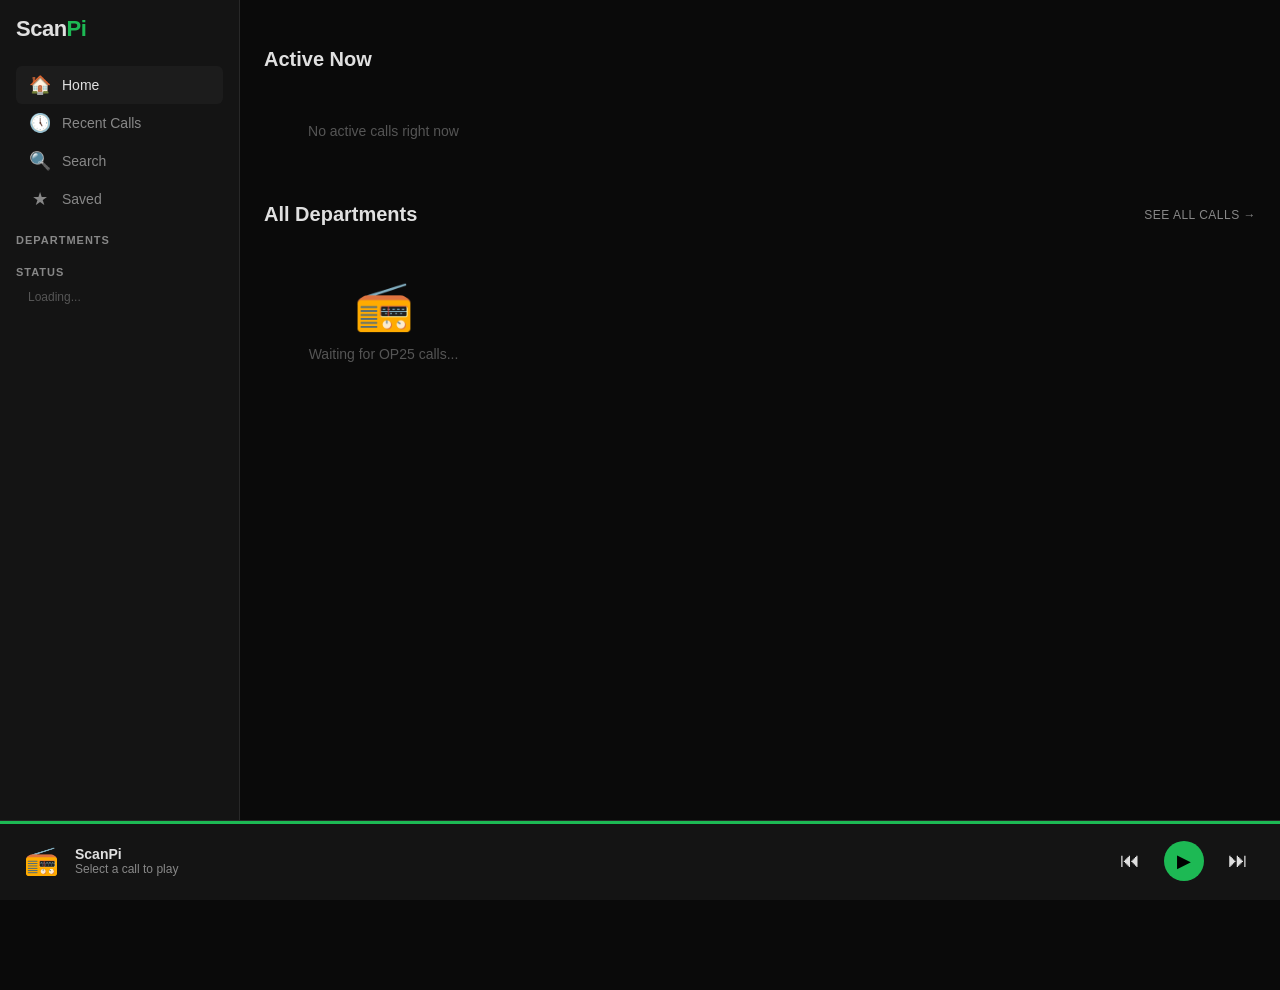
==== commit d8e3abd6: "Chronological playback, sort toggles, starred calls - Default play order: oldest first (listen to co" ====
--- a/src/scanpi/web/index.html
+++ b/src/scanpi/web/index.html
@@ -52,7 +52,9 @@
 
 /* Call list (tracks) */
 .call-list { display: flex; flex-direction: column; }
-.call-row { display: grid; grid-template-columns: 24px 40px 1fr 100px 60px 40px; align-items: center; gap: 8px; padding: 8px 12px; border-radius: 6px; cursor: pointer; font-size: 13px; }
+.call-row { display: grid; grid-template-columns: 24px 40px 1fr 100px 60px 30px 30px; align-items: center; gap: 8px; padding: 8px 12px; border-radius: 6px; cursor: pointer; font-size: 13px; }
+.star-btn { background: none; border: none; color: var(--text3); font-size: 14px; cursor: pointer; padding: 2px; }
+.star-btn:hover { color: #fbbf24; } .star-btn.starred { color: #fbbf24; }
 .call-row:hover { background: var(--hover); }
 .call-row.playing { background: var(--bg3); }
 .call-row .num { color: var(--text3); font-size: 12px; text-align: right; }
@@ -132,6 +134,7 @@
   <div class="nav-item active" onclick="showView('home')"><span class="icon">&#127968;</span> Home</div>
   <div class="nav-item" onclick="showView('recent')"><span class="icon">&#128340;</span> Recent Calls</div>
   <div class="nav-item" onclick="showView('search')"><span class="icon">&#128269;</span> Search</div>
+  <div class="nav-item" onclick="showView('saved')"><span class="icon">&#9733;</span> Saved</div>
 
   <h4>Departments</h4>
   <div id="sidebar-cats"></div>
@@ -161,8 +164,23 @@
 
   <!-- RECENT CALLS VIEW -->
   <div id="view-recent" style="display:none">
-    <div class="page-header"><h1>Recent Calls</h1><p>All talkgroup calls, newest first</p></div>
+    <div class="page-header">
+      <h1>Recent Calls</h1>
+      <div style="display:flex;gap:8px;align-items:center;margin-top:8px">
+        <div style="display:flex;border:1px solid var(--border);border-radius:20px;overflow:hidden;font-size:12px">
+          <span onclick="recentSort='newest';refreshRecent()" id="rs-newest" style="padding:6px 12px;cursor:pointer">Newest First</span>
+          <span onclick="recentSort='oldest';refreshRecent()" id="rs-oldest" style="padding:6px 12px;cursor:pointer">Oldest First</span>
+        </div>
+        <button class="btn" onclick="if(playQueue.length)playCall(0)" style="font-size:12px;padding:6px 16px">&#9654; Play All</button>
+      </div>
+    </div>
     <div id="recent-calls" class="call-list"></div>
+  </div>
+
+  <!-- SAVED VIEW -->
+  <div id="view-saved" style="display:none">
+    <div class="page-header"><h1>Saved Calls</h1><p>Calls you starred</p></div>
+    <div id="saved-calls" class="call-list"></div>
   </div>
 
   <!-- SEARCH VIEW -->
@@ -219,7 +237,7 @@
 // --- Views ---
 function showView(name, data) {
   currentView = name;
-  ['home','recent','search','tgdetail'].forEach(v => {
+  ['home','recent','saved','search','tgdetail'].forEach(v => {
     document.getElementById('view-' + v).style.display = v === name ? 'block' : 'none';
   });
   document.querySelectorAll('.nav-item').forEach(n => n.classList.remove('active'));
@@ -227,6 +245,7 @@
   if (nav) nav.classList.add('active');
   if (name === 'home') refreshHome();
   else if (name === 'recent') refreshRecent();
+  else if (name === 'saved') refreshSaved();
   else if (name === 'tgdetail') showTgDetail(data);
 }
 
@@ -307,10 +326,15 @@
 }
 
 // --- Talkgroup Detail ---
+let tgSortOrder = 'oldest'; // 'oldest' = chronological (play order), 'newest' = browse order
+
 async function showTgDetail(tgid) {
   const tg = talkgroups.find(t => t.tgid === tgid) || { tgid, tg_name: `TG ${tgid}`, tg_category: 'other', icon: '&#128251;' };
-  const callsData = await api(`calls?tgid=${tgid}&limit=50`);
-  const calls = callsData ? callsData.calls : [];
+  const callsData = await api(`calls?tgid=${tgid}&limit=200`);
+  let calls = callsData ? callsData.calls : [];
+
+  // Default: oldest first (chronological — like listening to a conversation)
+  if (tgSortOrder === 'oldest') calls = calls.slice().reverse();
   playQueue = calls;
 
   const cat = tg.tg_category || 'other';
@@ -327,7 +351,13 @@
         </div>
       </div>
     </div>
-    <button class="btn" onclick="playAllTg()" style="margin-bottom:16px">&#9654; Play All</button>
+    <div style="display:flex;gap:8px;align-items:center;margin-bottom:16px">
+      <button class="btn" onclick="playAllTg()">&#9654; Play All</button>
+      <div style="display:flex;border:1px solid var(--border);border-radius:20px;overflow:hidden;font-size:12px">
+        <span onclick="tgSortOrder='oldest';showTgDetail(${tgid})" style="padding:6px 12px;cursor:pointer;${tgSortOrder==='oldest'?'background:var(--bg4);color:var(--text)':'color:var(--text3)'}">Oldest First</span>
+        <span onclick="tgSortOrder='newest';showTgDetail(${tgid})" style="padding:6px 12px;cursor:pointer;${tgSortOrder==='newest'?'background:var(--bg4);color:var(--text)':'color:var(--text3)'}">Newest First</span>
+      </div>
+    </div>
     <div class="call-list">
       ${calls.length ? calls.map((c, i) => callRow(c, i)).join('') : '<div class="empty"><p>No calls recorded yet</p></div>'}
     </div>
@@ -335,11 +365,19 @@
 }
 
 // --- Recent Calls ---
+let recentSort = 'newest';
+
 async function refreshRecent() {
   const data = await api('calls?limit=100');
   if (!data) return;
   recentCalls = data.calls;
+  if (recentSort === 'oldest') recentCalls = recentCalls.slice().reverse();
   playQueue = recentCalls;
+  // Update sort toggle styling
+  const nEl = document.getElementById('rs-newest');
+  const oEl = document.getElementById('rs-oldest');
+  if (nEl) { nEl.style.background = recentSort==='newest' ? 'var(--bg4)' : ''; nEl.style.color = recentSort==='newest' ? 'var(--text)' : 'var(--text3)'; }
+  if (oEl) { oEl.style.background = recentSort==='oldest' ? 'var(--bg4)' : ''; oEl.style.color = recentSort==='oldest' ? 'var(--text)' : 'var(--text3)'; }
   document.getElementById('recent-calls').innerHTML = recentCalls.length
     ? recentCalls.map((c, i) => callRow(c, i)).join('')
     : '<div class="empty"><div class="icon">&#128340;</div><p>No calls yet. Make sure OP25 is running.</p></div>';
@@ -362,9 +400,12 @@
 }
 
 // --- Call Row ---
+let starredCalls = JSON.parse(localStorage.getItem('scanpi_starred') || '[]');
+
 function callRow(call, index) {
   const cat = call.tg_category || 'other';
   const icon = {'police':'&#128308;','fire':'&#128308;','ems':'&#128992;'}[cat] || '&#9898;';
+  const isStarred = starredCalls.includes(call.id);
   return `
     <div class="call-row ${currentCallIndex === index ? 'playing' : ''}" onclick="playCall(${index})">
       <span class="num">${index + 1}</span>
@@ -375,9 +416,45 @@
       </div>
       <span class="time">${call.start_time ? timeAgo(call.start_time) : ''}</span>
       <span class="dur">${call.duration_s ? call.duration_s.toFixed(1) + 's' : ''}</span>
+      <button class="star-btn ${isStarred ? 'starred' : ''}" onclick="event.stopPropagation(); toggleStar(${call.id})" title="Save">${isStarred ? '&#9733;' : '&#9734;'}</button>
       <button class="play-btn" onclick="event.stopPropagation(); playCall(${index})">&#9654;</button>
     </div>
   `;
+}
+
+function toggleStar(callId) {
+  const idx = starredCalls.indexOf(callId);
+  if (idx >= 0) starredCalls.splice(idx, 1);
+  else starredCalls.push(callId);
+  localStorage.setItem('scanpi_starred', JSON.stringify(starredCalls));
+  // Re-render current view
+  if (currentView === 'recent') refreshRecent();
+  else if (currentView === 'saved') refreshSaved();
+  else if (currentView === 'tgdetail') {
+    // just toggle the star visually
+    document.querySelectorAll('.star-btn').forEach(btn => {
+      const id = parseInt(btn.getAttribute('onclick')?.match(/\d+/)?.[0]);
+      if (id === callId) {
+        btn.classList.toggle('starred');
+        btn.innerHTML = btn.classList.contains('starred') ? '&#9733;' : '&#9734;';
+      }
+    });
+  }
+}
+
+async function refreshSaved() {
+  if (!starredCalls.length) {
+    document.getElementById('saved-calls').innerHTML = '<div class="empty"><div class="icon">&#9734;</div><p>Star calls you want to keep. They\'ll appear here.</p></div>';
+    return;
+  }
+  // Fetch all recent and filter to starred
+  const data = await api('calls?limit=500');
+  if (!data) return;
+  const saved = data.calls.filter(c => starredCalls.includes(c.id));
+  playQueue = saved;
+  document.getElementById('saved-calls').innerHTML = saved.length
+    ? saved.map((c, i) => callRow(c, i)).join('')
+    : '<div class="empty"><p>Starred calls may have expired</p></div>';
 }
 
 // --- Audio Playback ---
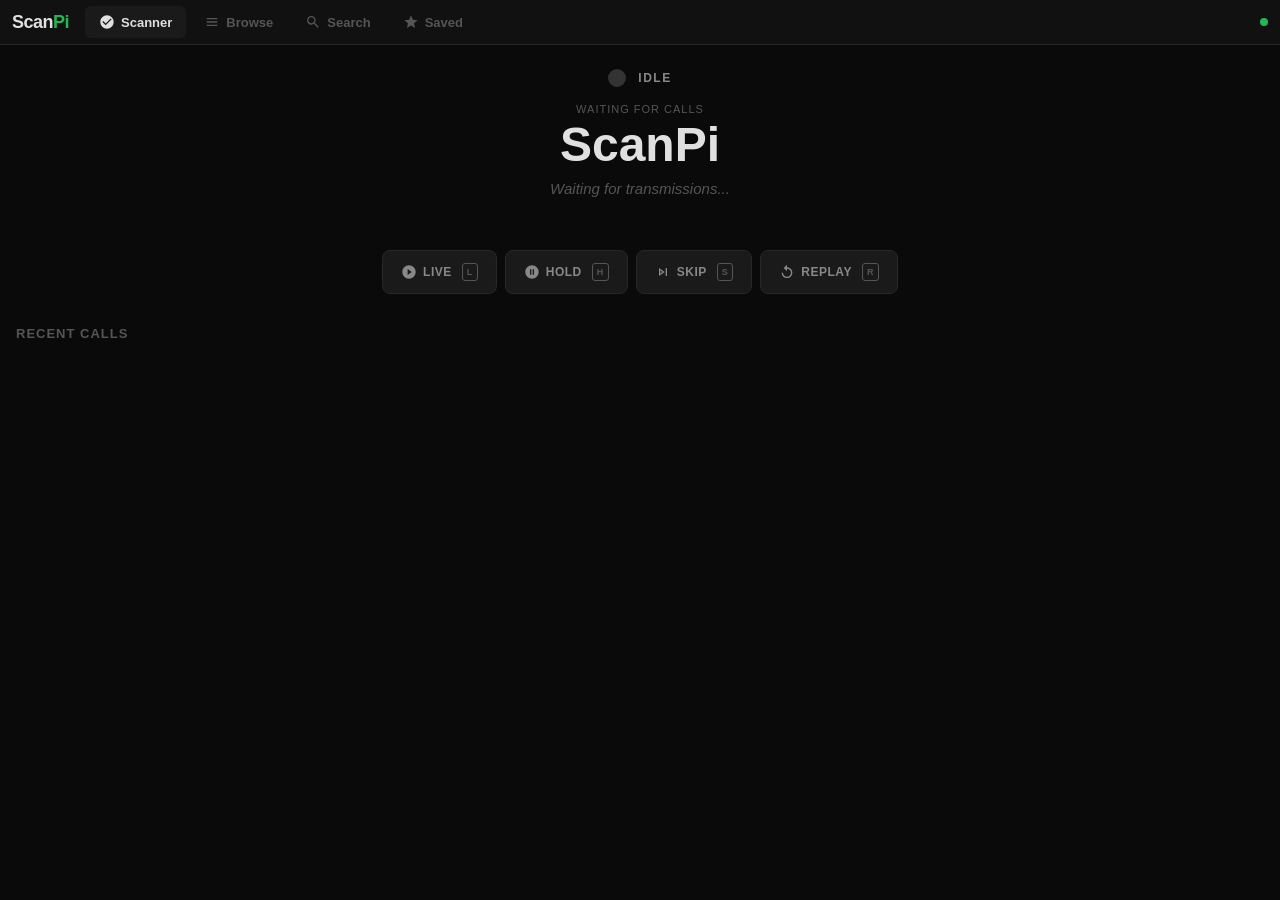
==== commit a72dd909: "P1+P2: Complete audit fix — scanner face UI, backend cleanup Backend fixes: - Analog scanner auto-di" ====
--- a/src/scanpi/web/index.html
+++ b/src/scanpi/web/index.html
@@ -2,521 +2,1556 @@
 <html lang="en">
 <head>
 <meta charset="utf-8">
-<meta name="viewport" content="width=device-width, initial-scale=1">
+<meta name="viewport" content="width=device-width, initial-scale=1, user-scalable=no">
 <title>ScanPi</title>
 <style>
 :root {
-  --bg: #0a0a0a; --bg2: #141414; --bg3: #1c1c1c; --bg4: #242424;
+  --bg: #0a0a0a; --bg2: #111; --bg3: #1a1a1a; --bg4: #242424;
   --text: #e0e0e0; --text2: #888; --text3: #555;
-  --accent: #1db954; --accent2: #1ed760;
-  --police: #4a9eff; --fire: #ff4a4a; --ems: #ff8c1a; --utility: #b44aff; --other: #666;
-  --border: #282828; --hover: #2a2a2a;
-}
-* { box-sizing: border-box; margin: 0; padding: 0; }
-body { font-family: -apple-system, 'Segoe UI', Roboto, sans-serif; background: var(--bg); color: var(--text); font-size: 14px; padding-bottom: 90px; }
-
-/* Sidebar + Main layout */
-.app { display: flex; min-height: 100vh; }
-.sidebar { width: 240px; background: var(--bg2); padding: 16px; flex-shrink: 0; border-right: 1px solid var(--border); position: fixed; height: calc(100vh - 80px); overflow-y: auto; }
-.main { flex: 1; margin-left: 240px; padding: 24px; }
-@media (max-width: 768px) { .sidebar { display: none; } .main { margin-left: 0; } }
-
-/* Sidebar */
-.sidebar .logo { font-size: 22px; font-weight: 800; margin-bottom: 24px; letter-spacing: -0.5px; }
-.sidebar .logo span { color: var(--accent); }
-.sidebar h4 { color: var(--text2); font-size: 11px; text-transform: uppercase; letter-spacing: 1px; margin: 16px 0 8px; }
-.nav-item { display: flex; align-items: center; gap: 10px; padding: 8px 12px; border-radius: 6px; cursor: pointer; color: var(--text2); font-size: 14px; font-weight: 500; transition: all 0.15s; }
-.nav-item:hover { color: var(--text); background: var(--hover); }
-.nav-item.active { color: var(--text); background: var(--bg3); }
-.nav-item .icon { font-size: 18px; width: 24px; text-align: center; }
-
-/* Category filters in sidebar */
-.cat-filter { display: flex; align-items: center; gap: 8px; padding: 6px 12px; border-radius: 6px; cursor: pointer; font-size: 13px; color: var(--text2); }
-.cat-filter:hover { background: var(--hover); color: var(--text); }
-.cat-filter.active { color: var(--text); }
-.cat-dot { width: 10px; height: 10px; border-radius: 50%; }
-.cat-count { margin-left: auto; font-size: 11px; color: var(--text3); }
-
-/* Talkgroup cards */
-.tg-grid { display: grid; grid-template-columns: repeat(auto-fill, minmax(200px, 1fr)); gap: 12px; }
-.tg-card { background: var(--bg3); border-radius: 8px; padding: 16px; cursor: pointer; transition: background 0.2s, transform 0.1s; position: relative; overflow: hidden; }
-.tg-card:hover { background: var(--bg4); transform: translateY(-2px); }
-.tg-card.active-call { box-shadow: 0 0 0 2px var(--accent); }
-.tg-card .icon { font-size: 32px; margin-bottom: 8px; }
-.tg-card .name { font-size: 15px; font-weight: 600; margin-bottom: 4px; white-space: nowrap; overflow: hidden; text-overflow: ellipsis; }
-.tg-card .meta { font-size: 12px; color: var(--text2); }
-.tg-card .calls { font-size: 11px; color: var(--text3); margin-top: 6px; }
-.tg-card .live-dot { position: absolute; top: 12px; right: 12px; width: 8px; height: 8px; border-radius: 50%; background: var(--accent); animation: pulse 2s infinite; }
-@keyframes pulse { 0%,100% { opacity: 1; } 50% { opacity: 0.3; } }
-.tg-card .cat-bar { position: absolute; bottom: 0; left: 0; right: 0; height: 3px; }
-
-/* Call list (tracks) */
-.call-list { display: flex; flex-direction: column; }
-.call-row { display: grid; grid-template-columns: 24px 40px 1fr 100px 60px 30px 30px; align-items: center; gap: 8px; padding: 8px 12px; border-radius: 6px; cursor: pointer; font-size: 13px; }
-.star-btn { background: none; border: none; color: var(--text3); font-size: 14px; cursor: pointer; padding: 2px; }
-.star-btn:hover { color: #fbbf24; } .star-btn.starred { color: #fbbf24; }
+  --accent: #1db954; --accent-dim: #145a2a;
+  --police: #4a9eff; --fire: #ff4a4a; --ems: #ff8c1a; --utility: #b44aff;
+  --other: #666; --border: #282828; --hover: #222;
+  --np-height: 72px;
+}
+*, *::before, *::after { box-sizing: border-box; margin: 0; padding: 0; }
+html, body { height: 100%; }
+body {
+  font-family: -apple-system, 'Segoe UI', Roboto, 'Helvetica Neue', sans-serif;
+  background: var(--bg); color: var(--text); font-size: 14px;
+  overflow: hidden;
+}
+button { font-family: inherit; }
+::-webkit-scrollbar { width: 6px; }
+::-webkit-scrollbar-track { background: transparent; }
+::-webkit-scrollbar-thumb { background: #333; border-radius: 3px; }
+
+/* ================================================================
+   LAYOUT
+   ================================================================ */
+.app-shell {
+  display: flex; flex-direction: column; height: 100vh;
+}
+.tab-content {
+  flex: 1; overflow-y: auto; overflow-x: hidden;
+  padding-bottom: var(--np-height);
+}
+.tab-pane { display: none; min-height: 100%; }
+.tab-pane.active { display: block; }
+
+/* ================================================================
+   ERROR BANNER
+   ================================================================ */
+#error-banner {
+  display: none; background: #4a1a1a; color: #ff6b6b; text-align: center;
+  padding: 8px 16px; font-size: 13px; font-weight: 500;
+  border-bottom: 1px solid #5a2a2a;
+}
+
+/* ================================================================
+   SCANNER FACE
+   ================================================================ */
+.scanner {
+  display: flex; flex-direction: column; align-items: center;
+  padding: 24px 16px 8px;
+}
+
+/* LED */
+.led-wrap {
+  display: flex; align-items: center; gap: 12px; margin-bottom: 16px;
+  font-size: 12px; color: var(--text2); text-transform: uppercase;
+  letter-spacing: 1.5px; font-weight: 600;
+}
+.led {
+  width: 18px; height: 18px; border-radius: 50%;
+  background: #222; border: 2px solid #333;
+  transition: background 0.3s, box-shadow 0.3s;
+}
+.led.live {
+  background: var(--accent);
+  box-shadow: 0 0 12px var(--accent), 0 0 24px rgba(29,185,84,0.3);
+  animation: led-pulse 2s ease-in-out infinite;
+}
+.led.idle {
+  background: #333;
+  box-shadow: none;
+}
+.led.holding {
+  background: #f59e0b;
+  box-shadow: 0 0 12px #f59e0b, 0 0 24px rgba(245,158,11,0.3);
+}
+@keyframes led-pulse {
+  0%, 100% { opacity: 1; }
+  50% { opacity: 0.4; }
+}
+
+/* Status line */
+.scanner-status {
+  font-size: 11px; color: var(--text3); text-transform: uppercase;
+  letter-spacing: 1px; margin-bottom: 4px;
+}
+.scanner-status .queue-count {
+  color: var(--accent); font-weight: 700;
+}
+
+/* Category badge */
+.cat-badge {
+  display: inline-block; padding: 3px 10px; border-radius: 4px;
+  font-size: 10px; font-weight: 700; text-transform: uppercase;
+  letter-spacing: 1px; margin-bottom: 8px;
+}
+
+/* Hero department name */
+.hero-name {
+  font-size: clamp(28px, 6vw, 48px); font-weight: 800;
+  text-align: center; line-height: 1.1; margin-bottom: 6px;
+  max-width: 90%; word-wrap: break-word;
+  transition: color 0.3s;
+}
+
+/* Transcript */
+.hero-transcript {
+  font-size: 15px; color: var(--text2); text-align: center;
+  max-width: 600px; line-height: 1.5; margin-bottom: 16px;
+  min-height: 24px; font-style: italic;
+}
+.hero-transcript:empty::after {
+  content: 'Waiting for transmissions...';
+  color: var(--text3);
+}
+
+/* Progress bar */
+.scanner-progress {
+  width: 100%; max-width: 500px; display: flex; align-items: center;
+  gap: 10px; margin-bottom: 20px;
+}
+.scanner-progress .track {
+  flex: 1; height: 4px; background: var(--bg4); border-radius: 2px;
+  overflow: hidden; cursor: pointer; position: relative;
+}
+.scanner-progress .track:hover { height: 6px; }
+.scanner-progress .fill {
+  height: 100%; background: var(--accent); border-radius: 2px;
+  transition: width 0.3s linear; width: 0%;
+}
+.scanner-progress .time {
+  font-size: 11px; color: var(--text3); font-variant-numeric: tabular-nums;
+  min-width: 40px;
+}
+
+/* Scanner controls */
+.scanner-controls {
+  display: flex; gap: 8px; flex-wrap: wrap; justify-content: center;
+  margin-bottom: 24px;
+}
+.sc-btn {
+  display: flex; align-items: center; gap: 6px;
+  background: var(--bg3); border: 1px solid var(--border);
+  color: var(--text2); font-size: 12px; font-weight: 600;
+  text-transform: uppercase; letter-spacing: 0.5px;
+  padding: 10px 18px; border-radius: 8px; cursor: pointer;
+  transition: all 0.15s; min-width: 44px; min-height: 44px;
+  justify-content: center; user-select: none;
+}
+.sc-btn:hover { background: var(--bg4); color: var(--text); border-color: #444; }
+.sc-btn:active { transform: scale(0.96); }
+.sc-btn.active-live {
+  background: var(--accent-dim); border-color: var(--accent);
+  color: var(--accent);
+}
+.sc-btn.active-hold {
+  background: #3d2e00; border-color: #f59e0b; color: #f59e0b;
+}
+.sc-btn.active-avoid {
+  background: #3d1010; border-color: var(--fire); color: var(--fire);
+}
+.sc-btn svg { width: 16px; height: 16px; fill: currentColor; flex-shrink: 0; }
+
+/* Keyboard hint */
+.kbd {
+  display: inline-block; font-size: 9px; color: var(--text3);
+  border: 1px solid var(--text3); border-radius: 3px;
+  padding: 0 4px; margin-left: 4px; vertical-align: middle;
+  line-height: 16px;
+}
+@media (max-width: 768px) { .kbd { display: none; } }
+
+/* Recent calls */
+.recent-header {
+  display: flex; align-items: center; justify-content: space-between;
+  padding: 0 16px; margin-bottom: 8px;
+}
+.recent-header h3 {
+  font-size: 13px; color: var(--text3); text-transform: uppercase;
+  letter-spacing: 1px; font-weight: 600;
+}
+.recent-list {
+  padding: 0 8px;
+}
+
+/* ================================================================
+   CALL ROW (used everywhere)
+   ================================================================ */
+.call-row {
+  display: flex; align-items: center; gap: 10px;
+  padding: 10px 12px; border-radius: 8px; cursor: pointer;
+  transition: background 0.15s; position: relative;
+}
 .call-row:hover { background: var(--hover); }
 .call-row.playing { background: var(--bg3); }
-.call-row .num { color: var(--text3); font-size: 12px; text-align: right; }
-.call-row .tg-icon { font-size: 16px; }
-.call-row .info { overflow: hidden; }
-.call-row .info .name { font-weight: 500; white-space: nowrap; overflow: hidden; text-overflow: ellipsis; }
-.call-row .info .sub { font-size: 11px; color: var(--text2); }
-.call-row .time { color: var(--text2); font-size: 12px; text-align: right; }
-.call-row .dur { color: var(--text2); font-size: 12px; text-align: right; }
-.call-row .play-btn { background: none; border: none; color: var(--text2); font-size: 16px; cursor: pointer; padding: 4px; border-radius: 50%; }
-.call-row .play-btn:hover { color: var(--accent); background: var(--bg4); }
-
-/* Now Playing bar */
-.now-playing { position: fixed; bottom: 0; left: 0; right: 0; height: 80px; background: var(--bg2); border-top: 1px solid var(--border); display: flex; align-items: center; padding: 0 24px; gap: 16px; z-index: 50; }
-.now-playing .info { flex: 1; min-width: 0; }
-.now-playing .info .name { font-size: 14px; font-weight: 600; white-space: nowrap; overflow: hidden; text-overflow: ellipsis; }
-.now-playing .info .sub { font-size: 12px; color: var(--text2); }
-.now-playing .controls { display: flex; align-items: center; gap: 16px; }
-.now-playing .controls button { background: none; border: none; color: var(--text); font-size: 20px; cursor: pointer; padding: 8px; border-radius: 50%; }
-.now-playing .controls button:hover { background: var(--bg3); }
-.now-playing .controls .play-main { background: var(--accent); color: black; font-size: 18px; width: 40px; height: 40px; border-radius: 50%; display: flex; align-items: center; justify-content: center; }
-.now-playing .controls .play-main:hover { background: var(--accent2); transform: scale(1.05); }
-.now-playing audio { display: none; }
-.np-progress { position: absolute; top: 0; left: 0; right: 0; height: 3px; background: var(--bg3); }
-.np-progress-bar { height: 100%; background: var(--accent); transition: width 0.5s linear; }
-
-/* Page headers */
-.page-header { margin-bottom: 20px; }
-.page-header h1 { font-size: 28px; font-weight: 800; }
-.page-header p { color: var(--text2); margin-top: 4px; }
-
-/* Section headers */
-.section-header { display: flex; justify-content: space-between; align-items: center; margin: 24px 0 12px; }
-.section-header h2 { font-size: 20px; font-weight: 700; }
-.section-header a { color: var(--text2); font-size: 12px; text-transform: uppercase; letter-spacing: 0.5px; cursor: pointer; }
-.section-header a:hover { color: var(--text); }
-
-/* Search bar */
-.search-wrap { position: relative; margin-bottom: 16px; }
-.search-wrap input { width: 100%; background: var(--bg3); border: 1px solid var(--border); border-radius: 20px; padding: 10px 16px 10px 38px; color: var(--text); font-size: 14px; }
-.search-wrap input:focus { outline: none; border-color: var(--text3); }
-.search-wrap .search-icon { position: absolute; left: 12px; top: 50%; transform: translateY(-50%); color: var(--text3); font-size: 16px; }
-
-/* Active calls banner */
-.active-banner { background: linear-gradient(135deg, #1a3a1a 0%, #0a1a0a 100%); border: 1px solid #2a4a2a; border-radius: 8px; padding: 12px 16px; margin-bottom: 16px; display: flex; align-items: center; gap: 12px; }
-.active-banner .pulse { width: 12px; height: 12px; border-radius: 50%; background: var(--accent); animation: pulse 1.5s infinite; }
-.active-banner .text { font-size: 13px; }
-.active-banner .text strong { color: var(--accent); }
-
-/* Transcript bubble */
-.transcript { background: var(--bg3); border-radius: 8px; padding: 10px 14px; margin: 4px 0; font-size: 13px; color: var(--text2); line-height: 1.5; border-left: 3px solid var(--accent); }
-
-/* Empty state */
-.empty { text-align: center; padding: 40px; color: var(--text3); }
-.empty .icon { font-size: 48px; margin-bottom: 12px; }
-.empty p { font-size: 14px; }
-
-/* TG detail view */
-.tg-detail-header { display: flex; gap: 20px; align-items: flex-start; margin-bottom: 24px; }
-.tg-detail-header .icon { font-size: 64px; background: var(--bg3); border-radius: 8px; padding: 16px; }
-.tg-detail-header .info h1 { font-size: 32px; font-weight: 800; }
-.tg-detail-header .info .meta { color: var(--text2); margin-top: 4px; }
-.tg-detail-header .info .stats { display: flex; gap: 16px; margin-top: 8px; font-size: 13px; color: var(--text2); }
-
-/* Buttons */
-.btn { display: inline-flex; align-items: center; gap: 6px; background: var(--accent); color: black; font-weight: 600; border: none; border-radius: 20px; padding: 8px 24px; cursor: pointer; font-size: 14px; }
-.btn:hover { background: var(--accent2); transform: scale(1.02); }
+.call-row .cr-cat {
+  width: 4px; align-self: stretch; border-radius: 2px; flex-shrink: 0;
+}
+.call-row .cr-body { flex: 1; min-width: 0; }
+.call-row .cr-name {
+  font-size: 14px; font-weight: 600; white-space: nowrap;
+  overflow: hidden; text-overflow: ellipsis;
+}
+.call-row .cr-transcript {
+  font-size: 12px; color: var(--text2); white-space: nowrap;
+  overflow: hidden; text-overflow: ellipsis; margin-top: 2px;
+}
+.call-row .cr-meta {
+  display: flex; gap: 8px; font-size: 11px; color: var(--text3); margin-top: 2px;
+}
+.call-row .cr-right {
+  display: flex; align-items: center; gap: 6px; flex-shrink: 0;
+}
+.call-row .cr-time {
+  font-size: 11px; color: var(--text3); text-align: right;
+  font-variant-numeric: tabular-nums; min-width: 40px;
+}
+.call-row .cr-dur {
+  font-size: 11px; color: var(--text3); font-variant-numeric: tabular-nums;
+}
+.cr-play-btn, .cr-star-btn {
+  background: none; border: none; color: var(--text3); cursor: pointer;
+  padding: 6px; border-radius: 50%; display: flex; align-items: center;
+  justify-content: center; min-width: 32px; min-height: 32px;
+  transition: all 0.15s;
+}
+.cr-play-btn:hover { color: var(--accent); background: var(--bg4); }
+.cr-star-btn:hover { color: #fbbf24; }
+.cr-star-btn.starred { color: #fbbf24; }
+.cr-play-btn svg, .cr-star-btn svg { width: 14px; height: 14px; fill: currentColor; }
+.cr-no-audio {
+  font-size: 10px; color: var(--text3); border: 1px solid var(--text3);
+  border-radius: 3px; padding: 1px 5px;
+}
+.cr-new-badge {
+  font-size: 9px; color: var(--accent); background: var(--accent-dim);
+  border-radius: 3px; padding: 1px 5px; font-weight: 700;
+}
+.cr-active-dot {
+  width: 6px; height: 6px; border-radius: 50%; background: var(--accent);
+  animation: led-pulse 2s infinite; flex-shrink: 0;
+}
+
+/* ================================================================
+   BROWSE DEPARTMENTS
+   ================================================================ */
+.browse-header {
+  padding: 20px 16px 12px; display: flex; align-items: center;
+  justify-content: space-between; flex-wrap: wrap; gap: 8px;
+}
+.browse-header h2 { font-size: 22px; font-weight: 700; }
+.cat-pills {
+  display: flex; gap: 6px; flex-wrap: wrap; padding: 0 16px 12px;
+}
+.cat-pill {
+  padding: 6px 14px; border-radius: 20px; font-size: 12px; font-weight: 600;
+  cursor: pointer; border: 1px solid var(--border); color: var(--text2);
+  background: transparent; transition: all 0.15s;
+}
+.cat-pill:hover { border-color: #555; color: var(--text); }
+.cat-pill.active { background: var(--text); color: var(--bg); border-color: var(--text); }
+
+.dept-grid {
+  display: grid; grid-template-columns: repeat(auto-fill, minmax(220px, 1fr));
+  gap: 10px; padding: 0 16px 16px;
+}
+.dept-card {
+  background: var(--bg3); border-radius: 10px; padding: 16px 16px 16px 20px;
+  cursor: pointer; transition: background 0.2s, transform 0.1s;
+  position: relative; overflow: hidden;
+}
+.dept-card:hover { background: var(--bg4); transform: translateY(-1px); }
+.dept-card .dc-border {
+  position: absolute; left: 0; top: 0; bottom: 0; width: 5px;
+}
+.dept-card .dc-top {
+  display: flex; align-items: center; justify-content: space-between;
+}
+.dept-card .dc-name {
+  font-size: 16px; font-weight: 700; line-height: 1.2;
+  max-width: calc(100% - 30px);
+}
+.dept-card .dc-active {
+  width: 8px; height: 8px; border-radius: 50%; background: var(--accent);
+  animation: led-pulse 2s infinite; flex-shrink: 0;
+}
+.dept-card .dc-count {
+  font-size: 12px; color: var(--text2); margin-top: 6px;
+}
+
+/* Department detail */
+.dept-detail {
+  padding: 16px;
+}
+.dept-back {
+  display: inline-flex; align-items: center; gap: 6px;
+  background: none; border: none; color: var(--text2); cursor: pointer;
+  font-size: 13px; padding: 8px 0; margin-bottom: 8px;
+}
+.dept-back:hover { color: var(--text); }
+.dept-back svg { width: 16px; height: 16px; fill: currentColor; }
+.dept-detail-head {
+  margin-bottom: 16px;
+}
+.dept-detail-head h2 { font-size: 24px; font-weight: 800; margin-bottom: 4px; }
+.dept-detail-head .dh-meta { font-size: 13px; color: var(--text2); }
+.dept-detail-head .dh-actions {
+  display: flex; gap: 8px; margin-top: 10px;
+}
+.btn-sm {
+  display: inline-flex; align-items: center; gap: 6px;
+  background: var(--accent); color: #000; font-weight: 600;
+  border: none; border-radius: 20px; padding: 8px 20px;
+  font-size: 13px; cursor: pointer;
+}
+.btn-sm:hover { filter: brightness(1.1); }
+.btn-sm.secondary {
+  background: var(--bg4); color: var(--text); border: 1px solid var(--border);
+}
+
+/* ================================================================
+   SEARCH
+   ================================================================ */
+.search-page { padding: 20px 16px; }
+.search-page h2 { font-size: 22px; font-weight: 700; margin-bottom: 12px; }
+.search-box {
+  position: relative; margin-bottom: 16px;
+}
+.search-box input {
+  width: 100%; background: var(--bg3); border: 1px solid var(--border);
+  border-radius: 10px; padding: 12px 16px 12px 44px; color: var(--text);
+  font-size: 15px;
+}
+.search-box input:focus { outline: none; border-color: var(--accent); }
+.search-box svg {
+  position: absolute; left: 14px; top: 50%; transform: translateY(-50%);
+  width: 18px; height: 18px; fill: var(--text3);
+}
+.search-results-info {
+  font-size: 12px; color: var(--text3); margin-bottom: 8px; padding: 0 4px;
+}
+mark {
+  background: rgba(29,185,84,0.3); color: var(--text); border-radius: 2px;
+  padding: 0 2px;
+}
+
+/* ================================================================
+   SAVED
+   ================================================================ */
+.saved-page { padding: 20px 16px; }
+.saved-page h2 { font-size: 22px; font-weight: 700; margin-bottom: 12px; }
+
+/* ================================================================
+   EMPTY STATE
+   ================================================================ */
+.empty-state {
+  text-align: center; padding: 60px 20px; color: var(--text3);
+}
+.empty-state svg { width: 48px; height: 48px; fill: var(--text3); margin-bottom: 12px; }
+.empty-state p { font-size: 14px; line-height: 1.5; }
+
+/* ================================================================
+   NOW PLAYING BAR
+   ================================================================ */
+#now-playing {
+  position: fixed; bottom: 0; left: 0; right: 0;
+  height: var(--np-height); background: var(--bg2);
+  border-top: 1px solid var(--border); z-index: 100;
+  display: none; /* hidden until first play */
+  flex-direction: column;
+}
+#now-playing.visible { display: flex; }
+.np-progress-track {
+  width: 100%; height: 3px; background: var(--bg4); cursor: pointer;
+  flex-shrink: 0;
+}
+.np-progress-fill {
+  height: 100%; background: var(--accent); width: 0%;
+  transition: width 0.3s linear;
+}
+.np-progress-track:hover { height: 5px; }
+.np-body {
+  flex: 1; display: flex; align-items: center; padding: 0 12px; gap: 12px;
+  min-width: 0;
+}
+.np-info { flex: 1; min-width: 0; }
+.np-name {
+  font-size: 13px; font-weight: 600; white-space: nowrap;
+  overflow: hidden; text-overflow: ellipsis;
+}
+.np-transcript {
+  font-size: 11px; color: var(--text2); white-space: nowrap;
+  overflow: hidden; text-overflow: ellipsis;
+}
+.np-controls {
+  display: flex; align-items: center; gap: 4px; flex-shrink: 0;
+}
+.np-btn {
+  background: none; border: none; color: var(--text2); cursor: pointer;
+  padding: 8px; border-radius: 50%; display: flex; align-items: center;
+  justify-content: center; min-width: 36px; min-height: 36px;
+  transition: all 0.15s;
+}
+.np-btn:hover { color: var(--text); background: var(--bg3); }
+.np-btn svg { width: 18px; height: 18px; fill: currentColor; }
+.np-btn-play {
+  background: var(--accent); color: #000; width: 36px; height: 36px;
+  border-radius: 50%; border: none; cursor: pointer;
+  display: flex; align-items: center; justify-content: center;
+  transition: all 0.15s;
+}
+.np-btn-play:hover { filter: brightness(1.1); transform: scale(1.05); }
+.np-btn-play svg { width: 16px; height: 16px; fill: currentColor; }
+.np-time {
+  font-size: 11px; color: var(--text3); font-variant-numeric: tabular-nums;
+  min-width: 80px; text-align: center;
+}
+.np-vol {
+  display: flex; align-items: center; gap: 4px;
+}
+.np-vol input[type=range] {
+  -webkit-appearance: none; width: 70px; height: 4px;
+  background: var(--bg4); border-radius: 2px; outline: none;
+}
+.np-vol input[type=range]::-webkit-slider-thumb {
+  -webkit-appearance: none; width: 12px; height: 12px;
+  border-radius: 50%; background: var(--text); cursor: pointer;
+}
+@media (max-width: 600px) {
+  .np-vol { display: none; }
+  .np-time { display: none; }
+}
+
+/* Buffering spinner */
+.np-spinner {
+  display: none; width: 36px; height: 36px;
+  border: 3px solid var(--bg4); border-top-color: var(--accent);
+  border-radius: 50%; animation: spin 0.8s linear infinite;
+}
+.np-spinner.loading { display: block; }
+@keyframes spin { to { transform: rotate(360deg); } }
+
+/* ================================================================
+   BOTTOM TAB BAR (mobile) + top nav (desktop)
+   ================================================================ */
+.top-nav {
+  display: flex; align-items: center; gap: 4px;
+  background: var(--bg2); border-bottom: 1px solid var(--border);
+  padding: 6px 12px; flex-shrink: 0;
+}
+.top-nav .logo {
+  font-size: 18px; font-weight: 800; margin-right: 12px; letter-spacing: -0.5px;
+}
+.top-nav .logo span { color: var(--accent); }
+.tab-btn {
+  background: none; border: none; color: var(--text3); cursor: pointer;
+  font-size: 13px; font-weight: 600; padding: 8px 14px; border-radius: 6px;
+  transition: all 0.15s; display: flex; align-items: center; gap: 6px;
+}
+.tab-btn:hover { color: var(--text); background: var(--hover); }
+.tab-btn.active { color: var(--text); background: var(--bg3); }
+.tab-btn svg { width: 16px; height: 16px; fill: currentColor; }
+.top-nav .spacer { flex: 1; }
+.top-nav .status-dot {
+  width: 8px; height: 8px; border-radius: 50%; background: var(--accent);
+}
+.top-nav .status-dot.offline { background: var(--fire); }
+
+/* Mobile bottom tabs */
+.bottom-tabs {
+  display: none; position: fixed; bottom: 0; left: 0; right: 0;
+  background: var(--bg2); border-top: 1px solid var(--border);
+  z-index: 200; height: 56px;
+}
+.bottom-tabs .btab {
+  flex: 1; display: flex; flex-direction: column; align-items: center;
+  justify-content: center; gap: 2px; background: none; border: none;
+  color: var(--text3); cursor: pointer; font-size: 10px; font-weight: 600;
+  padding: 4px; transition: color 0.15s;
+}
+.bottom-tabs .btab.active { color: var(--accent); }
+.bottom-tabs .btab svg { width: 20px; height: 20px; fill: currentColor; }
+
+@media (max-width: 768px) {
+  .top-nav .tab-btn { display: none; }
+  .bottom-tabs { display: flex; }
+  .tab-content { padding-bottom: calc(var(--np-height) + 56px); }
+  #now-playing.visible { bottom: 56px; }
+}
+
+/* ================================================================
+   LOADING OVERLAY
+   ================================================================ */
+.loading-overlay {
+  display: flex; align-items: center; justify-content: center;
+  padding: 40px; color: var(--text3);
+}
 </style>
 </head>
 <body>
-<div class="app">
-
-<!-- SIDEBAR -->
-<div class="sidebar">
+
+<div class="app-shell">
+
+<!-- ERROR BANNER -->
+<div id="error-banner">Cannot reach scanner. Retrying...</div>
+
+<!-- TOP NAV -->
+<nav class="top-nav">
   <div class="logo">Scan<span>Pi</span></div>
-
-  <div class="nav-item active" onclick="showView('home')"><span class="icon">&#127968;</span> Home</div>
-  <div class="nav-item" onclick="showView('recent')"><span class="icon">&#128340;</span> Recent Calls</div>
-  <div class="nav-item" onclick="showView('search')"><span class="icon">&#128269;</span> Search</div>
-  <div class="nav-item" onclick="showView('saved')"><span class="icon">&#9733;</span> Saved</div>
-
-  <h4>Departments</h4>
-  <div id="sidebar-cats"></div>
-
-  <h4 style="margin-top:20px">Status</h4>
-  <div style="font-size:12px;color:var(--text3);padding:4px 12px" id="sidebar-status">Loading...</div>
-</div>
-
-<!-- MAIN -->
-<div class="main">
-
-  <!-- HOME VIEW -->
-  <div id="view-home">
-    <div id="active-banner" style="display:none"></div>
-
-    <div class="section-header">
-      <h2>Active Now</h2>
-    </div>
-    <div id="active-tgs" class="tg-grid" style="margin-bottom:24px"></div>
-
-    <div class="section-header">
-      <h2>All Departments</h2>
-      <a onclick="showView('recent')">See all calls &#8594;</a>
-    </div>
-    <div id="all-tgs" class="tg-grid"></div>
-  </div>
-
-  <!-- RECENT CALLS VIEW -->
-  <div id="view-recent" style="display:none">
-    <div class="page-header">
-      <h1>Recent Calls</h1>
-      <div style="display:flex;gap:8px;align-items:center;margin-top:8px">
-        <div style="display:flex;border:1px solid var(--border);border-radius:20px;overflow:hidden;font-size:12px">
-          <span onclick="recentSort='newest';refreshRecent()" id="rs-newest" style="padding:6px 12px;cursor:pointer">Newest First</span>
-          <span onclick="recentSort='oldest';refreshRecent()" id="rs-oldest" style="padding:6px 12px;cursor:pointer">Oldest First</span>
+  <button class="tab-btn active" data-tab="scanner" onclick="switchTab('scanner')">
+    <svg viewBox="0 0 24 24"><path d="M12 2C6.48 2 2 6.48 2 12s4.48 10 10 10 10-4.48 10-10S17.52 2 12 2zm-2 15l-5-5 1.41-1.41L10 14.17l7.59-7.59L19 8l-9 9z"/></svg>
+    Scanner
+  </button>
+  <button class="tab-btn" data-tab="browse" onclick="switchTab('browse')">
+    <svg viewBox="0 0 24 24"><path d="M4 6h16v2H4zm0 5h16v2H4zm0 5h16v2H4z"/></svg>
+    Browse
+  </button>
+  <button class="tab-btn" data-tab="search" onclick="switchTab('search')">
+    <svg viewBox="0 0 24 24"><path d="M15.5 14h-.79l-.28-.27A6.47 6.47 0 0016 9.5 6.5 6.5 0 109.5 16c1.61 0 3.09-.59 4.23-1.57l.27.28v.79l5 4.99L20.49 19l-4.99-5zm-6 0C7.01 14 5 11.99 5 9.5S7.01 5 9.5 5 14 7.01 14 9.5 11.99 14 9.5 14z"/></svg>
+    Search
+  </button>
+  <button class="tab-btn" data-tab="saved" onclick="switchTab('saved')">
+    <svg viewBox="0 0 24 24"><path d="M12 17.27L18.18 21l-1.64-7.03L22 9.24l-7.19-.61L12 2 9.19 8.63 2 9.24l5.46 4.73L5.82 21z"/></svg>
+    Saved
+  </button>
+  <div class="spacer"></div>
+  <div class="status-dot" id="status-dot" title="Connected"></div>
+</nav>
+
+<!-- TAB CONTENT -->
+<div class="tab-content">
+
+  <!-- ============================================================
+       SCANNER TAB
+       ============================================================ -->
+  <div class="tab-pane active" id="tab-scanner">
+    <div class="scanner">
+      <!-- LED -->
+      <div class="led-wrap">
+        <div class="led idle" id="led"></div>
+        <span id="led-label">IDLE</span>
+      </div>
+
+      <!-- Status line -->
+      <div class="scanner-status" id="scanner-status">
+        Waiting for calls <span class="queue-count" id="queue-count"></span>
+      </div>
+
+      <!-- Category badge -->
+      <div class="cat-badge" id="hero-badge" style="display:none"></div>
+
+      <!-- Hero department name -->
+      <div class="hero-name" id="hero-name">ScanPi</div>
+
+      <!-- Transcript -->
+      <div class="hero-transcript" id="hero-transcript"></div>
+
+      <!-- Progress bar -->
+      <div class="scanner-progress" id="scanner-progress" style="visibility:hidden">
+        <span class="time" id="sp-current">0:00</span>
+        <div class="track" onclick="seekAudio(event)">
+          <div class="fill" id="sp-fill"></div>
         </div>
-        <button class="btn" onclick="if(playQueue.length)playCall(0)" style="font-size:12px;padding:6px 16px">&#9654; Play All</button>
+        <span class="time" id="sp-total">0:00</span>
+      </div>
+
+      <!-- Controls -->
+      <div class="scanner-controls">
+        <button class="sc-btn" id="btn-live" onclick="toggleLive()" title="Live scan (L)">
+          <svg viewBox="0 0 24 24"><path d="M12 2C6.48 2 2 6.48 2 12s4.48 10 10 10 10-4.48 10-10S17.52 2 12 2zm-2 14.5v-9l6 4.5-6 4.5z"/></svg>
+          LIVE <span class="kbd">L</span>
+        </button>
+        <button class="sc-btn" id="btn-hold" onclick="toggleHold()" title="Hold channel (H)">
+          <svg viewBox="0 0 24 24"><path d="M12 2C6.48 2 2 6.48 2 12s4.48 10 10 10 10-4.48 10-10S17.52 2 12 2zm-1 14H9V8h2v8zm4 0h-2V8h2v8z"/></svg>
+          HOLD <span class="kbd">H</span>
+        </button>
+        <button class="sc-btn" id="btn-skip" onclick="doSkip()" title="Skip (S)">
+          <svg viewBox="0 0 24 24"><path d="M6 18l8.5-6L6 6v12zm2-8.14L11.03 12 8 14.14V9.86zM16 6h2v12h-2z"/></svg>
+          SKIP <span class="kbd">S</span>
+        </button>
+        <button class="sc-btn" id="btn-replay" onclick="doReplay()" title="Replay (R)">
+          <svg viewBox="0 0 24 24"><path d="M12 5V1L7 6l5 5V7c3.31 0 6 2.69 6 6s-2.69 6-6 6-6-2.69-6-6H4c0 4.42 3.58 8 8 8s8-3.58 8-8-3.58-8-8-8z"/></svg>
+          REPLAY <span class="kbd">R</span>
+        </button>
       </div>
     </div>
-    <div id="recent-calls" class="call-list"></div>
+
+    <!-- Recent calls -->
+    <div class="recent-header">
+      <h3>Recent Calls</h3>
+    </div>
+    <div class="recent-list" id="recent-list"></div>
   </div>
 
-  <!-- SAVED VIEW -->
-  <div id="view-saved" style="display:none">
-    <div class="page-header"><h1>Saved Calls</h1><p>Calls you starred</p></div>
-    <div id="saved-calls" class="call-list"></div>
+  <!-- ============================================================
+       BROWSE TAB
+       ============================================================ -->
+  <div class="tab-pane" id="tab-browse">
+    <div id="browse-list-view">
+      <div class="browse-header">
+        <h2>Departments</h2>
+      </div>
+      <div class="cat-pills" id="cat-pills"></div>
+      <div class="dept-grid" id="dept-grid"></div>
+    </div>
+    <div id="browse-detail-view" style="display:none">
+      <div class="dept-detail" id="dept-detail"></div>
+    </div>
   </div>
 
-  <!-- SEARCH VIEW -->
-  <div id="view-search" style="display:none">
-    <div class="page-header"><h1>Search</h1><p>Search transcripts and departments</p></div>
-    <div class="search-wrap">
-      <span class="search-icon">&#128269;</span>
-      <input type="text" id="search-input" placeholder="Search calls, departments, transcripts..." oninput="debounceSearch()">
+  <!-- ============================================================
+       SEARCH TAB
+       ============================================================ -->
+  <div class="tab-pane" id="tab-search">
+    <div class="search-page">
+      <h2>Search Transcripts</h2>
+      <div class="search-box">
+        <svg viewBox="0 0 24 24"><path d="M15.5 14h-.79l-.28-.27A6.47 6.47 0 0016 9.5 6.5 6.5 0 109.5 16c1.61 0 3.09-.59 4.23-1.57l.27.28v.79l5 4.99L20.49 19l-4.99-5zm-6 0C7.01 14 5 11.99 5 9.5S7.01 5 9.5 5 14 7.01 14 9.5 11.99 14 9.5 14z"/></svg>
+        <input type="text" id="search-input" placeholder="Search calls, departments, transcripts..." autocomplete="off">
+      </div>
+      <div class="search-results-info" id="search-info"></div>
+      <div id="search-results"></div>
     </div>
-    <div id="search-results" class="call-list"></div>
   </div>
 
-  <!-- TALKGROUP DETAIL VIEW -->
-  <div id="view-tgdetail" style="display:none">
-    <div id="tg-detail-content"></div>
+  <!-- ============================================================
+       SAVED TAB
+       ============================================================ -->
+  <div class="tab-pane" id="tab-saved">
+    <div class="saved-page">
+      <h2>Saved Calls</h2>
+      <div id="saved-list"></div>
+    </div>
   </div>
 
-</div><!-- /main -->
-</div><!-- /app -->
+</div><!-- /tab-content -->
+
+<!-- MOBILE BOTTOM TABS -->
+<div class="bottom-tabs">
+  <button class="btab active" data-tab="scanner" onclick="switchTab('scanner')">
+    <svg viewBox="0 0 24 24"><path d="M12 2C6.48 2 2 6.48 2 12s4.48 10 10 10 10-4.48 10-10S17.52 2 12 2zm-2 14.5v-9l6 4.5-6 4.5z"/></svg>
+    Scanner
+  </button>
+  <button class="btab" data-tab="browse" onclick="switchTab('browse')">
+    <svg viewBox="0 0 24 24"><path d="M4 6h16v2H4zm0 5h16v2H4zm0 5h16v2H4z"/></svg>
+    Browse
+  </button>
+  <button class="btab" data-tab="search" onclick="switchTab('search')">
+    <svg viewBox="0 0 24 24"><path d="M15.5 14h-.79l-.28-.27A6.47 6.47 0 0016 9.5 6.5 6.5 0 109.5 16c1.61 0 3.09-.59 4.23-1.57l.27.28v.79l5 4.99L20.49 19l-4.99-5zm-6 0C7.01 14 5 11.99 5 9.5S7.01 5 9.5 5 14 7.01 14 9.5 11.99 14 9.5 14z"/></svg>
+    Search
+  </button>
+  <button class="btab" data-tab="saved" onclick="switchTab('saved')">
+    <svg viewBox="0 0 24 24"><path d="M12 17.27L18.18 21l-1.64-7.03L22 9.24l-7.19-.61L12 2 9.19 8.63 2 9.24l5.46 4.73L5.82 21z"/></svg>
+    Saved
+  </button>
+</div>
+
+</div><!-- /app-shell -->
 
 <!-- NOW PLAYING BAR -->
-<div class="now-playing" id="now-playing">
-  <div class="np-progress"><div class="np-progress-bar" id="np-bar"></div></div>
-  <div style="font-size:28px" id="np-icon">&#128251;</div>
-  <div class="info">
-    <div class="name" id="np-name">ScanPi</div>
-    <div class="sub" id="np-sub">Select a call to play</div>
+<div id="now-playing">
+  <div class="np-progress-track" onclick="seekNP(event)">
+    <div class="np-progress-fill" id="np-fill"></div>
   </div>
-  <div class="controls">
-    <button onclick="playPrev()" title="Previous">&#9198;</button>
-    <button class="play-main" onclick="togglePlay()" id="np-play">&#9654;</button>
-    <button onclick="playNext()" title="Next">&#9197;</button>
+  <div class="np-body">
+    <div class="np-info">
+      <div class="np-name" id="np-name">ScanPi</div>
+      <div class="np-transcript" id="np-transcript"></div>
+    </div>
+    <div class="np-time" id="np-time">0:00 / 0:00</div>
+    <div class="np-controls">
+      <button class="np-btn" onclick="npPrev()" title="Previous">
+        <svg viewBox="0 0 24 24"><path d="M6 6h2v12H6zm3.5 6l8.5 6V6z"/></svg>
+      </button>
+      <div class="np-spinner" id="np-spinner"></div>
+      <button class="np-btn-play" id="np-play-btn" onclick="npToggle()">
+        <svg viewBox="0 0 24 24" id="np-play-icon"><path d="M8 5v14l11-7z"/></svg>
+      </button>
+      <button class="np-btn" onclick="npNext()" title="Next">
+        <svg viewBox="0 0 24 24"><path d="M6 18l8.5-6L6 6v12zM16 6v12h2V6h-2z"/></svg>
+      </button>
+    </div>
+    <div class="np-vol">
+      <button class="np-btn" id="np-vol-btn" onclick="npMuteToggle()">
+        <svg viewBox="0 0 24 24" id="np-vol-icon"><path d="M3 9v6h4l5 5V4L7 9H3zm13.5 3c0-1.77-1.02-3.29-2.5-4.03v8.05c1.48-.73 2.5-2.25 2.5-4.02zM14 3.23v2.06c2.89.86 5 3.54 5 6.71s-2.11 5.85-5 6.71v2.06c4.01-.91 7-4.49 7-8.77s-2.99-7.86-7-8.77z"/></svg>
+      </button>
+      <input type="range" id="np-vol-slider" min="0" max="100" value="80" oninput="npSetVol(this.value)">
+    </div>
   </div>
-  <audio id="audio-player" onended="playNext()" ontimeupdate="updateProgress()"></audio>
 </div>
 
+<audio id="audio-el" preload="auto"></audio>
+
 <script>
-// --- State ---
-let currentView = 'home';
-let talkgroups = [];
-let recentCalls = [];
-let activeCalls = [];
-let currentCallIndex = -1;
-let playQueue = [];
-let filterCategory = null;
-let searchTimeout = null;
-
-// --- API ---
+/* =================================================================
+   STATE
+   ================================================================= */
+const state = {
+  tab: 'scanner',
+  // Scanner mode
+  liveMode: false,
+  holdMode: false,
+  holdTgid: null,
+  // Playback — decoupled from view
+  playQueue: [],       // calls queued for playback
+  playIndex: -1,       // current index in playQueue
+  currentCall: null,   // the call object currently loaded
+  isPlaying: false,
+  isBuffering: false,
+  // Data
+  talkgroups: [],
+  recentCalls: [],
+  allCalls: [],        // full call list for the scanner recent section
+  // Browse
+  browseCat: null,
+  browseDetailTgid: null,
+  // Search
+  searchQuery: '',
+  searchResults: [],
+  // Saved
+  starred: JSON.parse(localStorage.getItem('scanpi_starred') || '[]'),
+  // SSE
+  lastSeenCallId: 0,
+  newCallIds: new Set(),
+  // API
+  apiOk: true,
+  // Avoid
+  avoidedTgs: {},  // tgid -> { until: timestamp, level: 1-4 }
+};
+
+const audio = document.getElementById('audio-el');
+
+/* =================================================================
+   ICONS (SVG strings)
+   ================================================================= */
+const IC = {
+  play: '<svg viewBox="0 0 24 24"><path d="M8 5v14l11-7z"/></svg>',
+  pause: '<svg viewBox="0 0 24 24"><path d="M6 19h4V5H6v14zm8-14v14h4V5h-4z"/></svg>',
+  star: '<svg viewBox="0 0 24 24"><path d="M12 17.27L18.18 21l-1.64-7.03L22 9.24l-7.19-.61L12 2 9.19 8.63 2 9.24l5.46 4.73L5.82 21z"/></svg>',
+  starO: '<svg viewBox="0 0 24 24"><path d="M22 9.24l-7.19-.62L12 2 9.19 8.63 2 9.24l5.46 4.73L5.82 21 12 17.27 18.18 21l-1.64-7.03L22 9.24zM12 15.4l-3.76 2.27 1-4.28-3.32-2.88 4.38-.38L12 6.1l1.71 4.04 4.38.38-3.32 2.88 1 4.28L12 15.4z"/></svg>',
+  noAudio: '<svg viewBox="0 0 24 24"><path d="M16.5 12c0-1.77-1.02-3.29-2.5-4.03v2.21l2.45 2.45c.03-.2.05-.41.05-.63zm2.5 0c0 .94-.2 1.82-.54 2.64l1.51 1.51A8.796 8.796 0 0021 12c0-4.28-2.99-7.86-7-8.77v2.06c2.89.86 5 3.54 5 6.71zM4.27 3L3 4.27 7.73 9H3v6h4l5 5v-6.73l4.25 4.25c-.67.52-1.42.93-2.25 1.18v2.06a8.99 8.99 0 003.69-1.81L19.73 21 21 19.73l-9-9L4.27 3zM12 4L9.91 6.09 12 8.18V4z"/></svg>',
+};
+
+/* =================================================================
+   CATEGORY HELPERS
+   ================================================================= */
+function catColor(cat) {
+  const m = { police: 'var(--police)', fire: 'var(--fire)', ems: 'var(--ems)', utility: 'var(--utility)' };
+  return m[cat] || 'var(--other)';
+}
+function catLabel(cat) {
+  return (cat || 'other').charAt(0).toUpperCase() + (cat || 'other').slice(1);
+}
+
+/* =================================================================
+   TIME HELPERS
+   ================================================================= */
+function timeAgo(ts) {
+  if (!ts) return '';
+  const s = Math.floor(Date.now() / 1000 - ts);
+  if (s < 0) return 'just now';
+  if (s < 60) return s + 's ago';
+  if (s < 3600) return Math.floor(s / 60) + 'm ago';
+  if (s < 86400) return Math.floor(s / 3600) + 'h ago';
+  return Math.floor(s / 86400) + 'd ago';
+}
+function fmtTime(sec) {
+  if (!sec || !isFinite(sec)) return '0:00';
+  const m = Math.floor(sec / 60);
+  const s = Math.floor(sec % 60);
+  return m + ':' + (s < 10 ? '0' : '') + s;
+}
+function fmtDuration(s) {
+  if (!s) return '0s';
+  if (s < 60) return Math.round(s) + 's';
+  return Math.floor(s / 60) + 'm ' + Math.round(s % 60) + 's';
+}
+
+/* =================================================================
+   API
+   ================================================================= */
 async function api(path) {
-  try { const r = await fetch('/api/' + path); return r.ok ? await r.json() : null; }
-  catch(e) { return null; }
-}
-
-// --- Views ---
-function showView(name, data) {
-  currentView = name;
-  ['home','recent','saved','search','tgdetail'].forEach(v => {
-    document.getElementById('view-' + v).style.display = v === name ? 'block' : 'none';
-  });
-  document.querySelectorAll('.nav-item').forEach(n => n.classList.remove('active'));
-  const nav = document.querySelector(`.nav-item[onclick*="${name}"]`);
-  if (nav) nav.classList.add('active');
-  if (name === 'home') refreshHome();
-  else if (name === 'recent') refreshRecent();
-  else if (name === 'saved') refreshSaved();
-  else if (name === 'tgdetail') showTgDetail(data);
-}
-
-// --- Home ---
-async function refreshHome() {
-  const [tgData, activeData, statusData] = await Promise.all([
-    api('talkgroups'), api('calls/active'), api('status')
-  ]);
-
-  if (tgData) talkgroups = tgData.talkgroups;
-  if (activeData) activeCalls = activeData.calls;
-  if (statusData) {
-    document.getElementById('sidebar-status').innerHTML =
-      `<div>&#128225; ${statusData.total_recordings || 0} recordings</div>` +
-      `<div>&#128190; ${((statusData.storage?.recordings_size_gb||0)*1024).toFixed(0)} MB</div>`;
-  }
-
-  // Active calls banner
-  const banner = document.getElementById('active-banner');
-  if (activeCalls.length > 0) {
-    banner.style.display = 'flex';
-    banner.innerHTML = `<div class="pulse"></div><div class="text"><strong>${activeCalls.length} active</strong> — ${activeCalls.map(c => c.name).join(', ')}</div>`;
-  } else {
-    banner.style.display = 'none';
-  }
-
-  // Active talkgroup cards
-  const activeTgIds = new Set(activeCalls.map(c => c.tgid));
-  const activeHtml = talkgroups
-    .filter(tg => activeTgIds.has(tg.tgid) || (tg.last_call && Date.now()/1000 - tg.last_call < 300))
-    .slice(0, 8)
-    .map(tg => tgCard(tg, activeTgIds.has(tg.tgid)))
-    .join('');
-  document.getElementById('active-tgs').innerHTML = activeHtml || '<div class="empty"><p>No active calls right now</p></div>';
-
-  // All talkgroups
-  let filtered = talkgroups;
-  if (filterCategory) filtered = filtered.filter(tg => tg.tg_category === filterCategory);
-  document.getElementById('all-tgs').innerHTML = filtered.map(tg => tgCard(tg, activeTgIds.has(tg.tgid))).join('')
-    || '<div class="empty"><div class="icon">&#128251;</div><p>Waiting for OP25 calls...</p></div>';
-
-  // Sidebar categories
-  const cats = {};
-  talkgroups.forEach(tg => {
-    const cat = tg.tg_category || 'other';
-    cats[cat] = (cats[cat] || 0) + 1;
-  });
-  document.getElementById('sidebar-cats').innerHTML = Object.entries(cats)
-    .sort((a,b) => b[1] - a[1])
-    .map(([cat, count]) => `
-      <div class="cat-filter ${filterCategory === cat ? 'active' : ''}" onclick="toggleCatFilter('${cat}')">
-        <div class="cat-dot" style="background:var(--${cat})"></div>
-        ${cat.charAt(0).toUpperCase() + cat.slice(1)}
-        <span class="cat-count">${count}</span>
+  try {
+    const r = await fetch('/api/' + path);
+    if (!r.ok) return null;
+    setApiOk(true);
+    return await r.json();
+  } catch (e) {
+    setApiOk(false);
+    return null;
+  }
+}
+function setApiOk(ok) {
+  state.apiOk = ok;
+  const b = document.getElementById('error-banner');
+  const d = document.getElementById('status-dot');
+  b.style.display = ok ? 'none' : 'block';
+  d.classList.toggle('offline', !ok);
+}
+
+/* =================================================================
+   TAB NAVIGATION
+   ================================================================= */
+function switchTab(tab) {
+  state.tab = tab;
+  document.querySelectorAll('.tab-pane').forEach(p => p.classList.toggle('active', p.id === 'tab-' + tab));
+  document.querySelectorAll('.tab-btn').forEach(b => b.classList.toggle('active', b.dataset.tab === tab));
+  document.querySelectorAll('.btab').forEach(b => b.classList.toggle('active', b.dataset.tab === tab));
+
+  if (tab === 'browse') {
+    if (state.browseDetailTgid) showDeptDetail(state.browseDetailTgid);
+    else refreshBrowse();
+  }
+  if (tab === 'search') document.getElementById('search-input').focus();
+  if (tab === 'saved') refreshSaved();
+  if (tab === 'scanner') refreshScanner();
+}
+
+/* =================================================================
+   SCANNER TAB
+   ================================================================= */
+async function refreshScanner() {
+  const data = await api('calls?limit=20');
+  if (!data) return;
+  state.allCalls = data.calls;
+  // Track newest call ID
+  if (data.calls.length && data.calls[0].id > state.lastSeenCallId) {
+    if (state.lastSeenCallId > 0) {
+      data.calls.forEach(c => { if (c.id > state.lastSeenCallId) state.newCallIds.add(c.id); });
+    }
+    state.lastSeenCallId = data.calls[0].id;
+  }
+  renderRecentList();
+}
+
+function renderRecentList() {
+  const el = document.getElementById('recent-list');
+  const calls = state.allCalls;
+  if (!calls.length) {
+    el.innerHTML = '<div class="empty-state"><p>No calls yet. Waiting for OP25 transmissions...</p></div>';
+    return;
+  }
+  el.innerHTML = calls.map(c => buildCallRow(c, { showNew: true })).join('');
+}
+
+/* =================================================================
+   CALL ROW BUILDER
+   ================================================================= */
+function buildCallRow(call, opts = {}) {
+  const cat = call.tg_category || 'other';
+  const isStarred = state.starred.includes(call.id);
+  const isPlaying = state.currentCall && state.currentCall.id === call.id;
+  const hasAudio = !!call.filepath;
+  const isNew = opts.showNew && state.newCallIds.has(call.id);
+  const transcript = opts.highlightQuery
+    ? highlightText(call.transcript || '', opts.highlightQuery)
+    : escHtml(call.transcript || '');
+
+  return `
+    <div class="call-row ${isPlaying ? 'playing' : ''}" onclick="playCallById(${call.id})" data-call-id="${call.id}">
+      <div class="cr-cat" style="background:${catColor(cat)}"></div>
+      <div class="cr-body">
+        <div class="cr-name">${escHtml(call.tg_name || 'TG ' + call.tgid)}</div>
+        ${transcript ? `<div class="cr-transcript">${transcript}</div>` : ''}
+        <div class="cr-meta">
+          <span>${call.start_time ? timeAgo(call.start_time) : ''}</span>
+          ${call.duration_s ? `<span>${call.duration_s.toFixed(1)}s</span>` : ''}
+        </div>
       </div>
-    `).join('');
-}
-
-function tgCard(tg, isActive) {
-  const cat = tg.tg_category || 'other';
-  const icon = tg.icon || '&#128251;';
-  const ago = tg.last_call ? timeAgo(tg.last_call) : 'no calls';
-  return `
-    <div class="tg-card ${isActive ? 'active-call' : ''}" onclick="showView('tgdetail', ${tg.tgid})">
-      ${isActive ? '<div class="live-dot"></div>' : ''}
-      <div class="icon">${icon}</div>
-      <div class="name">${tg.tg_name}</div>
-      <div class="meta">TG ${tg.tgid}</div>
-      <div class="calls">${tg.call_count} calls &middot; ${ago}</div>
-      <div class="cat-bar" style="background:var(--${cat})"></div>
+      <div class="cr-right">
+        ${isNew ? '<span class="cr-new-badge">NEW</span>' : ''}
+        ${!hasAudio ? '<span class="cr-no-audio">no audio</span>' : ''}
+        <button class="cr-star-btn ${isStarred ? 'starred' : ''}" onclick="event.stopPropagation();toggleStar(${call.id})" title="Save">
+          ${isStarred ? IC.star : IC.starO}
+        </button>
+        ${hasAudio ? `<button class="cr-play-btn" onclick="event.stopPropagation();playCallById(${call.id})" title="Play">${IC.play}</button>` : ''}
+      </div>
     </div>
   `;
 }
 
-function toggleCatFilter(cat) {
-  filterCategory = filterCategory === cat ? null : cat;
-  refreshHome();
-}
-
-// --- Talkgroup Detail ---
-let tgSortOrder = 'oldest'; // 'oldest' = chronological (play order), 'newest' = browse order
-
-async function showTgDetail(tgid) {
-  const tg = talkgroups.find(t => t.tgid === tgid) || { tgid, tg_name: `TG ${tgid}`, tg_category: 'other', icon: '&#128251;' };
-  const callsData = await api(`calls?tgid=${tgid}&limit=200`);
-  let calls = callsData ? callsData.calls : [];
-
-  // Default: oldest first (chronological — like listening to a conversation)
-  if (tgSortOrder === 'oldest') calls = calls.slice().reverse();
-  playQueue = calls;
-
+function escHtml(s) {
+  if (!s) return '';
+  return s.replace(/&/g,'&amp;').replace(/</g,'&lt;').replace(/>/g,'&gt;');
+}
+
+function highlightText(text, query) {
+  if (!query || !text) return escHtml(text);
+  const escaped = escHtml(text);
+  const qEsc = query.replace(/[.*+?^${}()|[\]\\]/g, '\\$&');
+  return escaped.replace(new RegExp('(' + qEsc + ')', 'gi'), '<mark>$1</mark>');
+}
+
+/* =================================================================
+   PLAYBACK ENGINE (decoupled from views)
+   ================================================================= */
+function playCallById(id) {
+  // Find the call in whatever data we have
+  let call = findCallById(id);
+  if (!call) return;
+  if (!call.filepath) {
+    // Skip to next if in live mode
+    return;
+  }
+  // If this call isn't in the playQueue, make a single-item queue
+  let idx = state.playQueue.findIndex(c => c.id === id);
+  if (idx < 0) {
+    state.playQueue = [call];
+    idx = 0;
+  }
+  state.playIndex = idx;
+  loadAndPlay(call);
+}
+
+function findCallById(id) {
+  // Search all known call lists
+  let c = state.allCalls.find(c => c.id === id);
+  if (c) return c;
+  c = state.searchResults.find(c => c.id === id);
+  if (c) return c;
+  c = state.playQueue.find(c => c.id === id);
+  return c || null;
+}
+
+function loadAndPlay(call) {
+  state.currentCall = call;
+  state.isBuffering = true;
+  state.isPlaying = true;
+  updateNowPlaying();
+  showNowPlaying();
+
+  audio.src = '/api/calls/' + call.id + '/audio';
+  audio.load();
+  audio.play().then(() => {
+    state.isBuffering = false;
+    updateNowPlaying();
+  }).catch(() => {
+    state.isBuffering = false;
+    // Auto-skip on error
+    if (state.liveMode) npNext();
+  });
+
+  // Remove from new set
+  state.newCallIds.delete(call.id);
+
+  // Update scanner face
+  updateScannerFace(call);
+  // Highlight current row in any visible list
+  highlightCurrentRow();
+}
+
+function updateScannerFace(call) {
+  const cat = call.tg_category || 'other';
+  const name = call.tg_name || 'TG ' + call.tgid;
+
+  // LED
+  const led = document.getElementById('led');
+  led.className = 'led';
+  if (state.holdMode) led.classList.add('holding');
+  else if (state.liveMode || state.isPlaying) led.classList.add('live');
+  else led.classList.add('idle');
+
+  // Label
+  document.getElementById('led-label').textContent =
+    state.holdMode ? 'HOLDING' : (state.liveMode ? 'LIVE' : (state.isPlaying ? 'PLAYING' : 'IDLE'));
+
+  // Status
+  const qLen = state.playQueue.length - state.playIndex - 1;
+  document.getElementById('scanner-status').innerHTML =
+    (state.holdMode ? 'Holding: ' + escHtml(name) : 'Scanning') +
+    (qLen > 0 ? ' <span class="queue-count">Q:' + qLen + '</span>' : '');
+
+  // Badge
+  const badge = document.getElementById('hero-badge');
+  badge.style.display = 'inline-block';
+  badge.style.background = catColor(cat);
+  badge.style.color = ['fire','ems'].includes(cat) ? '#fff' : '#000';
+  badge.textContent = catLabel(cat);
+
+  // Hero name
+  const heroEl = document.getElementById('hero-name');
+  heroEl.textContent = name;
+  heroEl.style.color = catColor(cat);
+
+  // Transcript
+  document.getElementById('hero-transcript').textContent = call.transcript || '';
+
+  // Show progress
+  document.getElementById('scanner-progress').style.visibility = 'visible';
+}
+
+function highlightCurrentRow() {
+  document.querySelectorAll('.call-row').forEach(r => {
+    r.classList.toggle('playing', state.currentCall && parseInt(r.dataset.callId) === state.currentCall.id);
+  });
+}
+
+function npNext() {
+  // Find next playable call
+  let idx = state.playIndex + 1;
+  while (idx < state.playQueue.length) {
+    const c = state.playQueue[idx];
+    if (c.filepath) {
+      state.playIndex = idx;
+      loadAndPlay(c);
+      return;
+    }
+    idx++;
+  }
+  // Queue exhausted
+  state.isPlaying = false;
+  updateNowPlaying();
+  updateLedState();
+}
+function npPrev() {
+  let idx = state.playIndex - 1;
+  while (idx >= 0) {
+    const c = state.playQueue[idx];
+    if (c.filepath) {
+      state.playIndex = idx;
+      loadAndPlay(c);
+      return;
+    }
+    idx--;
+  }
+}
+function npToggle() {
+  if (audio.paused && audio.src) {
+    audio.play();
+    state.isPlaying = true;
+  } else {
+    audio.pause();
+    state.isPlaying = false;
+  }
+  updateNowPlaying();
+  updateLedState();
+}
+function npSetVol(v) {
+  audio.volume = v / 100;
+  updateVolIcon();
+}
+function npMuteToggle() {
+  audio.muted = !audio.muted;
+  updateVolIcon();
+}
+function updateVolIcon() {
+  const icon = document.getElementById('np-vol-icon');
+  if (audio.muted || audio.volume === 0) {
+    icon.innerHTML = '<path d="M16.5 12c0-1.77-1.02-3.29-2.5-4.03v2.21l2.45 2.45c.03-.2.05-.41.05-.63zm2.5 0c0 .94-.2 1.82-.54 2.64l1.51 1.51A8.796 8.796 0 0021 12c0-4.28-2.99-7.86-7-8.77v2.06c2.89.86 5 3.54 5 6.71zM4.27 3L3 4.27 7.73 9H3v6h4l5 5v-6.73l4.25 4.25c-.67.52-1.42.93-2.25 1.18v2.06a8.99 8.99 0 003.69-1.81L19.73 21 21 19.73l-9-9L4.27 3zM12 4L9.91 6.09 12 8.18V4z"/>';
+  } else {
+    icon.innerHTML = '<path d="M3 9v6h4l5 5V4L7 9H3zm13.5 3c0-1.77-1.02-3.29-2.5-4.03v8.05c1.48-.73 2.5-2.25 2.5-4.02zM14 3.23v2.06c2.89.86 5 3.54 5 6.71s-2.11 5.85-5 6.71v2.06c4.01-.91 7-4.49 7-8.77s-2.99-7.86-7-8.77z"/>';
+  }
+}
+
+function showNowPlaying() {
+  document.getElementById('now-playing').classList.add('visible');
+  // Adjust padding
+  document.querySelector('.tab-content').style.paddingBottom = 'var(--np-height)';
+}
+
+function updateNowPlaying() {
+  if (!state.currentCall) return;
+  const c = state.currentCall;
+  document.getElementById('np-name').textContent = c.tg_name || 'TG ' + c.tgid;
+  document.getElementById('np-transcript').textContent = c.transcript || '';
+  // Play/pause icon
+  const btn = document.getElementById('np-play-icon');
+  btn.innerHTML = state.isPlaying && !audio.paused
+    ? '<path d="M6 19h4V5H6v14zm8-14v14h4V5h-4z"/>'
+    : '<path d="M8 5v14l11-7z"/>';
+  // Spinner
+  document.getElementById('np-spinner').classList.toggle('loading', state.isBuffering);
+  document.getElementById('np-play-btn').style.display = state.isBuffering ? 'none' : 'flex';
+}
+
+function seekNP(e) {
+  if (!audio.duration) return;
+  const rect = e.currentTarget.getBoundingClientRect();
+  const pct = (e.clientX - rect.left) / rect.width;
+  audio.currentTime = pct * audio.duration;
+}
+function seekAudio(e) {
+  seekNP(e);
+}
+
+/* Audio events */
+audio.addEventListener('timeupdate', () => {
+  if (!audio.duration) return;
+  const pct = (audio.currentTime / audio.duration * 100).toFixed(1) + '%';
+  document.getElementById('np-fill').style.width = pct;
+  document.getElementById('sp-fill').style.width = pct;
+  document.getElementById('sp-current').textContent = fmtTime(audio.currentTime);
+  document.getElementById('sp-total').textContent = fmtTime(audio.duration);
+  document.getElementById('np-time').textContent = fmtTime(audio.currentTime) + ' / ' + fmtTime(audio.duration);
+});
+audio.addEventListener('ended', () => {
+  state.isPlaying = false;
+  updateNowPlaying();
+  updateLedState();
+  // Auto-advance in live mode or if queue has more
+  if (state.playIndex < state.playQueue.length - 1) {
+    npNext();
+  }
+});
+audio.addEventListener('waiting', () => {
+  state.isBuffering = true;
+  updateNowPlaying();
+});
+audio.addEventListener('canplay', () => {
+  state.isBuffering = false;
+  updateNowPlaying();
+});
+audio.addEventListener('error', () => {
+  state.isBuffering = false;
+  if (state.liveMode) npNext();
+});
+
+// Set initial volume
+audio.volume = 0.8;
+
+/* =================================================================
+   SCANNER CONTROLS
+   ================================================================= */
+function toggleLive() {
+  state.liveMode = !state.liveMode;
+  if (state.liveMode) {
+    state.holdMode = false;
+    state.holdTgid = null;
+  }
+  updateControlButtons();
+  updateLedState();
+}
+function toggleHold() {
+  if (!state.currentCall) return;
+  if (state.holdMode) {
+    state.holdMode = false;
+    state.holdTgid = null;
+  } else {
+    state.holdMode = true;
+    state.holdTgid = state.currentCall.tgid;
+    state.liveMode = false;
+  }
+  updateControlButtons();
+  updateLedState();
+  // Update status
+  if (state.currentCall) {
+    document.getElementById('scanner-status').innerHTML =
+      state.holdMode
+        ? 'Holding: ' + escHtml(state.currentCall.tg_name || 'TG ' + state.currentCall.tgid)
+        : 'Scanning';
+  }
+}
+function doSkip() {
+  npNext();
+}
+function doReplay() {
+  if (state.currentCall) {
+    audio.currentTime = 0;
+    audio.play();
+    state.isPlaying = true;
+    updateNowPlaying();
+    updateLedState();
+  }
+}
+
+function updateControlButtons() {
+  document.getElementById('btn-live').classList.toggle('active-live', state.liveMode);
+  document.getElementById('btn-hold').classList.toggle('active-hold', state.holdMode);
+}
+
+function updateLedState() {
+  const led = document.getElementById('led');
+  led.className = 'led';
+  if (state.holdMode) {
+    led.classList.add('holding');
+    document.getElementById('led-label').textContent = 'HOLDING';
+  } else if (state.isPlaying) {
+    led.classList.add('live');
+    document.getElementById('led-label').textContent = state.liveMode ? 'LIVE' : 'PLAYING';
+  } else if (state.liveMode) {
+    led.classList.add('live');
+    document.getElementById('led-label').textContent = 'SCANNING';
+  } else {
+    led.classList.add('idle');
+    document.getElementById('led-label').textContent = 'IDLE';
+  }
+}
+
+/* =================================================================
+   BROWSE TAB
+   ================================================================= */
+async function refreshBrowse() {
+  const data = await api('talkgroups');
+  if (!data) return;
+  state.talkgroups = data.talkgroups || [];
+
+  // Category pills
+  const cats = {};
+  state.talkgroups.forEach(tg => {
+    const c = tg.tg_category || 'other';
+    cats[c] = (cats[c] || 0) + 1;
+  });
+  const pillsEl = document.getElementById('cat-pills');
+  let pillsHtml = `<button class="cat-pill ${!state.browseCat ? 'active' : ''}" onclick="filterBrowse(null)">All</button>`;
+  Object.entries(cats).sort((a,b) => b[1] - a[1]).forEach(([c, n]) => {
+    pillsHtml += `<button class="cat-pill ${state.browseCat === c ? 'active' : ''}" onclick="filterBrowse('${c}')" style="${state.browseCat === c ? 'background:' + catColor(c) + ';color:#000;border-color:' + catColor(c) : ''}">${catLabel(c)} (${n})</button>`;
+  });
+  pillsEl.innerHTML = pillsHtml;
+
+  // Department cards
+  let tgs = state.talkgroups;
+  if (state.browseCat) tgs = tgs.filter(t => (t.tg_category || 'other') === state.browseCat);
+  // Sort: active first, then by call count
+  const now = Date.now() / 1000;
+  tgs.sort((a, b) => {
+    const aActive = a.last_call && (now - a.last_call < 300);
+    const bActive = b.last_call && (now - b.last_call < 300);
+    if (aActive && !bActive) return -1;
+    if (!aActive && bActive) return 1;
+    return (b.call_count || 0) - (a.call_count || 0);
+  });
+
+  const gridEl = document.getElementById('dept-grid');
+  if (!tgs.length) {
+    gridEl.innerHTML = '<div class="empty-state"><p>No departments found</p></div>';
+    return;
+  }
+  gridEl.innerHTML = tgs.map(tg => {
+    const cat = tg.tg_category || 'other';
+    const active = tg.last_call && (now - tg.last_call < 300);
+    return `
+      <div class="dept-card" onclick="showDeptDetail(${tg.tgid})">
+        <div class="dc-border" style="background:${catColor(cat)}"></div>
+        <div class="dc-top">
+          <div class="dc-name">${escHtml(tg.tg_name || 'TG ' + tg.tgid)}</div>
+          ${active ? '<div class="dc-active"></div>' : ''}
+        </div>
+        <div class="dc-count">${tg.call_count || 0} calls${tg.last_call ? ' &middot; ' + timeAgo(tg.last_call) : ''}</div>
+      </div>
+    `;
+  }).join('');
+
+  // Show list view
+  document.getElementById('browse-list-view').style.display = 'block';
+  document.getElementById('browse-detail-view').style.display = 'none';
+}
+
+function filterBrowse(cat) {
+  state.browseCat = cat;
+  refreshBrowse();
+}
+
+async function showDeptDetail(tgid) {
+  state.browseDetailTgid = tgid;
+  const tg = state.talkgroups.find(t => t.tgid === tgid) || { tgid, tg_name: 'TG ' + tgid, tg_category: 'other' };
   const cat = tg.tg_category || 'other';
-  document.getElementById('tg-detail-content').innerHTML = `
-    <div class="tg-detail-header">
-      <div class="icon">${tg.icon || '&#128251;'}</div>
-      <div class="info">
-        <h1>${tg.tg_name}</h1>
-        <div class="meta">${cat.charAt(0).toUpperCase() + cat.slice(1)} &middot; TG ${tg.tgid}</div>
-        <div class="stats">
-          <span>${tg.call_count || 0} calls</span>
-          <span>${tg.total_duration ? formatDuration(tg.total_duration) : '0s'} total</span>
-          <span>Last: ${tg.last_call ? timeAgo(tg.last_call) : 'never'}</span>
-        </div>
+
+  document.getElementById('browse-list-view').style.display = 'none';
+  document.getElementById('browse-detail-view').style.display = 'block';
+
+  const detailEl = document.getElementById('dept-detail');
+  detailEl.innerHTML = '<div class="loading-overlay">Loading calls...</div>';
+
+  const data = await api('calls?tgid=' + tgid + '&limit=200');
+  const calls = data ? data.calls : [];
+
+  // Sort oldest first for chronological playback
+  const chronoCalls = calls.slice().reverse();
+
+  // Set playQueue for this department (oldest first for Play All)
+  // But display newest first for browsing
+  detailEl.innerHTML = `
+    <button class="dept-back" onclick="backToBrowse()">
+      <svg viewBox="0 0 24 24"><path d="M20 11H7.83l5.59-5.59L12 4l-8 8 8 8 1.41-1.41L7.83 13H20v-2z"/></svg>
+      Departments
+    </button>
+    <div class="dept-detail-head">
+      <div class="cat-badge" style="background:${catColor(cat)};color:${['fire','ems'].includes(cat) ? '#fff' : '#000'}">${catLabel(cat)}</div>
+      <h2 style="color:${catColor(cat)}">${escHtml(tg.tg_name || 'TG ' + tgid)}</h2>
+      <div class="dh-meta">TG ${tgid} &middot; ${tg.call_count || calls.length} calls${tg.total_duration ? ' &middot; ' + fmtDuration(tg.total_duration) + ' total' : ''}</div>
+      <div class="dh-actions">
+        <button class="btn-sm" onclick="playDeptAll(${tgid})">
+          ${IC.play} Play All
+        </button>
       </div>
     </div>
-    <div style="display:flex;gap:8px;align-items:center;margin-bottom:16px">
-      <button class="btn" onclick="playAllTg()">&#9654; Play All</button>
-      <div style="display:flex;border:1px solid var(--border);border-radius:20px;overflow:hidden;font-size:12px">
-        <span onclick="tgSortOrder='oldest';showTgDetail(${tgid})" style="padding:6px 12px;cursor:pointer;${tgSortOrder==='oldest'?'background:var(--bg4);color:var(--text)':'color:var(--text3)'}">Oldest First</span>
-        <span onclick="tgSortOrder='newest';showTgDetail(${tgid})" style="padding:6px 12px;cursor:pointer;${tgSortOrder==='newest'?'background:var(--bg4);color:var(--text)':'color:var(--text3)'}">Newest First</span>
-      </div>
-    </div>
-    <div class="call-list">
-      ${calls.length ? calls.map((c, i) => callRow(c, i)).join('') : '<div class="empty"><p>No calls recorded yet</p></div>'}
-    </div>
+    ${calls.length
+      ? calls.map(c => buildCallRow(c)).join('')
+      : '<div class="empty-state"><p>No calls recorded for this department</p></div>'
+    }
   `;
-}
-
-// --- Recent Calls ---
-let recentSort = 'newest';
-
-async function refreshRecent() {
-  const data = await api('calls?limit=100');
-  if (!data) return;
-  recentCalls = data.calls;
-  if (recentSort === 'oldest') recentCalls = recentCalls.slice().reverse();
-  playQueue = recentCalls;
-  // Update sort toggle styling
-  const nEl = document.getElementById('rs-newest');
-  const oEl = document.getElementById('rs-oldest');
-  if (nEl) { nEl.style.background = recentSort==='newest' ? 'var(--bg4)' : ''; nEl.style.color = recentSort==='newest' ? 'var(--text)' : 'var(--text3)'; }
-  if (oEl) { oEl.style.background = recentSort==='oldest' ? 'var(--bg4)' : ''; oEl.style.color = recentSort==='oldest' ? 'var(--text)' : 'var(--text3)'; }
-  document.getElementById('recent-calls').innerHTML = recentCalls.length
-    ? recentCalls.map((c, i) => callRow(c, i)).join('')
-    : '<div class="empty"><div class="icon">&#128340;</div><p>No calls yet. Make sure OP25 is running.</p></div>';
-}
-
-// --- Search ---
-function debounceSearch() {
+
+  // Store chronological queue for Play All
+  state._deptChronoCalls = chronoCalls;
+}
+
+function playDeptAll(tgid) {
+  const calls = state._deptChronoCalls || [];
+  if (!calls.length) return;
+  state.playQueue = calls;
+  state.playIndex = -1;
+  // Find first with audio
+  for (let i = 0; i < calls.length; i++) {
+    if (calls[i].filepath) {
+      state.playIndex = i;
+      loadAndPlay(calls[i]);
+      return;
+    }
+  }
+}
+
+function backToBrowse() {
+  state.browseDetailTgid = null;
+  document.getElementById('browse-list-view').style.display = 'block';
+  document.getElementById('browse-detail-view').style.display = 'none';
+}
+
+/* =================================================================
+   SEARCH TAB
+   ================================================================= */
+let searchTimeout = null;
+document.getElementById('search-input').addEventListener('input', () => {
   clearTimeout(searchTimeout);
   searchTimeout = setTimeout(doSearch, 300);
-}
+});
+
 async function doSearch() {
   const q = document.getElementById('search-input').value.trim();
-  if (q.length < 2) { document.getElementById('search-results').innerHTML = ''; return; }
-  const data = await api(`calls?limit=100&search=${encodeURIComponent(q)}`);
+  state.searchQuery = q;
+  const infoEl = document.getElementById('search-info');
+  const resultsEl = document.getElementById('search-results');
+
+  if (q.length < 2) {
+    infoEl.textContent = '';
+    resultsEl.innerHTML = q.length > 0
+      ? '<div class="empty-state"><p>Type at least 2 characters to search</p></div>'
+      : '';
+    return;
+  }
+
+  const data = await api('calls?limit=100&search=' + encodeURIComponent(q));
   if (!data) return;
-  playQueue = data.calls;
-  document.getElementById('search-results').innerHTML = data.calls.length
-    ? data.calls.map((c, i) => callRow(c, i)).join('')
-    : `<div class="empty"><p>No results for "${q}"</p></div>`;
-}
-
-// --- Call Row ---
-let starredCalls = JSON.parse(localStorage.getItem('scanpi_starred') || '[]');
-
-function callRow(call, index) {
-  const cat = call.tg_category || 'other';
-  const icon = {'police':'&#128308;','fire':'&#128308;','ems':'&#128992;'}[cat] || '&#9898;';
-  const isStarred = starredCalls.includes(call.id);
-  return `
-    <div class="call-row ${currentCallIndex === index ? 'playing' : ''}" onclick="playCall(${index})">
-      <span class="num">${index + 1}</span>
-      <span class="tg-icon" style="color:var(--${cat})">${icon}</span>
-      <div class="info">
-        <div class="name">${call.tg_name || 'TG ' + call.tgid}</div>
-        <div class="sub">${call.transcript || (call.radio_id ? 'RID ' + call.radio_id : '')}</div>
-      </div>
-      <span class="time">${call.start_time ? timeAgo(call.start_time) : ''}</span>
-      <span class="dur">${call.duration_s ? call.duration_s.toFixed(1) + 's' : ''}</span>
-      <button class="star-btn ${isStarred ? 'starred' : ''}" onclick="event.stopPropagation(); toggleStar(${call.id})" title="Save">${isStarred ? '&#9733;' : '&#9734;'}</button>
-      <button class="play-btn" onclick="event.stopPropagation(); playCall(${index})">&#9654;</button>
-    </div>
-  `;
-}
-
-function toggleStar(callId) {
-  const idx = starredCalls.indexOf(callId);
-  if (idx >= 0) starredCalls.splice(idx, 1);
-  else starredCalls.push(callId);
-  localStorage.setItem('scanpi_starred', JSON.stringify(starredCalls));
-  // Re-render current view
-  if (currentView === 'recent') refreshRecent();
-  else if (currentView === 'saved') refreshSaved();
-  else if (currentView === 'tgdetail') {
-    // just toggle the star visually
-    document.querySelectorAll('.star-btn').forEach(btn => {
-      const id = parseInt(btn.getAttribute('onclick')?.match(/\d+/)?.[0]);
-      if (id === callId) {
-        btn.classList.toggle('starred');
-        btn.innerHTML = btn.classList.contains('starred') ? '&#9733;' : '&#9734;';
-      }
-    });
-  }
-}
-
+  state.searchResults = data.calls;
+
+  infoEl.textContent = data.calls.length + ' result' + (data.calls.length !== 1 ? 's' : '') + ' for "' + q + '"';
+  resultsEl.innerHTML = data.calls.length
+    ? data.calls.map(c => buildCallRow(c, { highlightQuery: q })).join('')
+    : '<div class="empty-state"><p>No results found for "' + escHtml(q) + '"</p></div>';
+}
+
+/* =================================================================
+   SAVED TAB
+   ================================================================= */
 async function refreshSaved() {
-  if (!starredCalls.length) {
-    document.getElementById('saved-calls').innerHTML = '<div class="empty"><div class="icon">&#9734;</div><p>Star calls you want to keep. They\'ll appear here.</p></div>';
+  const el = document.getElementById('saved-list');
+  if (!state.starred.length) {
+    el.innerHTML = `<div class="empty-state">
+      ${IC.starO}
+      <p>Star calls you want to keep. They'll appear here.</p>
+    </div>`;
     return;
   }
-  // Fetch all recent and filter to starred
   const data = await api('calls?limit=500');
   if (!data) return;
-  const saved = data.calls.filter(c => starredCalls.includes(c.id));
-  playQueue = saved;
-  document.getElementById('saved-calls').innerHTML = saved.length
-    ? saved.map((c, i) => callRow(c, i)).join('')
-    : '<div class="empty"><p>Starred calls may have expired</p></div>';
-}
-
-// --- Audio Playback ---
-function playCall(index) {
-  if (index < 0 || index >= playQueue.length) return;
-  currentCallIndex = index;
-  const call = playQueue[index];
-  const player = document.getElementById('audio-player');
-  const cat = call.tg_category || 'other';
-
-  document.getElementById('np-icon').style.color = `var(--${cat})`;
-  document.getElementById('np-name').textContent = call.tg_name || `TG ${call.tgid}`;
-  document.getElementById('np-sub').textContent = call.transcript || `${call.duration_s?.toFixed(1) || '?'}s • ${timeAgo(call.start_time)}`;
-
-  if (call.filepath && call.id) {
-    player.src = `/api/calls/${call.id}/audio`;
-    player.play().catch(() => {});
-    document.getElementById('np-play').innerHTML = '&#10074;&#10074;';
-  }
-
-  // Update UI
-  document.querySelectorAll('.call-row').forEach((r, i) => r.classList.toggle('playing', i === index));
-}
-
-function togglePlay() {
-  const player = document.getElementById('audio-player');
-  if (player.paused) { player.play(); document.getElementById('np-play').innerHTML = '&#10074;&#10074;'; }
-  else { player.pause(); document.getElementById('np-play').innerHTML = '&#9654;'; }
-}
-
-function playNext() {
-  if (currentCallIndex < playQueue.length - 1) playCall(currentCallIndex + 1);
-  else { document.getElementById('np-play').innerHTML = '&#9654;'; }
-}
-function playPrev() { if (currentCallIndex > 0) playCall(currentCallIndex - 1); }
-function playAllTg() { if (playQueue.length > 0) playCall(0); }
-
-function updateProgress() {
-  const p = document.getElementById('audio-player');
-  if (p.duration) {
-    document.getElementById('np-bar').style.width = (p.currentTime / p.duration * 100) + '%';
-  }
-}
-
-// --- Helpers ---
-function timeAgo(ts) {
-  if (!ts) return '';
-  const s = Math.floor(Date.now()/1000 - ts);
-  if (s < 60) return s + 's ago';
-  if (s < 3600) return Math.floor(s/60) + 'm ago';
-  if (s < 86400) return Math.floor(s/3600) + 'h ago';
-  return Math.floor(s/86400) + 'd ago';
-}
-function formatDuration(s) {
-  if (s < 60) return Math.round(s) + 's';
-  if (s < 3600) return Math.floor(s/60) + 'm ' + Math.round(s%60) + 's';
-  return Math.floor(s/3600) + 'h ' + Math.floor((s%3600)/60) + 'm';
-}
-
-// --- Auto refresh ---
-refreshHome();
-setInterval(() => { if (currentView === 'home') refreshHome(); }, 5000);
+  const saved = data.calls.filter(c => state.starred.includes(c.id));
+  state.playQueue = saved;
+  el.innerHTML = saved.length
+    ? saved.map(c => buildCallRow(c)).join('')
+    : '<div class="empty-state"><p>Starred calls may have expired</p></div>';
+}
+
+function toggleStar(callId) {
+  const idx = state.starred.indexOf(callId);
+  if (idx >= 0) state.starred.splice(idx, 1);
+  else state.starred.push(callId);
+  localStorage.setItem('scanpi_starred', JSON.stringify(state.starred));
+
+  // Re-render visible star buttons without full refresh
+  document.querySelectorAll(`.call-row[data-call-id="${callId}"] .cr-star-btn`).forEach(btn => {
+    const isNowStarred = state.starred.includes(callId);
+    btn.classList.toggle('starred', isNowStarred);
+    btn.innerHTML = isNowStarred ? IC.star : IC.starO;
+  });
+
+  if (state.tab === 'saved') refreshSaved();
+}
+
+/* =================================================================
+   SSE — REAL-TIME EVENTS
+   ================================================================= */
+function connectSSE() {
+  let es;
+  try {
+    es = new EventSource('/api/events');
+  } catch (e) {
+    setTimeout(connectSSE, 5000);
+    return;
+  }
+
+  es.addEventListener('new_call', (e) => {
+    try {
+      const call = JSON.parse(e.data);
+      handleNewCall(call);
+    } catch (err) {}
+  });
+
+  es.addEventListener('call_update', (e) => {
+    try {
+      const call = JSON.parse(e.data);
+      handleCallUpdate(call);
+    } catch (err) {}
+  });
+
+  es.onerror = () => {
+    es.close();
+    setTimeout(connectSSE, 3000);
+  };
+
+  es.onopen = () => {
+    setApiOk(true);
+  };
+}
+
+function handleNewCall(call) {
+  // Add to recent
+  state.allCalls.unshift(call);
+  if (state.allCalls.length > 50) state.allCalls.pop();
+  state.newCallIds.add(call.id);
+  state.lastSeenCallId = Math.max(state.lastSeenCallId, call.id);
+
+  // Update scanner recent list if visible
+  if (state.tab === 'scanner') renderRecentList();
+
+  // LIVE MODE: auto-queue and play
+  if (state.liveMode && call.filepath) {
+    // If holding, only queue matching tgid
+    if (state.holdMode && call.tgid !== state.holdTgid) return;
+    // If avoided, skip
+    if (isAvoided(call.tgid)) return;
+
+    state.playQueue.push(call);
+    // If nothing playing, start
+    if (!state.isPlaying || audio.paused || audio.ended) {
+      state.playIndex = state.playQueue.length - 1;
+      loadAndPlay(call);
+    }
+  }
+}
+
+function handleCallUpdate(call) {
+  // Update call in allCalls (e.g., transcript added after processing)
+  const idx = state.allCalls.findIndex(c => c.id === call.id);
+  if (idx >= 0) {
+    Object.assign(state.allCalls[idx], call);
+  }
+  // Update current call if it's the one playing
+  if (state.currentCall && state.currentCall.id === call.id) {
+    Object.assign(state.currentCall, call);
+    if (call.transcript) {
+      document.getElementById('hero-transcript').textContent = call.transcript;
+      document.getElementById('np-transcript').textContent = call.transcript;
+    }
+  }
+  if (state.tab === 'scanner') renderRecentList();
+}
+
+function isAvoided(tgid) {
+  const av = state.avoidedTgs[tgid];
+  if (!av) return false;
+  if (av.until && Date.now() > av.until) {
+    delete state.avoidedTgs[tgid];
+    return false;
+  }
+  return true;
+}
+
+/* =================================================================
+   KEYBOARD SHORTCUTS
+   ================================================================= */
+document.addEventListener('keydown', (e) => {
+  // Don't capture when typing in input
+  if (e.target.tagName === 'INPUT' || e.target.tagName === 'TEXTAREA') {
+    if (e.key === 'Escape') e.target.blur();
+    return;
+  }
+
+  switch (e.key.toLowerCase()) {
+    case ' ':
+      e.preventDefault();
+      npToggle();
+      break;
+    case 'l':
+      toggleLive();
+      break;
+    case 'h':
+      toggleHold();
+      break;
+    case 's':
+      doSkip();
+      break;
+    case 'r':
+      doReplay();
+      break;
+    case '/':
+      e.preventDefault();
+      switchTab('search');
+      break;
+    case 'escape':
+      if (state.holdMode) { state.holdMode = false; state.holdTgid = null; updateControlButtons(); updateLedState(); }
+      if (state.browseDetailTgid) backToBrowse();
+      break;
+    default:
+      // 1-9: play Nth recent call
+      if (e.key >= '1' && e.key <= '9') {
+        const n = parseInt(e.key) - 1;
+        if (n < state.allCalls.length) {
+          const c = state.allCalls[n];
+          state.playQueue = state.allCalls.slice();
+          state.playIndex = n;
+          if (c.filepath) loadAndPlay(c);
+        }
+      }
+  }
+});
+
+/* =================================================================
+   AUTO-REFRESH
+   ================================================================= */
+function autoRefresh() {
+  if (state.tab === 'scanner') refreshScanner();
+  else if (state.tab === 'browse' && !state.browseDetailTgid) refreshBrowse();
+  else if (state.tab === 'saved') refreshSaved();
+}
+
+/* =================================================================
+   INIT
+   ================================================================= */
+async function init() {
+  // Initial load
+  await Promise.all([refreshScanner(), refreshBrowse()]);
+
+  // SSE
+  connectSSE();
+
+  // Periodic refresh (backup for SSE)
+  setInterval(autoRefresh, 8000);
+}
+
+init();
 </script>
 </body>
 </html>
